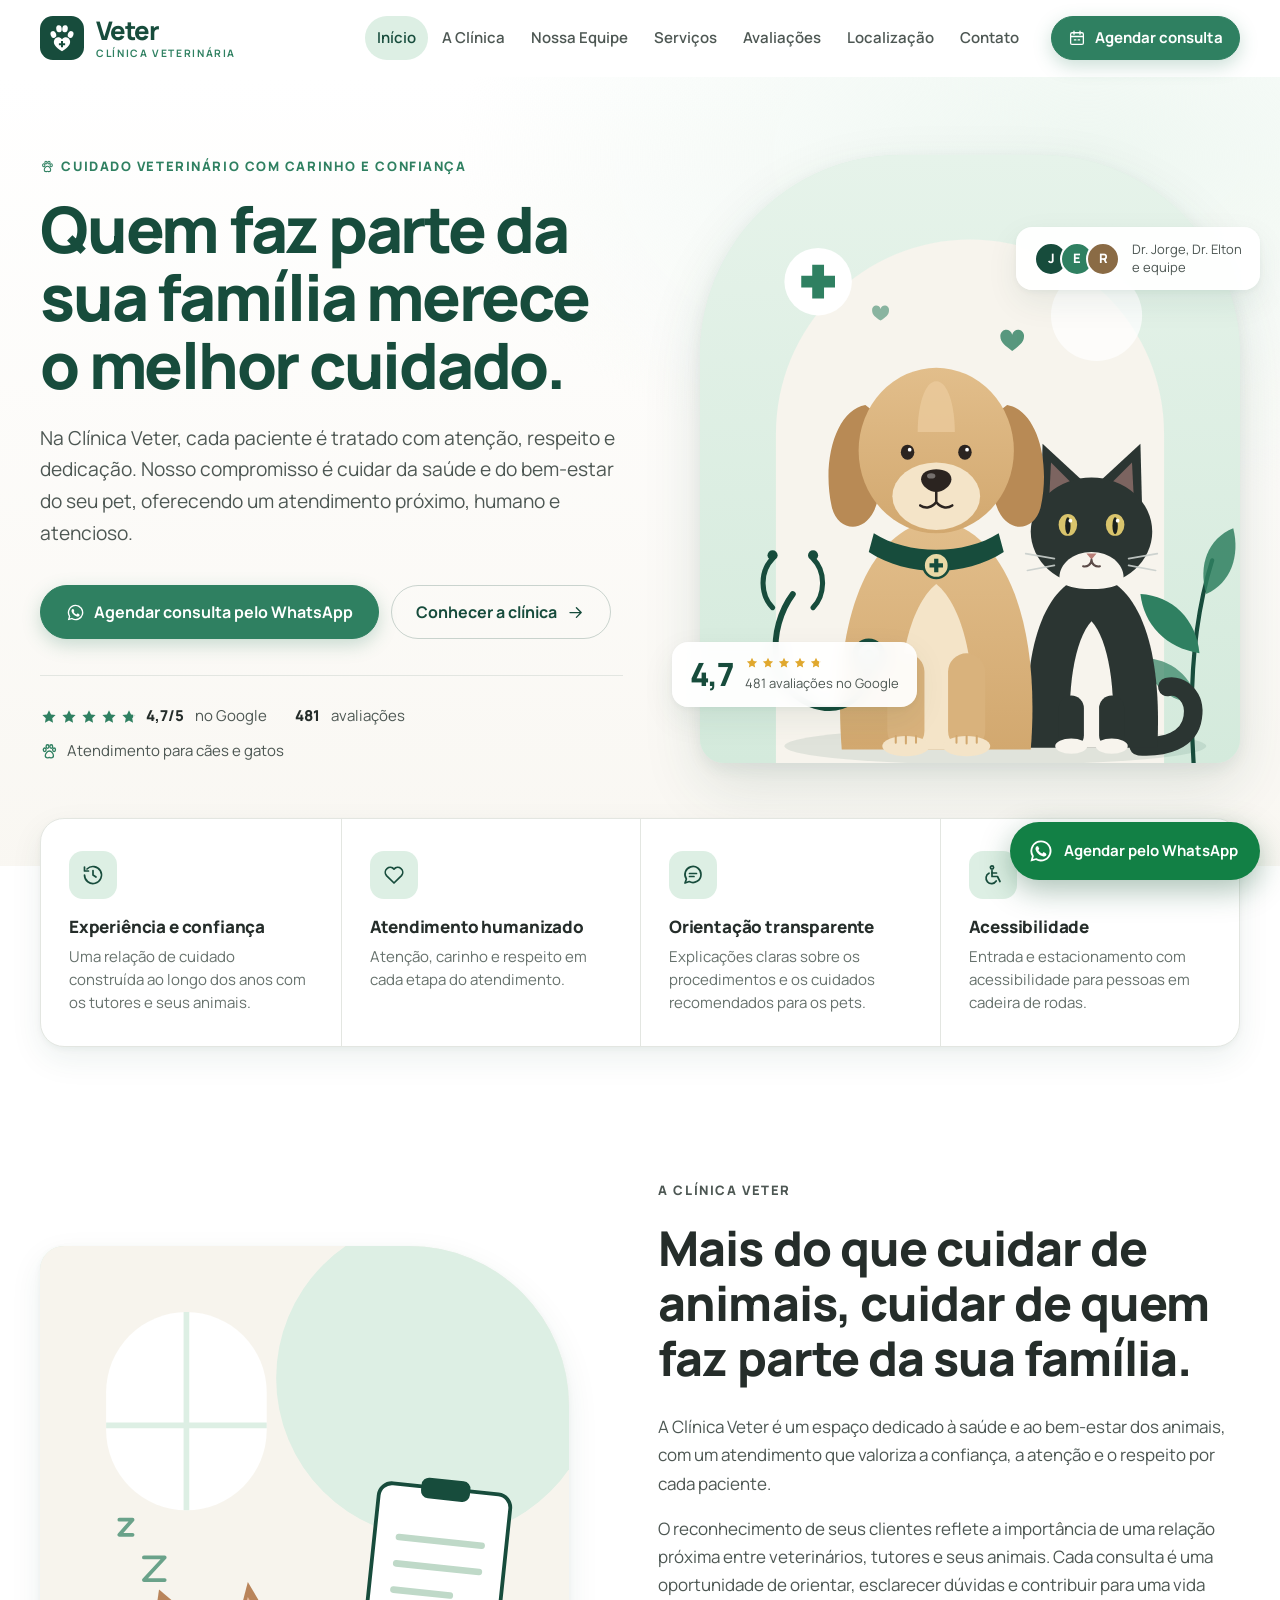
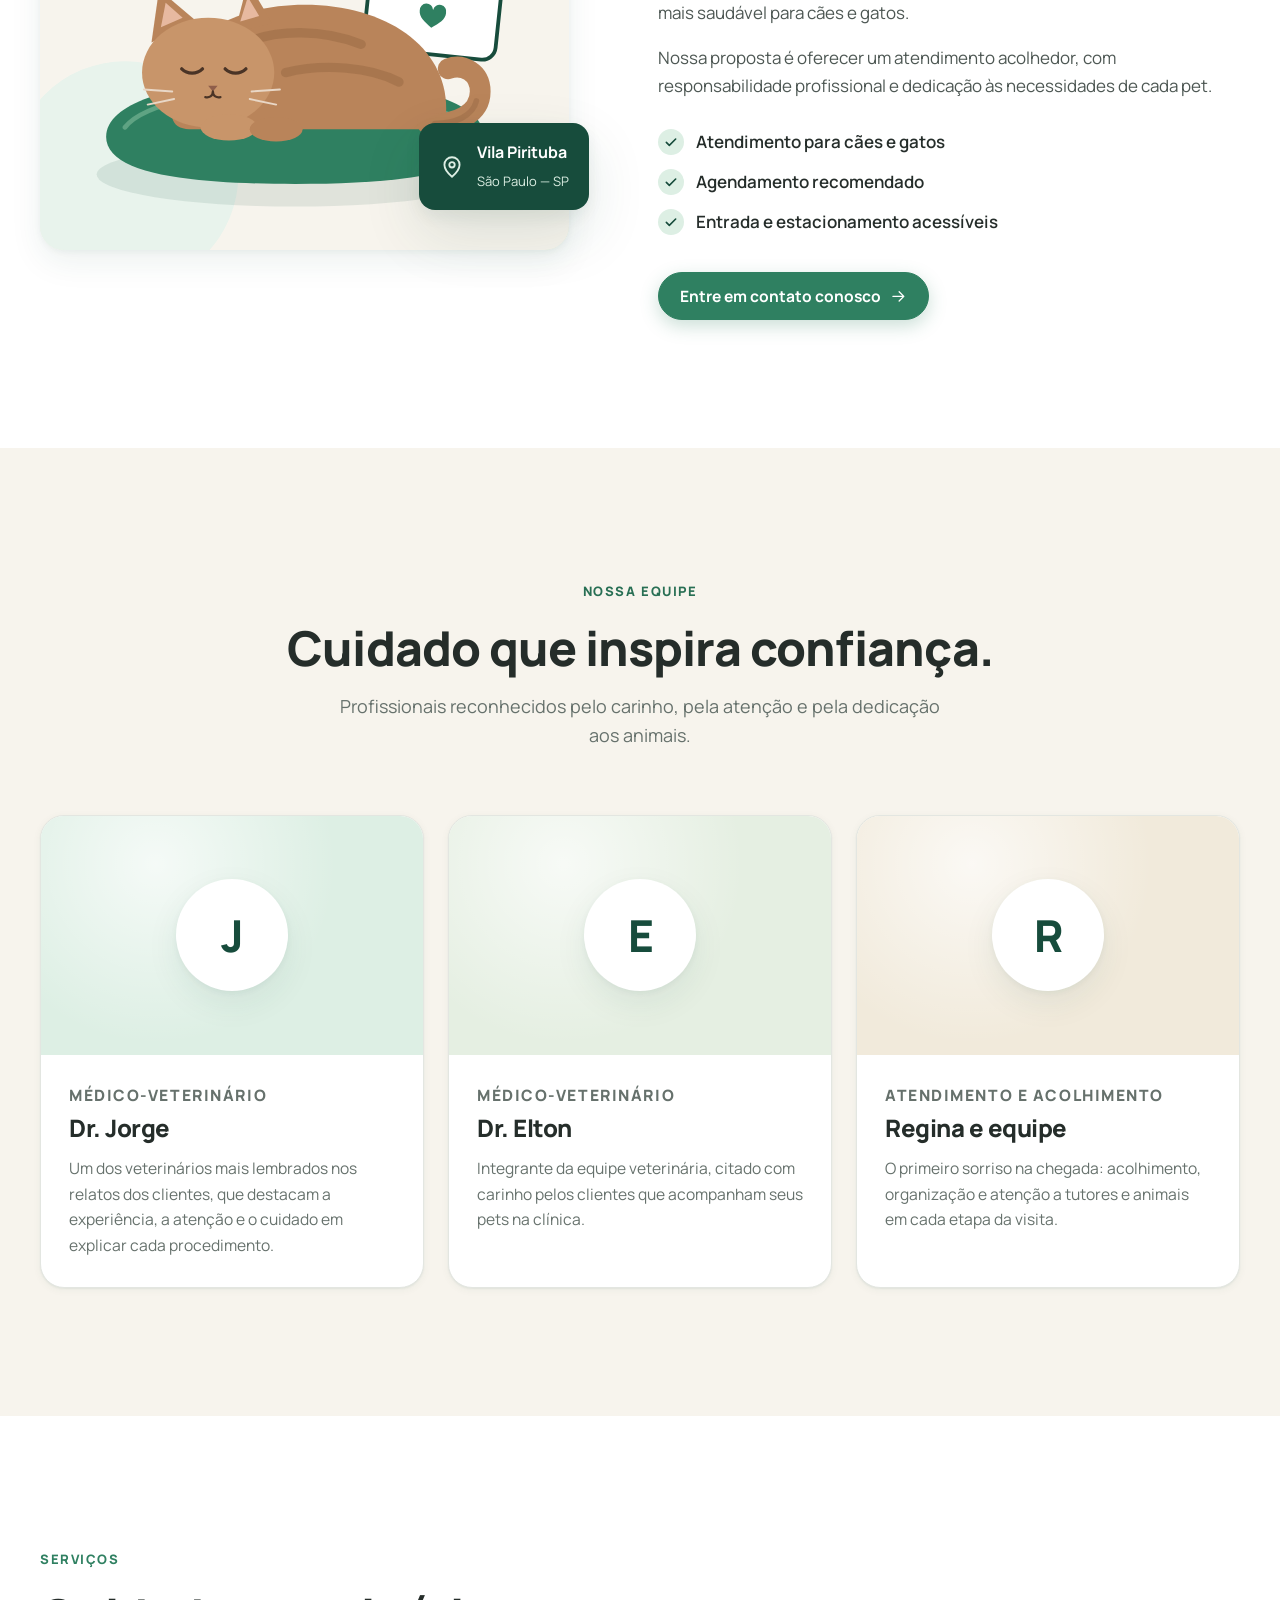
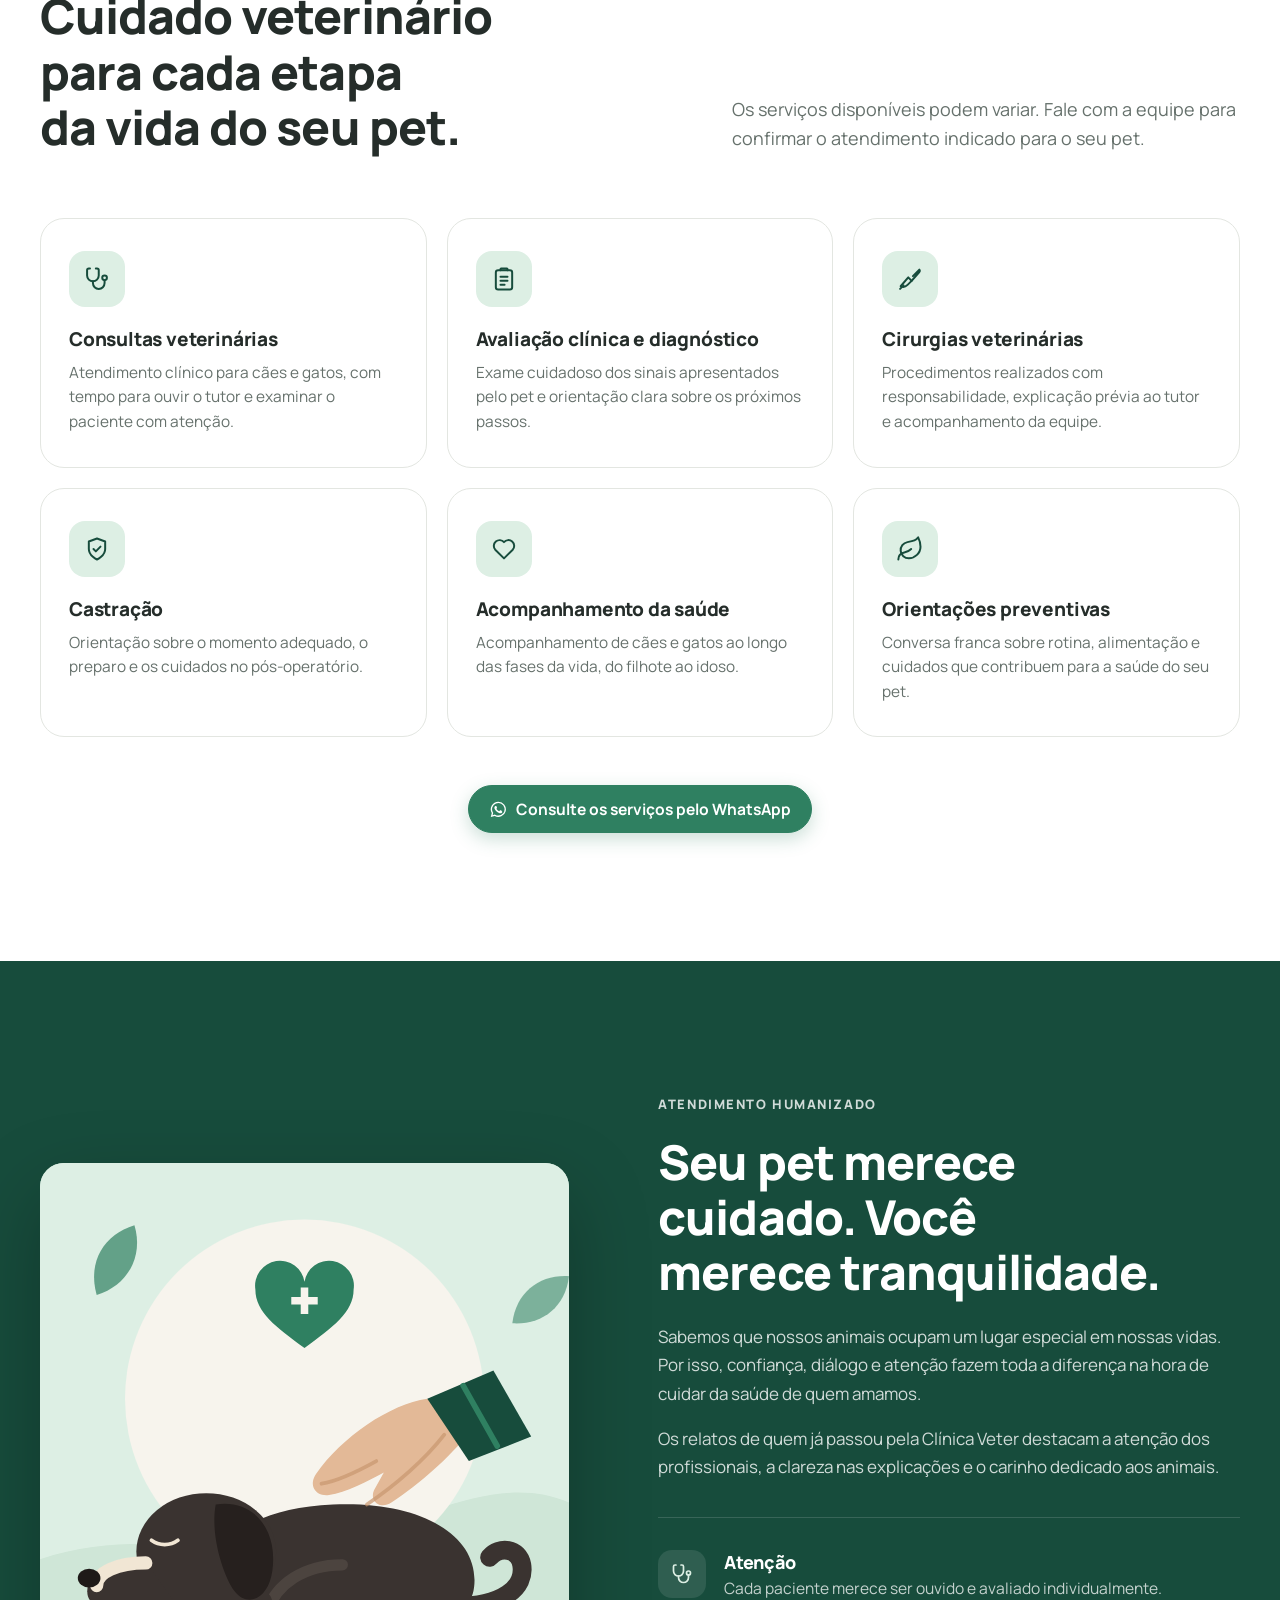
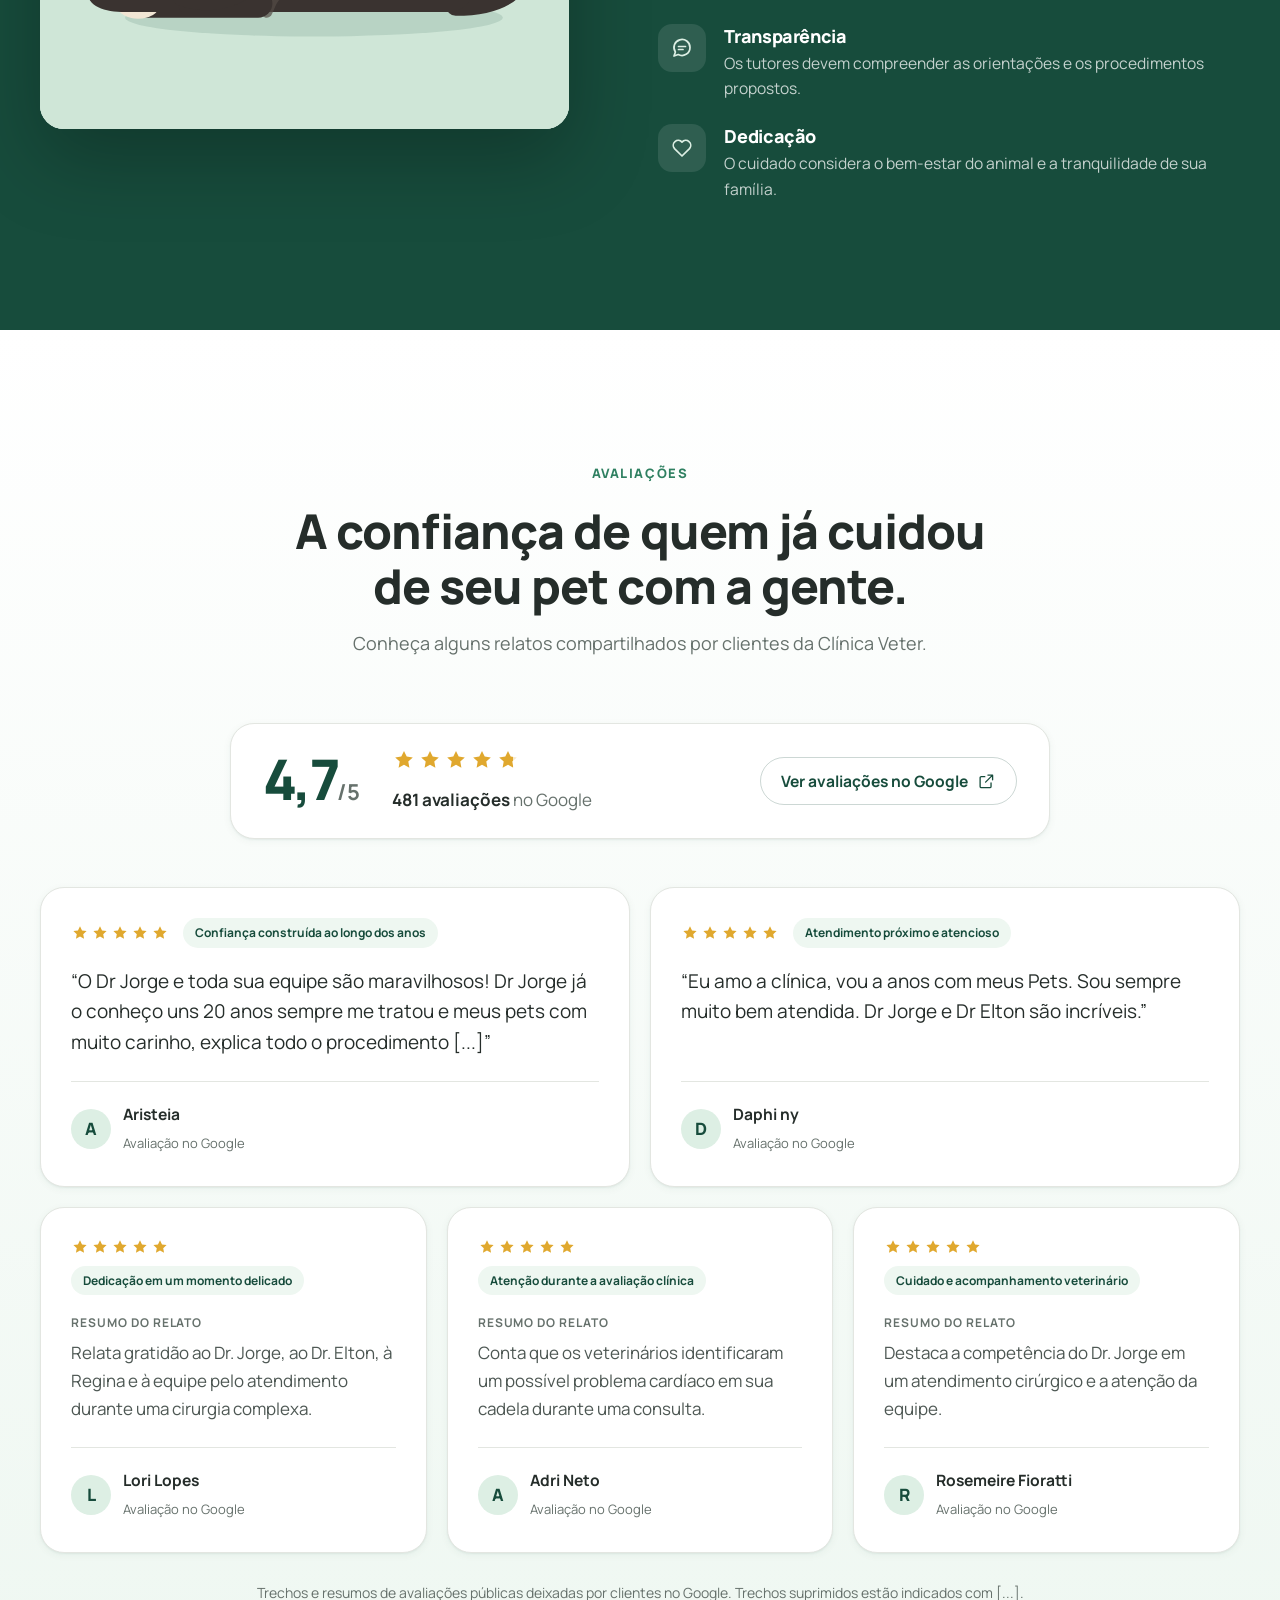
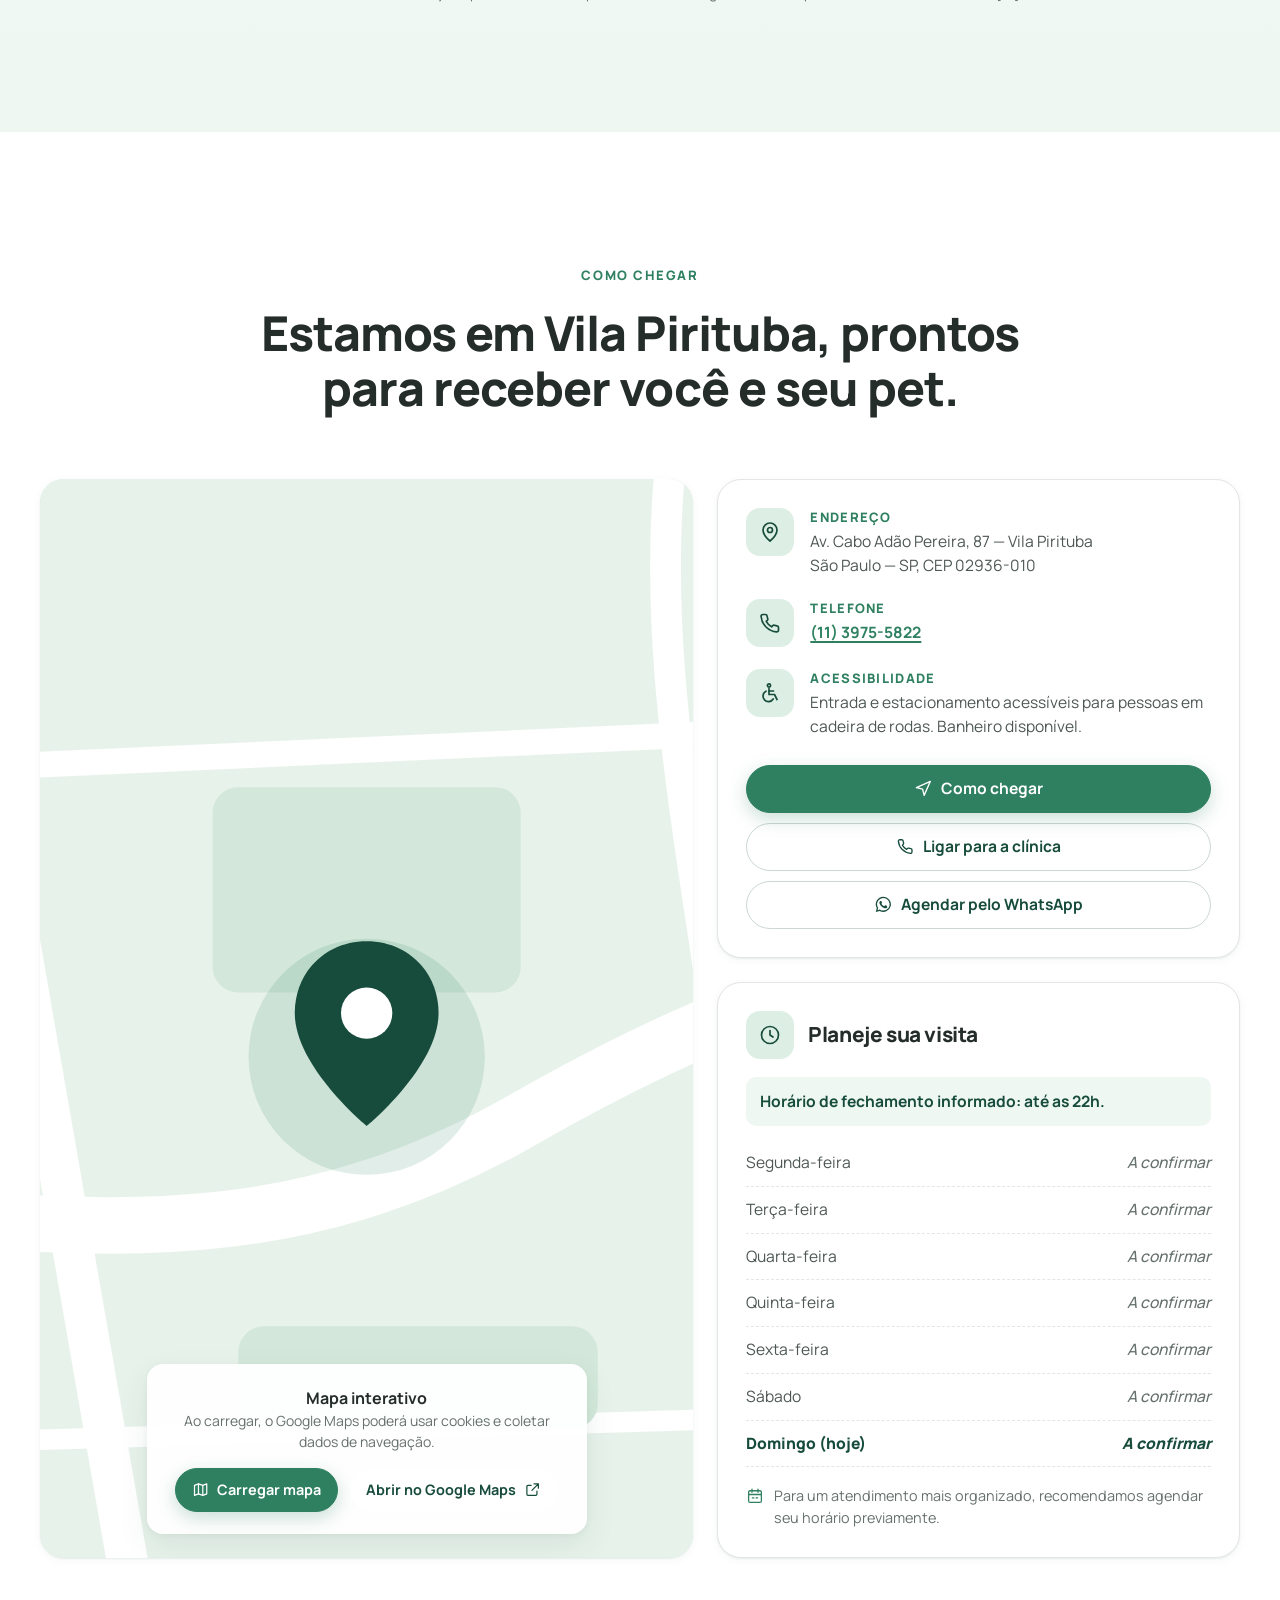
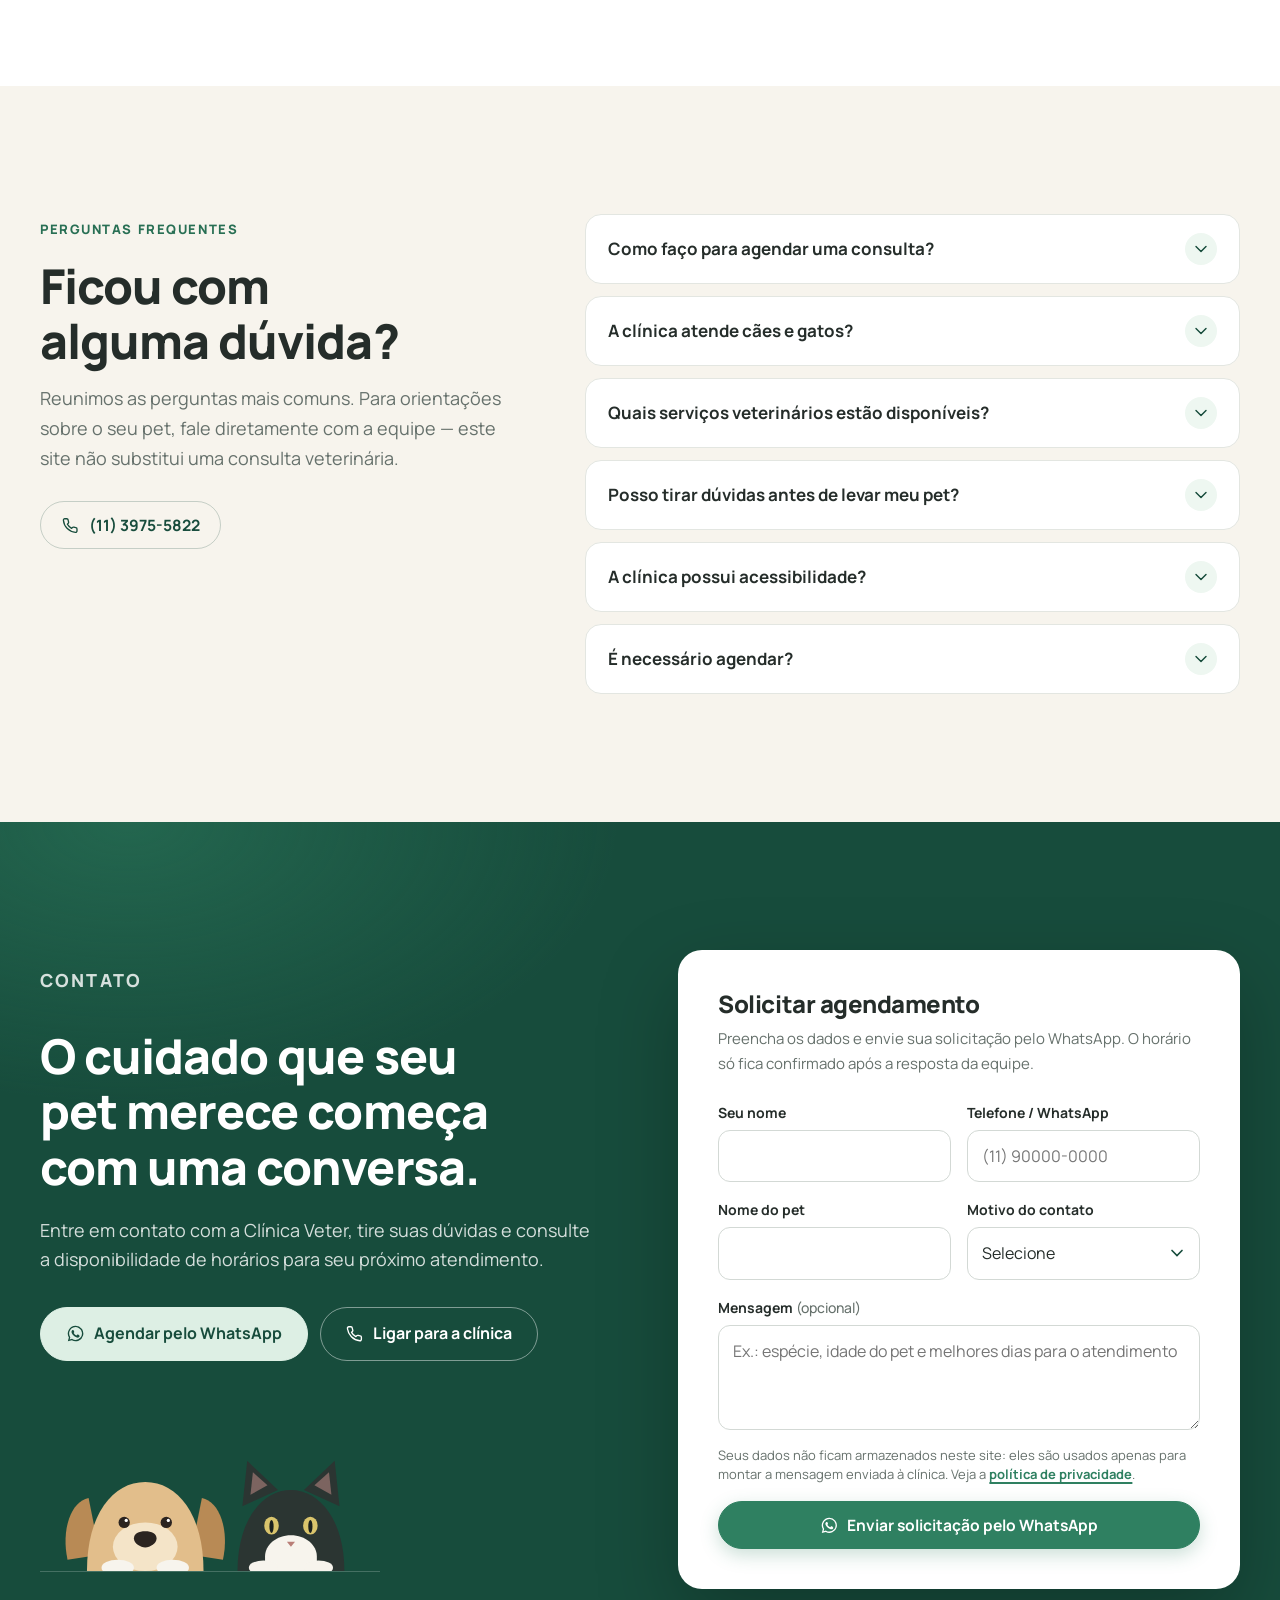
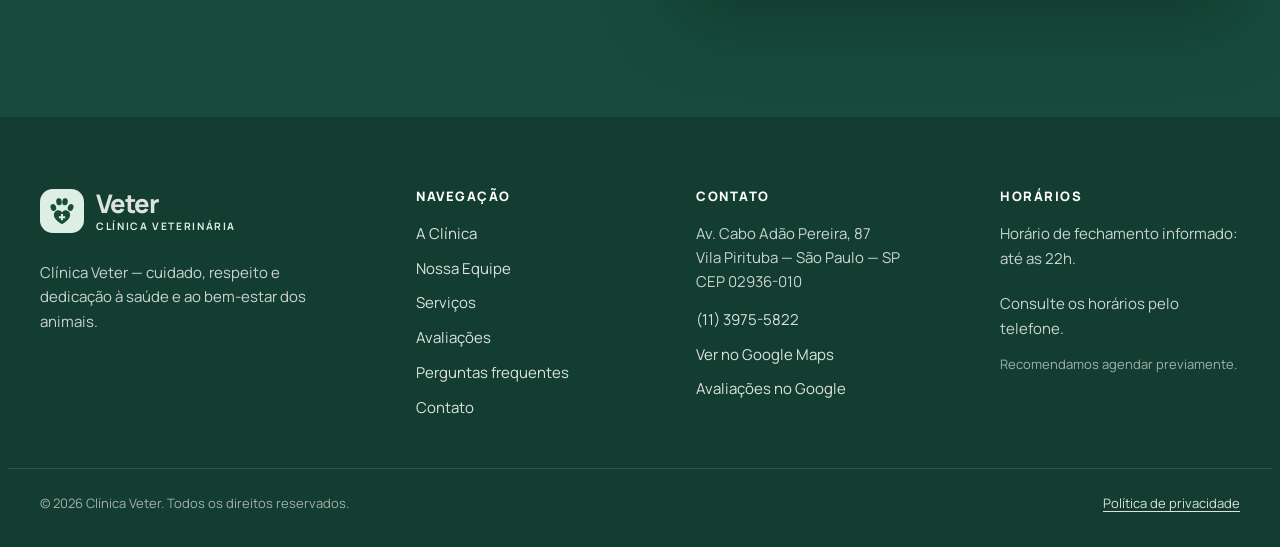
==== index.html @ be56c309 "Cria o site institucional da Clínica Veter Site estático e responsivo (HTML, CSS e JS puro) para a c" ====
<!DOCTYPE html>
<html lang="pt-BR">
<head>
  <meta charset="utf-8">
  <meta name="viewport" content="width=device-width, initial-scale=1">
  <title>Clínica Veter | Clínica veterinária em Vila Pirituba, São Paulo</title>
  <meta name="description" content="Clínica Veter, clínica veterinária em Vila Pirituba, São Paulo. Atendimento humanizado para cães e gatos com o Dr. Jorge, o Dr. Elton e equipe. Agende pelo WhatsApp ou pelo telefone (11) 3975-5822.">
  <link rel="canonical" href="https://gusttavo-luiz.github.io/Dr.-Jorge/">
  <meta name="theme-color" content="#174C3C">

  <meta property="og:type" content="website">
  <meta property="og:locale" content="pt_BR">
  <meta property="og:site_name" content="Clínica Veter">
  <meta property="og:title" content="Clínica Veter | Clínica veterinária em Vila Pirituba">
  <meta property="og:description" content="Cuidado veterinário com carinho e confiança para cães e gatos em Vila Pirituba, São Paulo. Agende pelo WhatsApp.">
  <meta property="og:url" content="https://gusttavo-luiz.github.io/Dr.-Jorge/">
  <meta property="og:image" content="https://gusttavo-luiz.github.io/Dr.-Jorge/img/og-image.png">
  <meta property="og:image:width" content="1200">
  <meta property="og:image:height" content="630">
  <meta property="og:image:alt" content="Clínica Veter — clínica veterinária em Vila Pirituba, São Paulo">
  <meta name="twitter:card" content="summary_large_image">

  <link rel="icon" href="img/favicon.svg" type="image/svg+xml">
  <link rel="apple-touch-icon" href="img/apple-touch-icon.png">
  <link rel="preload" href="fonts/manrope-latin.woff2" as="font" type="font/woff2" crossorigin>
  <link rel="stylesheet" href="css/styles.css">

  <!-- Dados estruturados: somente informações verificadas. Horários e nota
       de avaliações ficam de fora até a confirmação pela clínica (o Google
       não exibe avaliações próprias de um estabelecimento em resultados). -->
  <script type="application/ld+json">
  {
    "@context": "https://schema.org",
    "@type": "VeterinaryCare",
    "@id": "https://gusttavo-luiz.github.io/Dr.-Jorge/#clinica",
    "name": "Clínica Veter",
    "description": "Clínica veterinária em Vila Pirituba, São Paulo, com atendimento para cães e gatos.",
    "url": "https://gusttavo-luiz.github.io/Dr.-Jorge/",
    "telephone": "+55-11-3975-5822",
    "image": "https://gusttavo-luiz.github.io/Dr.-Jorge/img/og-image.png",
    "logo": "https://gusttavo-luiz.github.io/Dr.-Jorge/img/logo.svg",
    "address": {
      "@type": "PostalAddress",
      "streetAddress": "Avenida Cabo Adão Pereira, 87",
      "addressLocality": "São Paulo",
      "addressRegion": "SP",
      "postalCode": "02936-010",
      "addressCountry": "BR"
    },
    "areaServed": "Vila Pirituba, São Paulo",
    "hasMap": "https://www.google.com/maps/search/?api=1&query=Cl%C3%ADnica+Veter%2C+Av.+Cabo+Ad%C3%A3o+Pereira%2C+87+-+Vila+Pirituba%2C+S%C3%A3o+Paulo+-+SP",
    "amenityFeature": [
      { "@type": "LocationFeatureSpecification", "name": "Entrada acessível para cadeira de rodas", "value": true },
      { "@type": "LocationFeatureSpecification", "name": "Estacionamento acessível para cadeira de rodas", "value": true },
      { "@type": "LocationFeatureSpecification", "name": "Banheiro", "value": true }
    ]
  }
  </script>
  <script src="js/content.js" defer></script>
  <script src="js/main.js" defer></script>
</head>
<body>
  <!-- Ícones (traço fino, reutilizados com <use>) -->
  <svg xmlns="http://www.w3.org/2000/svg" class="sprite" aria-hidden="true" focusable="false">
    <defs>
      <symbol id="i-paw" viewBox="0 0 24 24"><ellipse cx="6" cy="10" rx="1.8" ry="2.3"/><ellipse cx="9.6" cy="5.8" rx="1.8" ry="2.3"/><ellipse cx="14.4" cy="5.8" rx="1.8" ry="2.3"/><ellipse cx="18" cy="10" rx="1.8" ry="2.3"/><path d="M12 11.5c-2.6 0-5.2 3.4-5.2 6.1 0 1.8 1.3 2.7 2.9 2.7 1 0 1.6-.5 2.3-.5s1.3.5 2.3.5c1.6 0 2.9-.9 2.9-2.7 0-2.7-2.6-6.1-5.2-6.1Z"/></symbol>
      <symbol id="i-heart" viewBox="0 0 24 24"><path d="M19.5 12.6 12 20l-7.5-7.4A4.9 4.9 0 0 1 12 6.1a4.9 4.9 0 0 1 7.5 6.5Z"/></symbol>
      <symbol id="i-shield" viewBox="0 0 24 24"><path d="M12 21s7-3.2 7-9V5.6L12 3 5 5.6V12c0 5.8 7 9 7 9Z"/><path d="m9 12 2 2 4-4"/></symbol>
      <symbol id="i-message" viewBox="0 0 24 24"><path d="M20 11.5a8 8 0 0 1-11.8 7L4 20l1.4-4A8 8 0 1 1 20 11.5Z"/><path d="M8.5 10.5h7M8.5 13.5h4.5"/></symbol>
      <symbol id="i-access" viewBox="0 0 24 24"><circle cx="11" cy="4.5" r="1.6"/><path d="M11 7.5v6h5.5l2.5 5"/><path d="M11 10h4.5"/><path d="M8 10.2A5.5 5.5 0 1 0 15.2 18"/></symbol>
      <symbol id="i-history" viewBox="0 0 24 24"><path d="M3.5 12a8.5 8.5 0 1 0 2.5-6"/><path d="M3.5 4v4h4"/><path d="M12 7.5V12l3 2"/></symbol>
      <symbol id="i-stethoscope" viewBox="0 0 24 24"><path d="M6 3H5a1.5 1.5 0 0 0-1.5 1.5V9a5 5 0 0 0 10 0V4.5A1.5 1.5 0 0 0 12 3h-1"/><path d="M8.5 14v1.5a5 5 0 0 0 10 0V13"/><circle cx="18.5" cy="11" r="2"/></symbol>
      <symbol id="i-clipboard" viewBox="0 0 24 24"><rect x="5" y="4.5" width="14" height="16.5" rx="2"/><path d="M9 4.5V3.5A.5.5 0 0 1 9.5 3h5a.5.5 0 0 1 .5.5v1"/><path d="M9 10h6M9 13.5h6M9 17h3.5"/></symbol>
      <symbol id="i-scalpel" viewBox="0 0 24 24"><path d="M14.5 9.5 20 4a1.4 1.4 0 0 1 0 2l-6.6 7.6"/><path d="m13.4 13.6-2.9-3L4 18.2c1.8.9 4.3.4 5.9-1.2Z"/><path d="m3.5 20.5 3-3"/></symbol>
      <symbol id="i-leaf" viewBox="0 0 24 24"><path d="M11 20A7 7 0 0 1 9.8 6.1C15.5 5 17 4.5 19 2c1 2 2 4.2 2 8 0 5.5-4.8 10-10 10Z"/><path d="M2 21c0-3 1.9-5.4 5.1-6 2.4-.5 4.9-2 5.9-3"/></symbol>
      <symbol id="i-calendar" viewBox="0 0 24 24"><rect x="3.5" y="5" width="17" height="15.5" rx="2"/><path d="M8 3v4M16 3v4M3.5 10h17"/><path d="M8.5 14.5h2M13.5 14.5h2"/></symbol>
      <symbol id="i-phone" viewBox="0 0 24 24"><path d="M20.5 16.6v2.6a1.7 1.7 0 0 1-1.9 1.7A17 17 0 0 1 3.1 5.4 1.7 1.7 0 0 1 4.8 3.5h2.6a1.7 1.7 0 0 1 1.7 1.5c.1.8.3 1.7.6 2.5a1.7 1.7 0 0 1-.4 1.8L8.2 10.4a13.6 13.6 0 0 0 5.4 5.4l1.1-1.1a1.7 1.7 0 0 1 1.8-.4c.8.3 1.7.5 2.5.6a1.7 1.7 0 0 1 1.5 1.7Z"/></symbol>
      <symbol id="i-pin" viewBox="0 0 24 24"><path d="M19 10c0 5.2-7 11-7 11s-7-5.8-7-11a7 7 0 0 1 14 0Z"/><circle cx="12" cy="10" r="2.5"/></symbol>
      <symbol id="i-route" viewBox="0 0 24 24"><path d="M3 11 21 3l-8 18-2-8-8-2Z"/></symbol>
      <symbol id="i-clock" viewBox="0 0 24 24"><circle cx="12" cy="12" r="8.5"/><path d="M12 7.5V12l3 2"/></symbol>
      <symbol id="i-arrow" viewBox="0 0 24 24"><path d="M5 12h14M13 6l6 6-6 6"/></symbol>
      <symbol id="i-chevron" viewBox="0 0 24 24"><path d="m6 9 6 6 6-6"/></symbol>
      <symbol id="i-left" viewBox="0 0 24 24"><path d="m15 6-6 6 6 6"/></symbol>
      <symbol id="i-right" viewBox="0 0 24 24"><path d="m9 6 6 6-6 6"/></symbol>
      <symbol id="i-menu" viewBox="0 0 24 24"><path d="M4 7h16M4 12h16M4 17h16"/></symbol>
      <symbol id="i-close" viewBox="0 0 24 24"><path d="M6 6l12 12M18 6 6 18"/></symbol>
      <symbol id="i-check" viewBox="0 0 24 24"><path d="m5 12.5 4.5 4.5L19 7.5"/></symbol>
      <symbol id="i-external" viewBox="0 0 24 24"><path d="M14 4h6v6M20 4l-9 9"/><path d="M18 14v4.5a1.5 1.5 0 0 1-1.5 1.5h-11A1.5 1.5 0 0 1 4 18.5v-11A1.5 1.5 0 0 1 5.5 6H10"/></symbol>
      <symbol id="i-star" viewBox="0 0 24 24"><path fill="currentColor" stroke="none" d="m12 3 2.7 5.6 6.1.8-4.5 4.2 1.1 6.1L12 16.8l-5.4 2.9 1.1-6.1-4.5-4.2 6.1-.8Z"/></symbol>
      <symbol id="i-whatsapp" viewBox="0 0 24 24"><path fill="currentColor" stroke="none" d="M12 2.2a9.7 9.7 0 0 0-8.4 14.6L2.3 21.7l5-1.3A9.7 9.7 0 1 0 12 2.2Zm0 17.7c-1.5 0-2.9-.4-4.1-1.1l-.3-.2-3 .8.8-2.9-.2-.3A8 8 0 1 1 12 19.9Zm4.4-6c-.2-.1-1.4-.7-1.7-.8-.2-.1-.4-.1-.5.1l-.8 1c-.1.2-.3.2-.5.1a6.5 6.5 0 0 1-3.3-2.9c-.2-.4.2-.4.7-1.2.1-.1 0-.3 0-.4l-.8-1.8c-.2-.5-.4-.4-.5-.4h-.5c-.2 0-.4.1-.7.3-.2.3-.9.9-.9 2.1s.9 2.4 1 2.6c.1.2 1.8 2.7 4.3 3.8 1.6.7 2.2.7 3 .6.5-.1 1.4-.6 1.6-1.1.2-.6.2-1 .1-1.1l-.5-.3Z"/></symbol>
      <symbol id="i-instagram" viewBox="0 0 24 24"><rect x="3.5" y="3.5" width="17" height="17" rx="5"/><circle cx="12" cy="12" r="4"/><circle fill="currentColor" stroke="none" cx="17.3" cy="6.7" r="1"/></symbol>
      <symbol id="i-facebook" viewBox="0 0 24 24"><path d="M14.5 8H17V4.5h-2.5A4 4 0 0 0 10.5 8.5V11H8v3.5h2.5V21H14v-6.5h2.6l.4-3.5h-3V9a1 1 0 0 1 1-1Z"/></symbol>
      <symbol id="i-map" viewBox="0 0 24 24"><path d="M9 4 3.5 6v14L9 18l6 2 5.5-2V4L15 6 9 4Z"/><path d="M9 4v14M15 6v14"/></symbol>
    </defs>
  </svg>

  <a class="skip-link" href="#conteudo">Pular para o conteúdo</a>

  <header class="header" id="topo">
    <div class="container header__inner">
      <a class="brand" href="#inicio" aria-label="Clínica Veter — página inicial">
        <svg class="brand__mark" viewBox="0 0 48 48" aria-hidden="true"><rect class="brand__bg" width="48" height="48" rx="14"/><g class="brand__fg"><ellipse cx="14.6" cy="20.2" rx="3" ry="3.8" transform="rotate(-20 14.6 20.2)"/><ellipse cx="20.7" cy="13.9" rx="3" ry="3.9" transform="rotate(-7 20.7 13.9)"/><ellipse cx="27.3" cy="13.9" rx="3" ry="3.9" transform="rotate(7 27.3 13.9)"/><ellipse cx="33.4" cy="20.2" rx="3" ry="3.8" transform="rotate(20 33.4 20.2)"/><path d="M24 38.5c-7.6-5-10-8.6-8.4-12.4 1.4-3.3 5.6-3.9 8.4-.6 2.8-3.3 7-2.7 8.4.6 1.6 3.8-.8 7.4-8.4 12.4Z"/></g><path class="brand__bg" d="M22.9 27.3h2.2v2.3h2.3v2.2h-2.3v2.3h-2.2v-2.3h-2.3v-2.2h2.3Z"/></svg>
        <span class="brand__text"><span class="brand__name">Veter</span><span class="brand__tag">Clínica veterinária</span></span>
      </a>

      <nav class="nav" id="menu" aria-label="Navegação principal">
        <ul class="nav__list">
          <li><a href="#inicio">Início</a></li>
          <li><a href="#clinica">A Clínica</a></li>
          <li><a href="#equipe">Nossa Equipe</a></li>
          <li><a href="#servicos">Serviços</a></li>
          <li><a href="#avaliacoes">Avaliações</a></li>
          <li><a href="#localizacao">Localização</a></li>
          <li><a href="#contato">Contato</a></li>
        </ul>
        <a class="btn btn--primary nav__cta" data-wa="schedule" href="tel:+551139755822" target="_blank" rel="noopener">
          <svg class="icon" aria-hidden="true"><use href="#i-calendar"/></svg>Agendar consulta
        </a>
      </nav>

      <button class="menu-toggle" type="button" aria-expanded="false" aria-controls="menu">
        <svg class="icon" aria-hidden="true"><use href="#i-menu"/></svg>
        <span class="sr-only">Abrir menu</span>
      </button>
    </div>
  </header>

  <main id="conteudo">
    <!-- 2. Hero -->
    <section class="hero" id="inicio" aria-labelledby="hero-title">
      <div class="container hero__grid">
        <div class="hero__content">
          <p class="eyebrow"><svg class="icon" aria-hidden="true"><use href="#i-paw"/></svg>Cuidado veterinário com carinho e confiança</p>
          <h1 id="hero-title">Quem faz parte da sua família merece o&nbsp;melhor&nbsp;cuidado.</h1>
          <p class="lead">Na Clínica Veter, cada paciente é tratado com atenção, respeito e dedicação. Nosso compromisso é cuidar da saúde e do bem-estar do seu pet, oferecendo um atendimento próximo, humano e atencioso.</p>
          <div class="btn-row">
            <a class="btn btn--primary btn--lg" data-wa="schedule" href="tel:+551139755822" target="_blank" rel="noopener">
              <svg class="icon" aria-hidden="true"><use href="#i-whatsapp"/></svg><span data-wa-label="Agendar consulta pelo WhatsApp">Agendar consulta pelo WhatsApp</span>
            </a>
            <a class="btn btn--ghost btn--lg" href="#clinica">Conhecer a clínica<svg class="icon" aria-hidden="true"><use href="#i-arrow"/></svg></a>
          </div>
          <ul class="trust" aria-label="Indicadores de confiança">
            <li>
              <span class="stars" aria-hidden="true"><svg class="icon"><use href="#i-star"/></svg><svg class="icon"><use href="#i-star"/></svg><svg class="icon"><use href="#i-star"/></svg><svg class="icon"><use href="#i-star"/></svg><svg class="icon star--partial"><use href="#i-star"/></svg></span>
              <strong>4,7/5</strong>&nbsp;no Google
            </li>
            <li><strong>481</strong>&nbsp;avaliações</li>
            <li><svg class="icon" aria-hidden="true"><use href="#i-paw"/></svg>Atendimento para cães e gatos</li>
          </ul>
        </div>

        <div class="hero__media">
          <figure class="media-frame media-frame--hero" data-image="hero">
            <img class="media-frame__art" src="img/ilustracao-hero.svg" alt="Ilustração de um cão e um gato acolhidos, com um estetoscópio" width="640" height="720" fetchpriority="high">
          </figure>
          <div class="float-card float-card--rating" aria-hidden="true">
            <span class="float-card__score">4,7</span>
            <span><span class="stars stars--sm"><svg class="icon"><use href="#i-star"/></svg><svg class="icon"><use href="#i-star"/></svg><svg class="icon"><use href="#i-star"/></svg><svg class="icon"><use href="#i-star"/></svg><svg class="icon star--partial"><use href="#i-star"/></svg></span><small>481 avaliações no Google</small></span>
          </div>
          <div class="float-card float-card--team" aria-hidden="true">
            <span class="avatars"><span>J</span><span>E</span><span>R</span></span>
            <small>Dr. Jorge, Dr. Elton<br>e equipe</small>
          </div>
        </div>
      </div>
    </section>

    <!-- 3. Faixa de credibilidade -->
    <section class="pillars" aria-label="Nossos diferenciais">
      <div class="container">
        <ul class="pillars__grid">
          <li class="pillar reveal">
            <span class="icon-badge"><svg class="icon" aria-hidden="true"><use href="#i-history"/></svg></span>
            <h2 class="pillar__title">Experiência e confiança</h2>
            <p>Uma relação de cuidado construída ao longo dos anos com os tutores e seus animais.</p>
          </li>
          <li class="pillar reveal">
            <span class="icon-badge"><svg class="icon" aria-hidden="true"><use href="#i-heart"/></svg></span>
            <h2 class="pillar__title">Atendimento humanizado</h2>
            <p>Atenção, carinho e respeito em cada etapa do atendimento.</p>
          </li>
          <li class="pillar reveal">
            <span class="icon-badge"><svg class="icon" aria-hidden="true"><use href="#i-message"/></svg></span>
            <h2 class="pillar__title">Orientação transparente</h2>
            <p>Explicações claras sobre os procedimentos e os cuidados recomendados para os pets.</p>
          </li>
          <li class="pillar reveal">
            <span class="icon-badge"><svg class="icon" aria-hidden="true"><use href="#i-access"/></svg></span>
            <h2 class="pillar__title">Acessibilidade</h2>
            <p>Entrada e estacionamento com acessibilidade para pessoas em cadeira de rodas.</p>
          </li>
        </ul>
      </div>
    </section>

    <!-- 4. Sobre -->
    <section class="section about" id="clinica" aria-labelledby="about-title">
      <div class="container about__grid">
        <div class="about__media reveal">
          <figure class="media-frame media-frame--about" data-image="about">
            <img class="media-frame__art" src="img/ilustracao-sobre.svg" alt="Ilustração de um gato dormindo tranquilo em uma almofada" width="560" height="640" loading="lazy" decoding="async">
          </figure>
          <div class="about__badge">
            <svg class="icon" aria-hidden="true"><use href="#i-pin"/></svg>
            <span><strong>Vila Pirituba</strong><small>São Paulo — SP</small></span>
          </div>
        </div>
        <div class="about__content reveal">
          <p class="eyebrow">A Clínica Veter</p>
          <h2 id="about-title" class="section-title">Mais do que cuidar de animais, cuidar de quem faz parte da sua família.</h2>
          <p>A Clínica Veter é um espaço dedicado à saúde e ao bem-estar dos animais, com um atendimento que valoriza a confiança, a atenção e o respeito por cada paciente.</p>
          <p>O reconhecimento de seus clientes reflete a importância de uma relação próxima entre veterinários, tutores e seus animais. Cada consulta é uma oportunidade de orientar, esclarecer dúvidas e contribuir para uma vida mais saudável para cães e gatos.</p>
          <p>Nossa proposta é oferecer um atendimento acolhedor, com responsabilidade profissional e dedicação às necessidades de cada pet.</p>
          <ul class="checklist">
            <li><svg class="icon" aria-hidden="true"><use href="#i-check"/></svg>Atendimento para cães e gatos</li>
            <li><svg class="icon" aria-hidden="true"><use href="#i-check"/></svg>Agendamento recomendado</li>
            <li><svg class="icon" aria-hidden="true"><use href="#i-check"/></svg>Entrada e estacionamento acessíveis</li>
          </ul>
          <a class="btn btn--primary" href="#contato">Entre em contato conosco<svg class="icon" aria-hidden="true"><use href="#i-arrow"/></svg></a>
        </div>
      </div>
    </section>

    <!-- 5. Equipe -->
    <section class="section section--tint team" id="equipe" aria-labelledby="team-title">
      <div class="container">
        <header class="section-head reveal">
          <p class="eyebrow">Nossa equipe</p>
          <h2 id="team-title" class="section-title">Cuidado que inspira confiança.</h2>
          <p class="section-sub">Profissionais reconhecidos pelo carinho, pela atenção e pela dedicação aos animais.</p>
        </header>
        <ul class="team__grid" data-render="team"></ul>
      </div>
    </section>

    <!-- 6. Serviços -->
    <section class="section services" id="servicos" aria-labelledby="services-title">
      <div class="container">
        <header class="section-head section-head--split reveal">
          <div>
            <p class="eyebrow">Serviços</p>
            <h2 id="services-title" class="section-title">Cuidado veterinário para cada etapa da vida do seu pet.</h2>
          </div>
          <p class="section-sub">Os serviços disponíveis podem variar. Fale com a equipe para confirmar o atendimento indicado para o seu pet.</p>
        </header>
        <ul class="services__grid" data-render="services"></ul>
        <div class="section-cta reveal">
          <a class="btn btn--primary" data-wa="services" href="tel:+551139755822" target="_blank" rel="noopener">
            <svg class="icon" aria-hidden="true"><use href="#i-whatsapp"/></svg><span data-wa-label="Consulte os serviços pelo WhatsApp">Consulte os serviços pelo WhatsApp</span>
          </a>
        </div>
      </div>
    </section>

    <!-- 7. Atendimento humanizado -->
    <section class="section care" aria-labelledby="care-title">
      <div class="container care__grid">
        <div class="care__media reveal">
          <figure class="media-frame media-frame--care" data-image="care">
            <img class="media-frame__art" src="img/ilustracao-cuidado.svg" alt="Ilustração de uma mão fazendo carinho em um cão deitado" width="560" height="600" loading="lazy" decoding="async">
          </figure>
        </div>
        <div class="care__content reveal">
          <p class="eyebrow eyebrow--light">Atendimento humanizado</p>
          <h2 id="care-title" class="section-title">Seu pet merece cuidado. Você merece tranquilidade.</h2>
          <p>Sabemos que nossos animais ocupam um lugar especial em nossas vidas. Por isso, confiança, diálogo e atenção fazem toda a diferença na hora de cuidar da saúde de quem amamos.</p>
          <p>Os relatos de quem já passou pela Clínica Veter destacam a atenção dos profissionais, a clareza nas explicações e o carinho dedicado aos animais.</p>
          <ul class="care__pillars">
            <li>
              <span class="icon-badge icon-badge--light"><svg class="icon" aria-hidden="true"><use href="#i-stethoscope"/></svg></span>
              <div><h3>Atenção</h3><p>Cada paciente merece ser ouvido e avaliado individualmente.</p></div>
            </li>
            <li>
              <span class="icon-badge icon-badge--light"><svg class="icon" aria-hidden="true"><use href="#i-message"/></svg></span>
              <div><h3>Transparência</h3><p>Os tutores devem compreender as orientações e os procedimentos propostos.</p></div>
            </li>
            <li>
              <span class="icon-badge icon-badge--light"><svg class="icon" aria-hidden="true"><use href="#i-heart"/></svg></span>
              <div><h3>Dedicação</h3><p>O cuidado considera o bem-estar do animal e a tranquilidade de sua família.</p></div>
            </li>
          </ul>
        </div>
      </div>
    </section>

    <!-- 8. Avaliações -->
    <section class="section reviews" id="avaliacoes" aria-labelledby="reviews-title">
      <div class="container">
        <header class="section-head reveal">
          <p class="eyebrow">Avaliações</p>
          <h2 id="reviews-title" class="section-title">A confiança de quem já cuidou de seu pet com a gente.</h2>
          <p class="section-sub">Conheça alguns relatos compartilhados por clientes da Clínica Veter.</p>
        </header>

        <div class="rating-summary reveal">
          <div class="rating-summary__score">
            <span class="rating-summary__value" data-bind="rating.value">4,7</span>
            <span class="rating-summary__max">/5</span>
          </div>
          <div class="rating-summary__meta">
            <span class="stars stars--lg" aria-hidden="true"><svg class="icon"><use href="#i-star"/></svg><svg class="icon"><use href="#i-star"/></svg><svg class="icon"><use href="#i-star"/></svg><svg class="icon"><use href="#i-star"/></svg><svg class="icon star--partial"><use href="#i-star"/></svg></span>
            <p><span class="sr-only">Nota média 4,7 de 5. </span><strong><span data-bind="rating.count">481</span> avaliações</strong> no Google</p>
          </div>
          <a class="btn btn--ghost" data-link="googleReviews" href="#" target="_blank" rel="noopener">
            Ver avaliações no Google<svg class="icon" aria-hidden="true"><use href="#i-external"/></svg>
          </a>
        </div>

        <ul class="reviews__grid" data-render="testimonials"></ul>
        <p class="fine-print reveal">Trechos e resumos de avaliações públicas deixadas por clientes no Google. Trechos suprimidos estão indicados com [...].</p>
      </div>
    </section>

    <!-- 9. Galeria (aparece somente quando houver fotos em js/content.js) -->
    <section class="section section--tint gallery" id="galeria" aria-labelledby="gallery-title" hidden>
      <div class="container">
        <header class="section-head reveal">
          <p class="eyebrow">Galeria</p>
          <h2 id="gallery-title" class="section-title">Um pouco do nosso dia a dia.</h2>
        </header>
        <div class="gallery__filters" role="group" aria-label="Filtrar fotos por categoria" data-render="gallery-filters"></div>
        <ul class="gallery__grid" data-render="gallery"></ul>
      </div>
    </section>

    <!-- 10 e 11. Localização e horários -->
    <section class="section location" id="localizacao" aria-labelledby="location-title">
      <div class="container">
        <header class="section-head reveal">
          <p class="eyebrow">Como chegar</p>
          <h2 id="location-title" class="section-title">Estamos em Vila Pirituba, prontos para receber você e seu pet.</h2>
        </header>
        <div class="location__grid">
          <div class="map reveal" data-map>
            <div class="map__placeholder">
              <svg class="map__art" viewBox="0 0 600 420" aria-hidden="true" preserveAspectRatio="xMidYMid slice">
                <rect width="600" height="420" fill="#E7F2EA"/>
                <g fill="none" stroke="#fff" stroke-linecap="round">
                  <path d="M-20 300 C 120 260, 220 330, 360 250 S 560 180, 640 210" stroke-width="22"/>
                  <path d="M130 -20 L 210 440" stroke-width="16"/>
                  <path d="M420 -20 C 400 120, 470 260, 440 440" stroke-width="12"/>
                  <path d="M-20 120 L 640 90" stroke-width="10"/>
                  <path d="M-20 380 L 640 360" stroke-width="8"/>
                </g>
                <g fill="#D3E8DA"><rect x="240" y="120" width="120" height="80" rx="10"/><rect x="40" y="150" width="70" height="90" rx="10"/><rect x="470" y="250" width="100" height="70" rx="10"/><rect x="250" y="330" width="140" height="40" rx="10"/></g>
                <circle cx="300" cy="225" r="46" fill="#2F8061" opacity=".14"/>
                <path d="M300 180c-16 0-28 12-28 28 0 21 28 44 28 44s28-23 28-44c0-16-12-28-28-28Z" fill="#174C3C"/>
                <circle cx="300" cy="208" r="10" fill="#fff"/>
              </svg>
              <div class="map__overlay">
                <p><strong>Mapa interativo</strong><br>Ao carregar, o Google Maps poderá usar cookies e coletar dados de navegação.</p>
                <div class="btn-row btn-row--center">
                  <button class="btn btn--primary" type="button" data-map-load><svg class="icon" aria-hidden="true"><use href="#i-map"/></svg>Carregar mapa</button>
                  <a class="btn btn--light" data-link="maps" href="#" target="_blank" rel="noopener">Abrir no Google Maps<svg class="icon" aria-hidden="true"><use href="#i-external"/></svg></a>
                </div>
              </div>
            </div>
          </div>

          <div class="location__side">
            <div class="info-card reveal">
              <ul class="info-list">
                <li>
                  <span class="icon-badge"><svg class="icon" aria-hidden="true"><use href="#i-pin"/></svg></span>
                  <div><h3>Endereço</h3><address>Av. Cabo Adão Pereira, 87 — Vila Pirituba<br>São Paulo — SP, CEP 02936-010</address></div>
                </li>
                <li>
                  <span class="icon-badge"><svg class="icon" aria-hidden="true"><use href="#i-phone"/></svg></span>
                  <div><h3>Telefone</h3><p><a class="link" href="tel:+551139755822">(11) 3975-5822</a></p></div>
                </li>
                <li>
                  <span class="icon-badge"><svg class="icon" aria-hidden="true"><use href="#i-access"/></svg></span>
                  <div><h3>Acessibilidade</h3><p>Entrada e estacionamento acessíveis para pessoas em cadeira de rodas. Banheiro disponível.</p></div>
                </li>
              </ul>
              <div class="btn-stack">
                <a class="btn btn--primary" data-link="directions" href="#" target="_blank" rel="noopener"><svg class="icon" aria-hidden="true"><use href="#i-route"/></svg>Como chegar</a>
                <a class="btn btn--ghost" href="tel:+551139755822"><svg class="icon" aria-hidden="true"><use href="#i-phone"/></svg>Ligar para a clínica</a>
                <a class="btn btn--ghost" data-wa="location" href="tel:+551139755822" target="_blank" rel="noopener"><svg class="icon" aria-hidden="true"><use href="#i-whatsapp"/></svg><span data-wa-label="Agendar pelo WhatsApp">Agendar pelo WhatsApp</span></a>
              </div>
            </div>

            <div class="info-card hours reveal" id="horarios" aria-labelledby="hours-title">
              <div class="hours__head">
                <span class="icon-badge"><svg class="icon" aria-hidden="true"><use href="#i-clock"/></svg></span>
                <h3 id="hours-title">Planeje sua visita</h3>
                <span class="status" data-render="status" hidden></span>
              </div>
              <div data-render="notices"></div>
              <p class="hours__note" data-render="hours-note"></p>
              <dl class="hours__list" data-render="hours"></dl>
              <p class="hours__tip"><svg class="icon" aria-hidden="true"><use href="#i-calendar"/></svg>Para um atendimento mais organizado, recomendamos agendar seu horário previamente.</p>
            </div>
          </div>
        </div>
      </div>
    </section>

    <!-- 12. FAQ -->
    <section class="section section--tint faq" id="duvidas" aria-labelledby="faq-title">
      <div class="container faq__grid">
        <header class="section-head section-head--left reveal">
          <p class="eyebrow">Perguntas frequentes</p>
          <h2 id="faq-title" class="section-title">Ficou com alguma dúvida?</h2>
          <p class="section-sub">Reunimos as perguntas mais comuns. Para orientações sobre o seu pet, fale diretamente com a equipe — este site não substitui uma consulta veterinária.</p>
          <a class="btn btn--ghost" href="tel:+551139755822"><svg class="icon" aria-hidden="true"><use href="#i-phone"/></svg>(11) 3975-5822</a>
        </header>
        <div class="accordion reveal">
          <details class="accordion__item">
            <summary>Como faço para agendar uma consulta?<svg class="icon" aria-hidden="true"><use href="#i-chevron"/></svg></summary>
            <div class="accordion__body"><p>Entre em contato pelo WhatsApp ou pelo telefone <a class="link" href="tel:+551139755822">(11) 3975-5822</a> para consultar os horários disponíveis. A consulta fica agendada somente após a confirmação da clínica.</p></div>
          </details>
          <details class="accordion__item">
            <summary>A clínica atende cães e gatos?<svg class="icon" aria-hidden="true"><use href="#i-chevron"/></svg></summary>
            <div class="accordion__body"><p>Sim, a clínica atende cães e gatos. Confirme com a equipe os serviços e as condições de atendimento para o seu pet.</p></div>
          </details>
          <details class="accordion__item">
            <summary>Quais serviços veterinários estão disponíveis?<svg class="icon" aria-hidden="true"><use href="#i-chevron"/></svg></summary>
            <div class="accordion__body"><p>Entre em contato para confirmar os serviços oferecidos atualmente pela clínica e qual atendimento é o mais indicado para o seu caso.</p></div>
          </details>
          <details class="accordion__item">
            <summary>Posso tirar dúvidas antes de levar meu pet?<svg class="icon" aria-hidden="true"><use href="#i-chevron"/></svg></summary>
            <div class="accordion__body"><p>Sim. Utilize os canais de contato para consultar a equipe sobre agendamento e orientações iniciais. Em situações que exigem avaliação, a equipe poderá recomendar uma consulta presencial.</p></div>
          </details>
          <details class="accordion__item">
            <summary>A clínica possui acessibilidade?<svg class="icon" aria-hidden="true"><use href="#i-chevron"/></svg></summary>
            <div class="accordion__body"><p>Sim. A clínica conta com entrada e estacionamento acessíveis para pessoas em cadeira de rodas.</p></div>
          </details>
          <details class="accordion__item">
            <summary>É necessário agendar?<svg class="icon" aria-hidden="true"><use href="#i-chevron"/></svg></summary>
            <div class="accordion__body"><p>É recomendado marcar horário previamente. Assim a equipe consegue organizar o atendimento e dedicar a atenção que o seu pet merece.</p></div>
          </details>
        </div>
      </div>
    </section>

    <!-- 13. Chamada final + formulário -->
    <section class="cta" id="contato" aria-labelledby="cta-title">
      <div class="container cta__grid">
        <div class="cta__content reveal">
          <p class="eyebrow eyebrow--light">Contato</p>
          <h2 id="cta-title" class="section-title">O cuidado que seu pet merece começa com uma&nbsp;conversa.</h2>
          <p>Entre em contato com a Clínica Veter, tire suas dúvidas e consulte a disponibilidade de horários para seu próximo atendimento.</p>
          <div class="btn-row">
            <a class="btn btn--accent btn--lg" data-wa="schedule" href="tel:+551139755822" target="_blank" rel="noopener"><svg class="icon" aria-hidden="true"><use href="#i-whatsapp"/></svg><span data-wa-label="Agendar pelo WhatsApp">Agendar pelo WhatsApp</span></a>
            <a class="btn btn--outline-light btn--lg" href="tel:+551139755822"><svg class="icon" aria-hidden="true"><use href="#i-phone"/></svg>Ligar para a clínica</a>
          </div>
          <figure class="cta__art" data-image="cta">
            <img class="media-frame__art" src="img/ilustracao-cta.svg" alt="" width="420" height="200" loading="lazy" decoding="async">
          </figure>
        </div>

        <div class="form-card reveal">
          <h3>Solicitar agendamento</h3>
          <p class="form-card__intro">Preencha os dados e envie sua solicitação pelo WhatsApp. O horário só fica confirmado após a resposta da equipe.</p>
          <form class="form" id="form-agendamento" novalidate>
            <div class="field">
              <label for="f-nome">Seu nome</label>
              <input id="f-nome" name="nome" type="text" autocomplete="name" required maxlength="80" aria-describedby="f-nome-erro">
              <p class="field__error" id="f-nome-erro" aria-live="polite"></p>
            </div>
            <div class="field">
              <label for="f-telefone">Telefone / WhatsApp</label>
              <input id="f-telefone" name="telefone" type="tel" inputmode="tel" autocomplete="tel" required maxlength="20" placeholder="(11) 90000-0000" aria-describedby="f-telefone-erro">
              <p class="field__error" id="f-telefone-erro" aria-live="polite"></p>
            </div>
            <div class="field">
              <label for="f-pet">Nome do pet</label>
              <input id="f-pet" name="pet" type="text" required maxlength="60" aria-describedby="f-pet-erro">
              <p class="field__error" id="f-pet-erro" aria-live="polite"></p>
            </div>
            <div class="field">
              <label for="f-motivo">Motivo do contato</label>
              <select id="f-motivo" name="motivo" required aria-describedby="f-motivo-erro">
                <option value="">Selecione</option>
                <option>Agendar consulta</option>
                <option>Retorno ou acompanhamento</option>
                <option>Informações sobre serviços</option>
                <option>Outro assunto</option>
              </select>
              <p class="field__error" id="f-motivo-erro" aria-live="polite"></p>
            </div>
            <div class="field field--full">
              <label for="f-mensagem">Mensagem <span class="optional">(opcional)</span></label>
              <textarea id="f-mensagem" name="mensagem" rows="3" maxlength="500" placeholder="Ex.: espécie, idade do pet e melhores dias para o atendimento"></textarea>
            </div>
            <p class="form__privacy field--full">Seus dados não ficam armazenados neste site: eles são usados apenas para montar a mensagem enviada à clínica. Veja a <a class="link" href="privacidade.html">política de privacidade</a>.</p>
            <button class="btn btn--primary btn--block field--full" type="submit"><svg class="icon" aria-hidden="true"><use href="#i-whatsapp"/></svg><span data-wa-label="Enviar solicitação pelo WhatsApp">Enviar solicitação pelo WhatsApp</span></button>
          </form>
          <div class="form-success" id="form-sucesso" tabindex="-1" hidden>
            <span class="icon-badge"><svg class="icon" aria-hidden="true"><use href="#i-check"/></svg></span>
            <h3>Solicitação preparada!</h3>
            <p data-success-text>Abrimos o WhatsApp com a sua mensagem. Basta tocar em enviar. A equipe vai responder com os horários disponíveis — a consulta só fica agendada após essa confirmação.</p>
            <div class="btn-row btn-row--center">
              <a class="btn btn--primary" data-success-link href="tel:+551139755822">Abrir o WhatsApp novamente</a>
              <button class="btn btn--ghost" type="button" data-form-reset>Nova solicitação</button>
            </div>
          </div>
        </div>
      </div>
    </section>
  </main>

  <!-- 14. Rodapé -->
  <footer class="footer">
    <div class="container footer__grid">
      <div class="footer__brand">
        <a class="brand brand--light" href="#inicio" aria-label="Clínica Veter — voltar ao início">
          <svg class="brand__mark" viewBox="0 0 48 48" aria-hidden="true"><rect class="brand__bg" width="48" height="48" rx="14"/><g class="brand__fg"><ellipse cx="14.6" cy="20.2" rx="3" ry="3.8" transform="rotate(-20 14.6 20.2)"/><ellipse cx="20.7" cy="13.9" rx="3" ry="3.9" transform="rotate(-7 20.7 13.9)"/><ellipse cx="27.3" cy="13.9" rx="3" ry="3.9" transform="rotate(7 27.3 13.9)"/><ellipse cx="33.4" cy="20.2" rx="3" ry="3.8" transform="rotate(20 33.4 20.2)"/><path d="M24 38.5c-7.6-5-10-8.6-8.4-12.4 1.4-3.3 5.6-3.9 8.4-.6 2.8-3.3 7-2.7 8.4.6 1.6 3.8-.8 7.4-8.4 12.4Z"/></g><path class="brand__bg" d="M22.9 27.3h2.2v2.3h2.3v2.2h-2.3v2.3h-2.2v-2.3h-2.3v-2.2h2.3Z"/></svg>
          <span class="brand__text"><span class="brand__name">Veter</span><span class="brand__tag">Clínica veterinária</span></span>
        </a>
        <p>Clínica Veter — cuidado, respeito e dedicação à saúde e ao bem-estar dos animais.</p>
        <ul class="social" data-render="social" hidden></ul>
      </div>
      <nav class="footer__col" aria-label="Links do rodapé">
        <h2 class="footer__title">Navegação</h2>
        <ul>
          <li><a href="#clinica">A Clínica</a></li>
          <li><a href="#equipe">Nossa Equipe</a></li>
          <li><a href="#servicos">Serviços</a></li>
          <li><a href="#avaliacoes">Avaliações</a></li>
          <li><a href="#duvidas">Perguntas frequentes</a></li>
          <li><a href="#contato">Contato</a></li>
        </ul>
      </nav>
      <div class="footer__col">
        <h2 class="footer__title">Contato</h2>
        <address>
          Av. Cabo Adão Pereira, 87<br>Vila Pirituba — São Paulo — SP<br>CEP 02936-010
        </address>
        <ul>
          <li><a href="tel:+551139755822">(11) 3975-5822</a></li>
          <li><a data-link="maps" href="#" target="_blank" rel="noopener">Ver no Google Maps</a></li>
          <li><a data-link="googleReviews" href="#" target="_blank" rel="noopener">Avaliações no Google</a></li>
        </ul>
      </div>
      <div class="footer__col">
        <h2 class="footer__title">Horários</h2>
        <div class="footer__hours" data-render="footer-hours"></div>
        <p class="footer__small">Recomendamos agendar previamente.</p>
      </div>
    </div>
    <div class="container footer__bottom">
      <p>© <span data-year>2026</span> Clínica Veter. Todos os direitos reservados.</p>
      <p><a href="privacidade.html">Política de privacidade</a></p>
    </div>
  </footer>

  <aside aria-label="Contato rápido">
  <a class="wa-float" data-wa="schedule" href="tel:+551139755822" target="_blank" rel="noopener">
    <svg class="icon" aria-hidden="true"><use href="#i-whatsapp"/></svg>
    <span class="wa-float__label" data-wa-label="Agendar pelo WhatsApp">Agendar pelo WhatsApp</span>
  </a>
  </aside>

  <!-- Visualização ampliada da galeria -->
  <dialog class="lightbox" aria-label="Foto ampliada">
    <button class="lightbox__btn lightbox__close" type="button" data-lb="close"><svg class="icon" aria-hidden="true"><use href="#i-close"/></svg><span class="sr-only">Fechar</span></button>
    <button class="lightbox__btn lightbox__prev" type="button" data-lb="prev"><svg class="icon" aria-hidden="true"><use href="#i-left"/></svg><span class="sr-only">Foto anterior</span></button>
    <figure class="lightbox__figure">
      <img class="lightbox__img" src="data:," alt="">
      <figcaption class="lightbox__caption"></figcaption>
    </figure>
    <button class="lightbox__btn lightbox__next" type="button" data-lb="next"><svg class="icon" aria-hidden="true"><use href="#i-right"/></svg><span class="sr-only">Próxima foto</span></button>
  </dialog>
</body>
</html>
---- css/styles.css ----
/* =========================================================================
   Clínica Veter — identidade visual e layout
   ========================================================================= */

@font-face {
  font-family: "Manrope";
  font-style: normal;
  font-weight: 400 800;
  font-display: swap;
  src: url("../fonts/manrope-latin.woff2") format("woff2");
}

:root {
  --green-900: #174C3C;
  --green-800: #1D5A47;
  --green-600: #2F8061;
  --green-500: #3C9472;
  --green-100: #DDEFE4;
  --green-50: #EEF7F1;
  --beige: #F7F4ED;
  --beige-200: #EFEADF;
  --white: #FFFFFF;
  --ink: #252D2A;
  --ink-soft: #4D5753;
  --muted: #66716C;
  --line: #E3E6E1;
  --star: #E0A82E;
  --danger: #B3261E;

  --font: "Manrope", "Inter", system-ui, -apple-system, "Segoe UI", Roboto, sans-serif;

  --radius-sm: 10px;
  --radius: 16px;
  --radius-lg: 24px;
  --shadow-sm: 0 1px 2px rgba(23, 76, 60, .06), 0 2px 8px rgba(23, 76, 60, .05);
  --shadow: 0 2px 6px rgba(23, 76, 60, .05), 0 12px 32px rgba(23, 76, 60, .08);
  --shadow-lg: 0 6px 16px rgba(23, 76, 60, .07), 0 24px 60px rgba(23, 76, 60, .12);

  --container: 1200px;
  --gutter: clamp(16px, 4vw, 32px);
  --section: clamp(72px, 10vw, 128px);
  --header-h: 76px;
  --ease: cubic-bezier(.22, .61, .36, 1);
}

/* ---------- Base ---------- */

*, *::before, *::after { box-sizing: border-box; }

html {
  scroll-behavior: smooth;
  scroll-padding-top: calc(var(--header-h) + 16px);
  -webkit-text-size-adjust: 100%;
  text-size-adjust: 100%;
}

@media (prefers-reduced-motion: reduce) {
  html { scroll-behavior: auto; }
  *, *::before, *::after { animation-duration: .01ms !important; transition-duration: .01ms !important; }
}

body {
  margin: 0;
  font-family: var(--font);
  font-size: 1.0625rem;
  line-height: 1.65;
  color: var(--ink);
  background: var(--white);
  -webkit-font-smoothing: antialiased;
  text-rendering: optimizeLegibility;
}

[hidden] { display: none !important; }
img, svg { display: block; max-width: 100%; }
img { height: auto; }

h1, h2, h3, h4 { margin: 0; line-height: 1.15; letter-spacing: -.02em; font-weight: 800; color: var(--ink); }
p { margin: 0 0 1em; }
p:last-child { margin-bottom: 0; }
ul { margin: 0; padding: 0; list-style: none; }
a { color: inherit; }
address { font-style: normal; }
button, input, select, textarea { font: inherit; color: inherit; }

:focus-visible {
  outline: 3px solid var(--green-600);
  outline-offset: 3px;
  border-radius: 6px;
}

.sprite { position: absolute; width: 0; height: 0; overflow: hidden; }

.sr-only {
  position: absolute !important;
  width: 1px; height: 1px;
  padding: 0; margin: -1px;
  overflow: hidden; clip: rect(0 0 0 0);
  white-space: nowrap; border: 0;
}

.skip-link {
  position: fixed;
  top: 12px; left: 12px;
  z-index: 200;
  padding: 12px 18px;
  border-radius: var(--radius-sm);
  background: var(--green-900);
  color: var(--white);
  font-weight: 700;
  text-decoration: none;
  transform: translateY(-160%);
  transition: transform .2s var(--ease);
}
.skip-link:focus { transform: none; }

.container {
  width: 100%;
  max-width: calc(var(--container) + var(--gutter) * 2);
  margin-inline: auto;
  padding-inline: var(--gutter);
}

.icon {
  width: 1.25em; height: 1.25em;
  flex: none;
  fill: none;
  stroke: currentColor;
  stroke-width: 1.7;
  stroke-linecap: round;
  stroke-linejoin: round;
}

.link {
  color: var(--green-600);
  font-weight: 700;
  text-decoration: underline;
  text-decoration-thickness: 1.5px;
  text-underline-offset: 3px;
}
.link:hover { color: var(--green-900); }

/* ---------- Botões ---------- */

.btn {
  --btn-bg: var(--white);
  --btn-fg: var(--ink);
  --btn-border: var(--line);
  display: inline-flex;
  align-items: center;
  justify-content: center;
  gap: .55em;
  min-height: 48px;
  padding: .75em 1.3em;
  border: 1.5px solid var(--btn-border);
  border-radius: 999px;
  background: var(--btn-bg);
  color: var(--btn-fg);
  font-size: .975rem;
  font-weight: 700;
  line-height: 1.2;
  text-align: center;
  text-decoration: none;
  cursor: pointer;
  transition: background-color .2s var(--ease), color .2s var(--ease), border-color .2s var(--ease), box-shadow .2s var(--ease), transform .2s var(--ease);
}
.btn:hover { transform: translateY(-1px); }
.btn:active { transform: none; }
.btn .icon { width: 1.2em; height: 1.2em; }

.btn--primary { --btn-bg: var(--green-600); --btn-fg: var(--white); --btn-border: var(--green-600); box-shadow: 0 6px 18px rgba(47, 128, 97, .25); }
.btn--primary:hover { --btn-bg: var(--green-900); --btn-border: var(--green-900); }

.btn--ghost { --btn-bg: transparent; --btn-fg: var(--green-900); --btn-border: rgba(23, 76, 60, .22); }
.btn--ghost:hover { --btn-bg: var(--green-50); --btn-border: var(--green-600); }

.btn--light { --btn-bg: var(--white); --btn-fg: var(--green-900); --btn-border: var(--white); }
.btn--light:hover { --btn-bg: var(--green-50); }

.btn--accent { --btn-bg: var(--green-100); --btn-fg: var(--green-900); --btn-border: var(--green-100); }
.btn--accent:hover { --btn-bg: var(--white); --btn-border: var(--white); }

.btn--outline-light { --btn-bg: transparent; --btn-fg: var(--white); --btn-border: rgba(255, 255, 255, .45); }
.btn--outline-light:hover { --btn-bg: rgba(255, 255, 255, .1); --btn-border: var(--white); }

.btn--lg { min-height: 54px; padding: .9em 1.55em; font-size: 1rem; }
.btn--block { width: 100%; }

.btn-row { display: flex; flex-wrap: wrap; gap: 12px; }
.btn-row--center { justify-content: center; }
.btn-stack { display: grid; gap: 10px; }

/* ---------- Tipografia de seção ---------- */

.eyebrow {
  display: inline-flex;
  align-items: center;
  gap: .5em;
  margin: 0 0 18px;
  color: var(--green-600);
  font-size: .8125rem;
  font-weight: 800;
  letter-spacing: .12em;
  text-transform: uppercase;
}
.eyebrow .icon { width: 1.15em; height: 1.15em; }
.eyebrow--light { color: var(--green-100); }
.section--tint .eyebrow { color: #286F54; }

.section-title {
  font-size: clamp(1.9rem, 1.2rem + 2.6vw, 3rem);
  text-wrap: balance;
}
.section-sub {
  margin-top: 16px;
  color: var(--muted);
  font-size: 1.125rem;
  max-width: 60ch;
  text-wrap: pretty;
}
.section { padding-block: var(--section); }
.section--tint { background: var(--beige); }

.section-head { max-width: 760px; margin: 0 auto clamp(40px, 6vw, 64px); text-align: center; }
.section-head .section-sub { margin-inline: auto; }
.section-head--left { margin: 0; text-align: left; }
.section-head--left .section-sub { margin-inline: 0; margin-bottom: 28px; }
.section-head--split {
  display: grid;
  grid-template-columns: 1.3fr 1fr;
  align-items: end;
  gap: 32px;
  max-width: none;
  text-align: left;
}
.section-head--split .section-sub { margin: 0; }
.section-cta { margin-top: 48px; display: flex; justify-content: center; }

.fine-print { margin-top: 28px; color: var(--muted); font-size: .875rem; text-align: center; }

.icon-badge {
  display: inline-grid;
  place-items: center;
  width: 48px; height: 48px;
  flex: none;
  border-radius: 14px;
  background: var(--green-100);
  color: var(--green-900);
}
.icon-badge .icon { width: 24px; height: 24px; }
.icon-badge--light { background: rgba(255, 255, 255, .1); color: var(--green-100); }

.stars { display: inline-flex; gap: 2px; color: var(--star); }
.stars .icon { width: 18px; height: 18px; }
.stars--sm .icon { width: 14px; height: 14px; }
.stars--lg .icon { width: 24px; height: 24px; }
/* 4,7: a última estrela aparece 70% preenchida */
.star--partial { -webkit-mask: linear-gradient(90deg, #000 70%, rgba(0,0,0,.25) 70%); mask: linear-gradient(90deg, #000 70%, rgba(0,0,0,.25) 70%); }

/* ---------- Cabeçalho ---------- */

.header {
  position: sticky;
  top: 0;
  z-index: 100;
  background: rgba(255, 255, 255, .86);
  -webkit-backdrop-filter: saturate(160%) blur(14px);
  backdrop-filter: saturate(160%) blur(14px);
  border-bottom: 1px solid transparent;
  transition: border-color .25s var(--ease), box-shadow .25s var(--ease);
}
.header.is-scrolled { border-color: var(--line); box-shadow: 0 6px 24px rgba(23, 76, 60, .06); }
.header__inner { display: flex; align-items: center; gap: 24px; height: var(--header-h); }

.brand { display: inline-flex; align-items: center; gap: 12px; text-decoration: none; color: var(--green-900); flex: none; }
.brand__mark { width: 44px; height: 44px; }
.brand__bg { fill: var(--green-900); }
.brand__fg { fill: var(--white); }
.brand__text { display: grid; line-height: 1; }
.brand__name { font-size: 1.6rem; font-weight: 800; letter-spacing: -.035em; }
.brand__tag { margin-top: 4px; font-size: .64rem; font-weight: 700; letter-spacing: .16em; text-transform: uppercase; color: var(--green-600); }
.brand--light { color: var(--white); }
.brand--light .brand__bg { fill: var(--green-100); }
.brand--light .brand__fg { fill: var(--green-900); }
.brand--light .brand__tag { color: var(--green-100); }

.nav { display: flex; align-items: center; gap: 20px; margin-left: auto; }
.nav__list { display: flex; gap: 2px; }
.nav__list a {
  display: block;
  padding: 10px 12px;
  border-radius: 999px;
  color: var(--ink-soft);
  font-size: .9375rem;
  font-weight: 600;
  text-decoration: none;
  transition: color .2s var(--ease), background-color .2s var(--ease);
}
.nav__list a:hover { color: var(--green-900); background: var(--green-50); }
.nav__list a[aria-current="true"] { color: var(--green-900); background: var(--green-100); }
.nav__cta { min-height: 44px; padding-inline: 1.1em; font-size: .9375rem; }

.menu-toggle {
  display: none;
  margin-left: auto;
  width: 48px; height: 48px;
  place-items: center;
  border: 1.5px solid var(--line);
  border-radius: 14px;
  background: var(--white);
  color: var(--green-900);
  cursor: pointer;
}
.menu-toggle .icon { width: 24px; height: 24px; }

@media (max-width: 1140px) {
  .menu-toggle { display: grid; }
  .nav {
    position: fixed;
    inset: var(--header-h) 0 auto 0;
    flex-direction: column;
    align-items: stretch;
    gap: 16px;
    max-height: calc(100dvh - var(--header-h));
    overflow-y: auto;
    padding: 16px var(--gutter) 28px;
    background: var(--white);
    border-bottom: 1px solid var(--line);
    box-shadow: 0 24px 40px rgba(23, 76, 60, .12);
    opacity: 0;
    visibility: hidden;
    transform: translateY(-8px);
    transition: opacity .25s var(--ease), transform .25s var(--ease), visibility 0s .25s;
  }
  .nav.is-open { opacity: 1; visibility: visible; transform: none; transition-delay: 0s; }
  .nav__list { flex-direction: column; gap: 0; }
  .nav__list a { padding: 14px 12px; border-radius: var(--radius-sm); font-size: 1.0625rem; }
  .nav__cta { min-height: 52px; }
  .js .header { background: rgba(255, 255, 255, .96); }
}
/* Sem JavaScript o menu fica sempre visível em telas pequenas */
@media (max-width: 1140px) {
  html:not(.js) .menu-toggle { display: none; }
  html:not(.js) .nav { position: static; opacity: 1; visibility: visible; transform: none; box-shadow: none; padding: 0; border: 0; }
  html:not(.js) .header__inner { height: auto; flex-wrap: wrap; padding-block: 12px; }
}

/* ---------- Hero ---------- */

.hero {
  position: relative;
  padding: clamp(40px, 6vw, 80px) 0 clamp(56px, 8vw, 104px);
  background:
    radial-gradient(900px 500px at 85% 10%, var(--green-50), transparent 70%),
    linear-gradient(180deg, var(--white), var(--beige) 140%);
  overflow: hidden;
}
.hero__grid { display: grid; grid-template-columns: 1.08fr 1fr; align-items: center; gap: clamp(40px, 6vw, 88px); }
.hero h1 {
  font-size: clamp(2.35rem, 1.3rem + 3.9vw, 4rem);
  letter-spacing: -.035em;
  line-height: 1.06;
  color: var(--green-900);
  text-wrap: balance;
}
.hero .lead { margin: 24px 0 36px; font-size: clamp(1.0625rem, 1rem + .3vw, 1.2rem); color: var(--ink-soft); max-width: 56ch; }

.trust {
  display: flex;
  flex-wrap: wrap;
  gap: 10px 28px;
  margin-top: 36px;
  padding-top: 28px;
  border-top: 1px solid var(--line);
  color: var(--ink-soft);
  font-size: .9375rem;
}
.trust li { display: inline-flex; align-items: center; gap: 8px; }
.trust strong { color: var(--ink); font-weight: 800; }
.trust .icon { color: var(--green-600); }

.hero__media { position: relative; }
.media-frame { margin: 0; position: relative; overflow: hidden; background: var(--green-100); }
.media-frame img { width: 100%; height: 100%; object-fit: cover; }
.media-frame--hero { aspect-ratio: 8 / 9; border-radius: 200px 200px var(--radius-lg) var(--radius-lg); box-shadow: var(--shadow-lg); }

.float-card {
  position: absolute;
  display: flex;
  align-items: center;
  gap: 12px;
  padding: 14px 18px;
  border-radius: var(--radius);
  background: rgba(255, 255, 255, .94);
  -webkit-backdrop-filter: blur(8px);
  backdrop-filter: blur(8px);
  box-shadow: var(--shadow);
  font-size: .8125rem;
  color: var(--ink-soft);
  line-height: 1.35;
}
.float-card small { display: block; font-size: .8125rem; }
.float-card--rating { left: -28px; bottom: 56px; }
.float-card__score { font-size: 2rem; font-weight: 800; color: var(--green-900); letter-spacing: -.03em; line-height: 1; }
.float-card--rating .stars { margin-bottom: 4px; }
.float-card--team { right: -20px; top: 72px; }
.avatars { display: flex; }
.avatars span {
  display: grid; place-items: center;
  width: 34px; height: 34px;
  margin-left: -8px;
  border: 2px solid var(--white);
  border-radius: 50%;
  background: var(--green-900);
  color: var(--white);
  font-weight: 800;
  font-size: .8125rem;
}
.avatars span:first-child { margin-left: 0; }
.avatars span:nth-child(2) { background: var(--green-600); }
.avatars span:nth-child(3) { background: #8A6B45; }

/* ---------- Faixa de credibilidade ---------- */

.pillars { position: relative; z-index: 1; margin-top: -48px; }
.pillars__grid {
  display: grid;
  grid-template-columns: repeat(4, 1fr);
  background: var(--white);
  border: 1px solid var(--line);
  border-radius: var(--radius-lg);
  box-shadow: var(--shadow);
}
.pillar { padding: 32px 28px; }
.pillar + .pillar { border-left: 1px solid var(--line); }
.pillar__title { margin: 18px 0 8px; font-size: 1.0625rem; letter-spacing: -.01em; }
.pillar p { color: var(--muted); font-size: .9375rem; line-height: 1.55; }

/* ---------- Sobre ---------- */

.about__grid { display: grid; grid-template-columns: 1fr 1.1fr; align-items: center; gap: clamp(40px, 7vw, 104px); }
.about__media { position: relative; }
.media-frame--about { aspect-ratio: 7 / 8; border-radius: var(--radius-lg) 160px var(--radius-lg) var(--radius-lg); box-shadow: var(--shadow); }
.about__badge {
  position: absolute;
  right: -20px; bottom: 40px;
  display: flex; align-items: center; gap: 12px;
  padding: 16px 20px;
  border-radius: var(--radius);
  background: var(--green-900);
  color: var(--white);
  box-shadow: var(--shadow-lg);
}
.about__badge .icon { width: 26px; height: 26px; color: var(--green-100); }
.about__badge strong { display: block; font-size: 1rem; }
.about__badge small { color: var(--green-100); font-size: .8125rem; }
.about__content .section-title { margin-bottom: 28px; }
.about__content > p { color: var(--ink-soft); }
.checklist { display: grid; gap: 12px; margin: 28px 0 36px; }
.checklist li { display: flex; align-items: center; gap: 12px; font-weight: 600; }
.checklist .icon {
  width: 26px; height: 26px; padding: 5px;
  border-radius: 50%;
  background: var(--green-100);
  color: var(--green-900);
  stroke-width: 2.4;
}

/* ---------- Equipe ---------- */

.team__grid { display: grid; grid-template-columns: repeat(3, 1fr); gap: 24px; }
.team-card {
  display: flex;
  flex-direction: column;
  overflow: hidden;
  border: 1px solid var(--line);
  border-radius: var(--radius-lg);
  background: var(--white);
  box-shadow: var(--shadow-sm);
  transition: box-shadow .3s var(--ease), transform .3s var(--ease);
}
.team-card:hover { transform: translateY(-4px); box-shadow: var(--shadow); }
.team-card__media {
  position: relative;
  aspect-ratio: 16 / 10;
  display: grid;
  place-items: center;
  background:
    radial-gradient(circle at 30% 20%, rgba(255,255,255,.7), transparent 55%),
    var(--green-100);
}
.team-card:nth-child(2) .team-card__media { background-color: #E5EFE2; }
.team-card:nth-child(3) .team-card__media { background-color: #F1EADB; }
.team-card__media img { width: 100%; height: 100%; object-fit: cover; }
.team-card__monogram {
  display: grid; place-items: center;
  width: 112px; height: 112px;
  border-radius: 50%;
  background: var(--white);
  color: var(--green-900);
  font-size: 2.75rem;
  font-weight: 800;
  letter-spacing: -.04em;
  box-shadow: var(--shadow);
}
.team-card__monogram .icon { width: 48px; height: 48px; stroke-width: 1.4; }
.team-card__body { display: flex; flex-direction: column; flex: 1; padding: 28px; }
.team-card__role { margin-bottom: 6px; color: var(--green-600); font-size: .8125rem; font-weight: 800; letter-spacing: .1em; text-transform: uppercase; }
.team-card h3 { font-size: 1.5rem; margin-bottom: 14px; }
.team-card p { color: var(--muted); font-size: .975rem; }
.team-card .btn { margin-top: auto; align-self: flex-start; }
.team-card__body p + .btn { margin-top: 20px; }

/* ---------- Serviços ---------- */

.services__grid { display: grid; grid-template-columns: repeat(3, 1fr); gap: 20px; }
.service-card {
  position: relative;
  padding: 32px 28px;
  border: 1px solid var(--line);
  border-radius: var(--radius-lg);
  background: var(--white);
  transition: border-color .3s var(--ease), box-shadow .3s var(--ease), transform .3s var(--ease);
}
.service-card::after {
  content: "";
  position: absolute;
  left: 28px; right: 28px; bottom: 0;
  height: 3px;
  border-radius: 3px 3px 0 0;
  background: var(--green-600);
  transform: scaleX(0);
  transform-origin: left;
  transition: transform .35s var(--ease);
}
.service-card:hover { border-color: transparent; box-shadow: var(--shadow); transform: translateY(-3px); }
.service-card:hover::after { transform: scaleX(1); }
.service-card h3 { margin: 22px 0 10px; font-size: 1.1875rem; letter-spacing: -.01em; }
.service-card p { color: var(--muted); font-size: .9625rem; line-height: 1.6; }
.service-card .icon-badge { width: 56px; height: 56px; border-radius: 16px; }
.service-card .icon-badge .icon { width: 28px; height: 28px; }

/* ---------- Atendimento humanizado ---------- */

.care { background: var(--green-900); color: var(--white); overflow: hidden; }
.care .section-title, .care h3 { color: var(--white); }
.care__grid { display: grid; grid-template-columns: 1fr 1.1fr; align-items: center; gap: clamp(40px, 7vw, 96px); }
.media-frame--care { aspect-ratio: 14 / 15; border-radius: var(--radius-lg); box-shadow: 0 30px 80px rgba(0, 0, 0, .25); }
.care__content .section-title { margin-bottom: 24px; }
.care__content > p { color: rgba(255, 255, 255, .8); }
.care__pillars { display: grid; gap: 22px; margin-top: 36px; padding-top: 32px; border-top: 1px solid rgba(255, 255, 255, .14); }
.care__pillars li { display: flex; gap: 18px; align-items: flex-start; }
.care__pillars h3 { font-size: 1.125rem; margin: 2px 0 4px; }
.care__pillars p { color: rgba(255, 255, 255, .75); font-size: .975rem; }

/* ---------- Avaliações ---------- */

.reviews { background: linear-gradient(180deg, var(--white), var(--green-50)); }
.rating-summary {
  display: flex;
  align-items: center;
  flex-wrap: wrap;
  gap: 20px 32px;
  max-width: 820px;
  margin: 0 auto 48px;
  padding: 24px 32px;
  border: 1px solid var(--line);
  border-radius: var(--radius-lg);
  background: var(--white);
  box-shadow: var(--shadow-sm);
}
.rating-summary__score { display: flex; align-items: baseline; color: var(--green-900); }
.rating-summary__value { font-size: 3.5rem; font-weight: 800; letter-spacing: -.04em; line-height: 1; }
.rating-summary__max { font-size: 1.375rem; font-weight: 700; color: var(--muted); }
.rating-summary__meta { flex: 1; min-width: 180px; }
.rating-summary__meta p { margin-top: 6px; color: var(--muted); }
.rating-summary__meta strong { color: var(--ink); }

.reviews__grid { display: grid; grid-template-columns: repeat(6, 1fr); gap: 20px; }
.review-card {
  grid-column: span 2;
  display: flex;
  flex-direction: column;
  padding: 30px;
  border: 1px solid var(--line);
  border-radius: var(--radius-lg);
  background: var(--white);
  box-shadow: var(--shadow-sm);
}
.review-card:nth-child(1), .review-card:nth-child(2) { grid-column: span 3; }
.review-card__top { display: flex; flex-wrap: wrap; align-items: center; gap: 10px 14px; margin-bottom: 18px; }
.review-card__tag {
  padding: 5px 12px;
  border-radius: 999px;
  background: var(--green-50);
  color: var(--green-900);
  font-size: .75rem;
  font-weight: 700;
}
.review-card blockquote { margin: 0 0 24px; }
.review-card blockquote p { font-size: 1.0625rem; line-height: 1.6; color: var(--ink); }
.review-card:nth-child(1) blockquote p, .review-card:nth-child(2) blockquote p { font-size: 1.1875rem; }
.review-card__summary-label { display: block; margin-bottom: 6px; color: var(--muted); font-size: .75rem; font-weight: 700; letter-spacing: .08em; text-transform: uppercase; }
.review-card__summary { color: var(--ink-soft); }
.review-card__author { display: flex; align-items: center; gap: 12px; margin-top: auto; padding-top: 20px; border-top: 1px solid var(--line); }
.review-card__avatar {
  display: grid; place-items: center;
  width: 40px; height: 40px;
  border-radius: 50%;
  background: var(--green-100);
  color: var(--green-900);
  font-weight: 800;
}
.review-card__author strong { display: block; font-size: .975rem; }
.review-card__author small { color: var(--muted); font-size: .8125rem; }

/* ---------- Galeria ---------- */

.gallery__filters { display: flex; flex-wrap: wrap; justify-content: center; gap: 8px; margin-bottom: 32px; }
.chip {
  min-height: 44px;
  padding: 8px 18px;
  border: 1.5px solid var(--line);
  border-radius: 999px;
  background: var(--white);
  color: var(--ink-soft);
  font-size: .9375rem;
  font-weight: 700;
  cursor: pointer;
  transition: all .2s var(--ease);
}
.chip:hover { border-color: var(--green-600); color: var(--green-900); }
.chip[aria-pressed="true"] { background: var(--green-900); border-color: var(--green-900); color: var(--white); }
.gallery__grid { display: grid; grid-template-columns: repeat(4, 1fr); grid-auto-rows: 220px; grid-auto-flow: dense; gap: 14px; }
.gallery__item { border-radius: var(--radius); overflow: hidden; }
.gallery__item--wide { grid-column: span 2; }
.gallery__item--tall { grid-row: span 2; }
.gallery__item[hidden] { display: none; }
.gallery__btn {
  display: block;
  width: 100%; height: 100%;
  padding: 0; border: 0;
  background: var(--green-100);
  cursor: zoom-in;
}
.gallery__btn img { width: 100%; height: 100%; object-fit: cover; transition: transform .5s var(--ease); }
.gallery__btn:hover img { transform: scale(1.04); }
.gallery__btn:focus-visible { outline-offset: -3px; }

.lightbox {
  width: 100%; height: 100%;
  max-width: none; max-height: none;
  margin: 0; padding: 0;
  border: 0;
  background: rgba(14, 30, 24, .94);
  color: var(--white);
}
.lightbox[open] { display: grid; grid-template-columns: auto 1fr auto; align-items: center; }
.lightbox::backdrop { background: rgba(14, 30, 24, .6); }
.lightbox__figure { margin: 0; display: grid; justify-items: center; gap: 14px; padding: 72px 8px 24px; max-height: 100dvh; }
.lightbox__img { max-width: 100%; max-height: calc(100dvh - 150px); width: auto; border-radius: var(--radius-sm); object-fit: contain; }
.lightbox__caption { color: rgba(255, 255, 255, .8); font-size: .9375rem; text-align: center; }
.lightbox__btn {
  display: grid; place-items: center;
  width: 52px; height: 52px;
  margin: 12px;
  border: 1px solid rgba(255, 255, 255, .25);
  border-radius: 50%;
  background: rgba(255, 255, 255, .08);
  color: var(--white);
  cursor: pointer;
}
.lightbox__btn:hover { background: rgba(255, 255, 255, .18); }
.lightbox__btn .icon { width: 24px; height: 24px; }
.lightbox__close { position: absolute; top: 8px; right: 8px; }

/* ---------- Localização e horários ---------- */

.location__grid { display: grid; grid-template-columns: 1.25fr 1fr; gap: 24px; align-items: start; }
.map {
  position: relative;
  min-height: 560px;
  height: 100%;
  overflow: hidden;
  border-radius: var(--radius-lg);
  background: var(--green-100);
  box-shadow: var(--shadow-sm);
}
.map iframe, .map__placeholder { position: absolute; inset: 0; width: 100%; height: 100%; border: 0; }
.map__art { width: 100%; height: 100%; }
.map__overlay {
  position: absolute;
  left: 50%; bottom: 24px;
  width: min(calc(100% - 32px), 440px);
  transform: translateX(-50%);
  padding: 22px;
  border-radius: var(--radius);
  background: rgba(255, 255, 255, .96);
  box-shadow: var(--shadow);
  text-align: center;
}
.map__overlay p { margin-bottom: 16px; color: var(--muted); font-size: .875rem; line-height: 1.5; }
.map__overlay strong { color: var(--ink); font-size: 1rem; }
.map__overlay .btn { min-height: 44px; font-size: .9rem; padding-inline: 1.1em; }

.location__side { display: grid; gap: 24px; }
.info-card {
  padding: 28px;
  border: 1px solid var(--line);
  border-radius: var(--radius-lg);
  background: var(--white);
  box-shadow: var(--shadow-sm);
}
.info-list { display: grid; gap: 22px; margin-bottom: 26px; }
.info-list li { display: flex; gap: 16px; align-items: flex-start; }
.info-list h3 { margin: 2px 0 4px; font-size: .8125rem; font-weight: 800; letter-spacing: .1em; text-transform: uppercase; color: var(--green-600); }
.info-list p, .info-list address { color: var(--ink-soft); font-size: .975rem; line-height: 1.55; }

.hours__head { display: flex; align-items: center; gap: 14px; margin-bottom: 18px; }
.hours__head h3 { font-size: 1.3rem; }
.status {
  margin-left: auto;
  display: inline-flex; align-items: center; gap: 6px;
  padding: 5px 12px;
  border-radius: 999px;
  font-size: .8125rem;
  font-weight: 700;
  white-space: nowrap;
  background: var(--beige-200);
  color: var(--ink-soft);
}
.status::before { content: ""; width: 8px; height: 8px; border-radius: 50%; background: currentColor; }
.status--open { background: var(--green-100); color: var(--green-900); }
.notice {
  display: flex; gap: 10px;
  margin-bottom: 14px;
  padding: 12px 14px;
  border-radius: var(--radius-sm);
  background: #FFF5DD;
  color: #6B4E00;
  font-size: .9375rem;
  font-weight: 600;
}
.hours__note { margin-bottom: 14px; padding: 12px 14px; border-radius: var(--radius-sm); background: var(--green-50); color: var(--green-900); font-weight: 700; font-size: .975rem; }
.hours__note:empty { display: none; }
.hours__list { display: grid; margin: 0 0 18px; }
.hours__row { display: flex; justify-content: space-between; gap: 16px; padding: 10px 0; border-bottom: 1px dashed var(--line); font-size: .975rem; }
.hours__row dt { color: var(--ink-soft); }
.hours__row dd { margin: 0; font-weight: 700; text-align: right; }
.hours__row dd.is-pending { color: var(--muted); font-weight: 500; font-style: italic; }
.hours__row.is-today dt, .hours__row.is-today dd { color: var(--green-900); font-weight: 800; }
.hours__tip { display: flex; gap: 10px; color: var(--muted); font-size: .9rem; line-height: 1.5; }
.hours__tip .icon { color: var(--green-600); margin-top: 2px; }

/* ---------- FAQ ---------- */

.faq__grid { display: grid; grid-template-columns: 1fr 1.4fr; gap: clamp(40px, 6vw, 88px); align-items: start; }
.faq .section-head--left { position: sticky; top: calc(var(--header-h) + 32px); }
.accordion { display: grid; gap: 12px; }
.accordion__item {
  border: 1px solid var(--line);
  border-radius: var(--radius);
  background: var(--white);
  transition: box-shadow .25s var(--ease), border-color .25s var(--ease);
}
.accordion__item[open] { border-color: rgba(47, 128, 97, .35); box-shadow: var(--shadow-sm); }
.accordion__item summary {
  display: flex; align-items: center; justify-content: space-between; gap: 16px;
  min-height: 64px;
  padding: 18px 22px;
  font-size: 1.0625rem;
  font-weight: 700;
  cursor: pointer;
  list-style: none;
  border-radius: var(--radius);
}
.accordion__item summary::-webkit-details-marker { display: none; }
.accordion__item summary .icon {
  width: 32px; height: 32px; padding: 6px;
  border-radius: 50%;
  background: var(--green-50);
  color: var(--green-900);
  transition: transform .3s var(--ease), background-color .3s var(--ease);
}
.accordion__item[open] summary .icon { transform: rotate(180deg); background: var(--green-100); }
.accordion__body { padding: 0 22px 22px; color: var(--ink-soft); }

/* ---------- Chamada final e formulário ---------- */

.cta {
  position: relative;
  padding-block: var(--section);
  background:
    radial-gradient(700px 400px at 10% 0%, rgba(47, 128, 97, .5), transparent 70%),
    var(--green-900);
  color: var(--white);
  overflow: hidden;
}
.cta__grid { display: grid; grid-template-columns: 1fr 1fr; gap: clamp(40px, 6vw, 88px); align-items: center; }
.cta .section-title { color: var(--white); margin-bottom: 22px; }
.cta__content > p { color: rgba(255, 255, 255, .82); font-size: 1.125rem; margin-bottom: 32px; }
.cta__art { margin: 48px 0 0; max-width: 340px; border-bottom: 1px solid rgba(255, 255, 255, .2); }
.cta__art img { border-radius: var(--radius); }

.form-card {
  padding: clamp(24px, 4vw, 40px);
  border-radius: var(--radius-lg);
  background: var(--white);
  color: var(--ink);
  box-shadow: 0 30px 80px rgba(0, 0, 0, .25);
}
.form-card h3 { font-size: 1.5rem; }
.form-card__intro { margin: 10px 0 24px; color: var(--muted); font-size: .9375rem; }
.form { display: grid; grid-template-columns: 1fr 1fr; gap: 16px; }
.field { display: grid; gap: 6px; }
.field--full { grid-column: 1 / -1; }
.field label { font-size: .875rem; font-weight: 700; color: var(--ink); }
.optional { color: var(--muted); font-weight: 500; }
.field input, .field select, .field textarea {
  width: 100%;
  min-height: 50px;
  padding: 12px 14px;
  border: 1.5px solid #D3D9D5;
  border-radius: 12px;
  background: var(--white);
  font-size: 1rem;
  transition: border-color .2s var(--ease), box-shadow .2s var(--ease);
}
.field textarea { resize: vertical; min-height: 96px; }
.field select {
  appearance: none;
  padding-right: 40px;
  background-image: url("data:image/svg+xml,%3Csvg xmlns='http://www.w3.org/2000/svg' viewBox='0 0 24 24' fill='none' stroke='%23174C3C' stroke-width='2' stroke-linecap='round'%3E%3Cpath d='m6 9 6 6 6-6'/%3E%3C/svg%3E");
  background-repeat: no-repeat;
  background-position: right 12px center;
  background-size: 20px;
}
.field input:focus, .field select:focus, .field textarea:focus {
  outline: none;
  border-color: var(--green-600);
  box-shadow: 0 0 0 4px rgba(47, 128, 97, .18);
}
.field [aria-invalid="true"] { border-color: var(--danger); }
.field__error { margin: 0; color: var(--danger); font-size: .8125rem; font-weight: 600; }
.field__error:empty { display: none; }
.form__privacy { margin: 0; color: var(--muted); font-size: .8125rem; line-height: 1.5; }
.form-success { text-align: center; padding: 24px 0 8px; }
.form-success .icon-badge { width: 64px; height: 64px; border-radius: 50%; margin-bottom: 16px; }
.form-success .icon-badge .icon { width: 30px; height: 30px; stroke-width: 2.2; }
.form-success h3 { margin-bottom: 10px; }
.form-success p { color: var(--muted); margin-bottom: 24px; }
.form-success:focus { outline: none; }

/* ---------- Rodapé ---------- */

.footer { background: #123D30; color: rgba(255, 255, 255, .78); font-size: .9375rem; }
.footer__grid { display: grid; grid-template-columns: 1.4fr 1fr 1.1fr 1fr; gap: 40px; padding-block: 72px 48px; }
.footer__brand p { margin-top: 20px; max-width: 34ch; }
.footer__title { margin-bottom: 18px; color: var(--white); font-size: .8125rem; font-weight: 800; letter-spacing: .12em; text-transform: uppercase; }
.footer__col ul { display: grid; gap: 10px; }
.footer__col address { margin-bottom: 14px; line-height: 1.6; }
.footer a { color: rgba(255, 255, 255, .85); text-decoration: none; }
.footer a:hover { color: var(--white); text-decoration: underline; text-underline-offset: 3px; }
.footer__hours { display: grid; gap: 6px; }
.footer__hours span { display: flex; justify-content: space-between; gap: 12px; }
.footer__small { margin-top: 12px; color: rgba(255, 255, 255, .6); font-size: .8125rem; }
.social { display: flex; gap: 10px; margin-top: 20px; }
.social a { display: grid; place-items: center; width: 44px; height: 44px; border: 1px solid rgba(255,255,255,.2); border-radius: 50%; }
.social a:hover { background: rgba(255, 255, 255, .1); text-decoration: none; }
.footer__bottom {
  display: flex; flex-wrap: wrap; justify-content: space-between; gap: 12px;
  padding-block: 24px 32px;
  border-top: 1px solid rgba(255, 255, 255, .12);
  color: rgba(255, 255, 255, .6);
  font-size: .8125rem;
}
.footer__bottom p { margin: 0; }
.footer__bottom a { text-decoration: underline; text-underline-offset: 3px; }

/* ---------- Botão flutuante do WhatsApp ---------- */

.wa-float {
  position: fixed;
  right: max(20px, env(safe-area-inset-right));
  bottom: max(20px, env(safe-area-inset-bottom));
  z-index: 90;
  display: inline-flex;
  align-items: center;
  gap: 10px;
  height: 58px;
  padding: 0 22px 0 18px;
  border-radius: 999px;
  background: #128045;
  color: var(--white);
  font-weight: 700;
  font-size: .9375rem;
  text-decoration: none;
  box-shadow: 0 10px 30px rgba(15, 80, 45, .35);
  transition: transform .25s var(--ease), box-shadow .25s var(--ease), opacity .3s var(--ease);
}
.wa-float:hover { transform: translateY(-2px); box-shadow: 0 14px 34px rgba(15, 80, 45, .42); }
.wa-float .icon { width: 26px; height: 26px; }
.wa-float.is-phone { background: var(--green-600); }
/* Esconde enquanto o formulário de contato está na tela (evita cobrir campos) */
.wa-float.is-hidden { opacity: 0; pointer-events: none; transform: translateY(12px); }

/* ---------- Animações de entrada ---------- */

.js .reveal { opacity: 0; transform: translateY(18px); transition: opacity .7s var(--ease), transform .7s var(--ease); }
.js .reveal.is-visible { opacity: 1; transform: none; }
@media (prefers-reduced-motion: reduce) { .js .reveal { opacity: 1; transform: none; } }

/* ---------- Responsivo ---------- */

@media (max-width: 1080px) {
  .pillars__grid { grid-template-columns: repeat(2, 1fr); }
  .pillar:nth-child(3) { border-left: 0; }
  .pillar:nth-child(n+3) { border-top: 1px solid var(--line); }
  .services__grid { grid-template-columns: repeat(2, 1fr); }
  .reviews__grid { grid-template-columns: repeat(2, 1fr); }
  .review-card, .review-card:nth-child(1), .review-card:nth-child(2) { grid-column: auto; }
  .review-card:last-child:nth-child(odd) { grid-column: 1 / -1; }
  .footer__grid { grid-template-columns: 1fr 1fr; }
}

@media (max-width: 900px) {
  .hero__grid, .about__grid, .care__grid, .faq__grid, .cta__grid, .location__grid { grid-template-columns: 1fr; }
  .hero__media { max-width: 520px; margin-inline: auto; width: 100%; }
  .float-card--rating { left: -8px; }
  .float-card--team { right: -8px; }
  .about__media { max-width: 520px; margin-inline: auto; width: 100%; order: 2; }
  .care__media { max-width: 520px; margin-inline: auto; width: 100%; }
  .team__grid { grid-template-columns: 1fr; max-width: 520px; margin-inline: auto; }
  .section-head--split { grid-template-columns: 1fr; text-align: center; }
  .section-head--split .section-sub { margin-inline: auto; }
  .faq .section-head--left { position: static; text-align: center; }
  .faq .section-head--left .section-sub { margin-inline: auto; }
  .map { min-height: 380px; }
  .cta__art { display: none; }
  .gallery__grid { grid-template-columns: repeat(2, 1fr); grid-auto-rows: 180px; }
}

@media (max-width: 640px) {
  :root { --header-h: 68px; }
  body { font-size: 1rem; }
  .brand__mark { width: 40px; height: 40px; }
  .brand__name { font-size: 1.4rem; }
  .hero .btn-row .btn { width: 100%; }
  .trust { gap: 10px 20px; font-size: .875rem; }
  .float-card { padding: 10px 14px; }
  .float-card--rating { bottom: 24px; }
  .float-card__score { font-size: 1.6rem; }
  .float-card--team { top: 24px; }
  .pillars { margin-top: -32px; }
  .pillars__grid { grid-template-columns: 1fr; }
  .pillar { padding: 24px; display: grid; grid-template-columns: auto 1fr; column-gap: 16px; }
  .pillar .icon-badge { grid-row: span 2; }
  .pillar__title { margin: 2px 0 4px; }
  .pillar + .pillar { border-left: 0; border-top: 1px solid var(--line); }
  .about__badge { right: 12px; bottom: 16px; }
  .team-card__media { aspect-ratio: 2 / 1; }
  .team-card__monogram { width: 88px; height: 88px; font-size: 2.2rem; }
  .services__grid, .reviews__grid { grid-template-columns: 1fr; }
  .review-card:last-child:nth-child(odd) { grid-column: auto; }
  .rating-summary { padding: 22px; justify-content: center; text-align: center; }
  .rating-summary__meta { flex-basis: 100%; }
  .rating-summary .btn { width: 100%; }
  .form { grid-template-columns: 1fr; }
  .cta .btn-row .btn { width: 100%; }
  .footer__grid { grid-template-columns: 1fr; gap: 32px; padding-top: 56px; }
  .wa-float { width: 58px; padding: 0; justify-content: center; }
  .wa-float__label { position: absolute; width: 1px; height: 1px; overflow: hidden; clip: rect(0 0 0 0); white-space: nowrap; }
  .footer__bottom { padding-bottom: 96px; }
  .lightbox[open] { grid-template-columns: 1fr 1fr; grid-template-rows: 1fr auto; }
  .lightbox__figure { grid-column: 1 / -1; grid-row: 1; }
  .lightbox__prev { grid-row: 2; justify-self: start; }
  .lightbox__next { grid-row: 2; justify-self: end; }
}

@media print {
  .header, .wa-float, .map, .form-card, .skip-link { display: none !important; }
  .js .reveal { opacity: 1; transform: none; }
}

/* ---------- Páginas internas (privacidade, 404) ---------- */

.page__back { margin-left: auto; min-height: 44px; }
.prose { max-width: 760px; }
.prose h1 { font-size: clamp(2rem, 1.4rem + 2.4vw, 3rem); color: var(--green-900); margin-bottom: 12px; }
.prose h2 { margin: 40px 0 12px; font-size: 1.3rem; }
.prose p, .prose li { color: var(--ink-soft); }
.prose ul { display: grid; gap: 10px; margin: 0 0 1em; padding-left: 1.2em; list-style: disc; }
.prose__meta { color: var(--muted); font-size: .9375rem; margin-bottom: 32px; }
.prose .btn { margin-top: 24px; }
.prose--center { text-align: center; min-height: 50vh; display: grid; align-content: center; justify-items: center; }
.page .footer__bottom { padding-bottom: 32px; }

.preview-banner {
  margin: 0; padding: 10px var(--gutter);
  background: #FFF5DD; color: #6B4E00;
  font-size: .875rem; font-weight: 700; text-align: center;
}
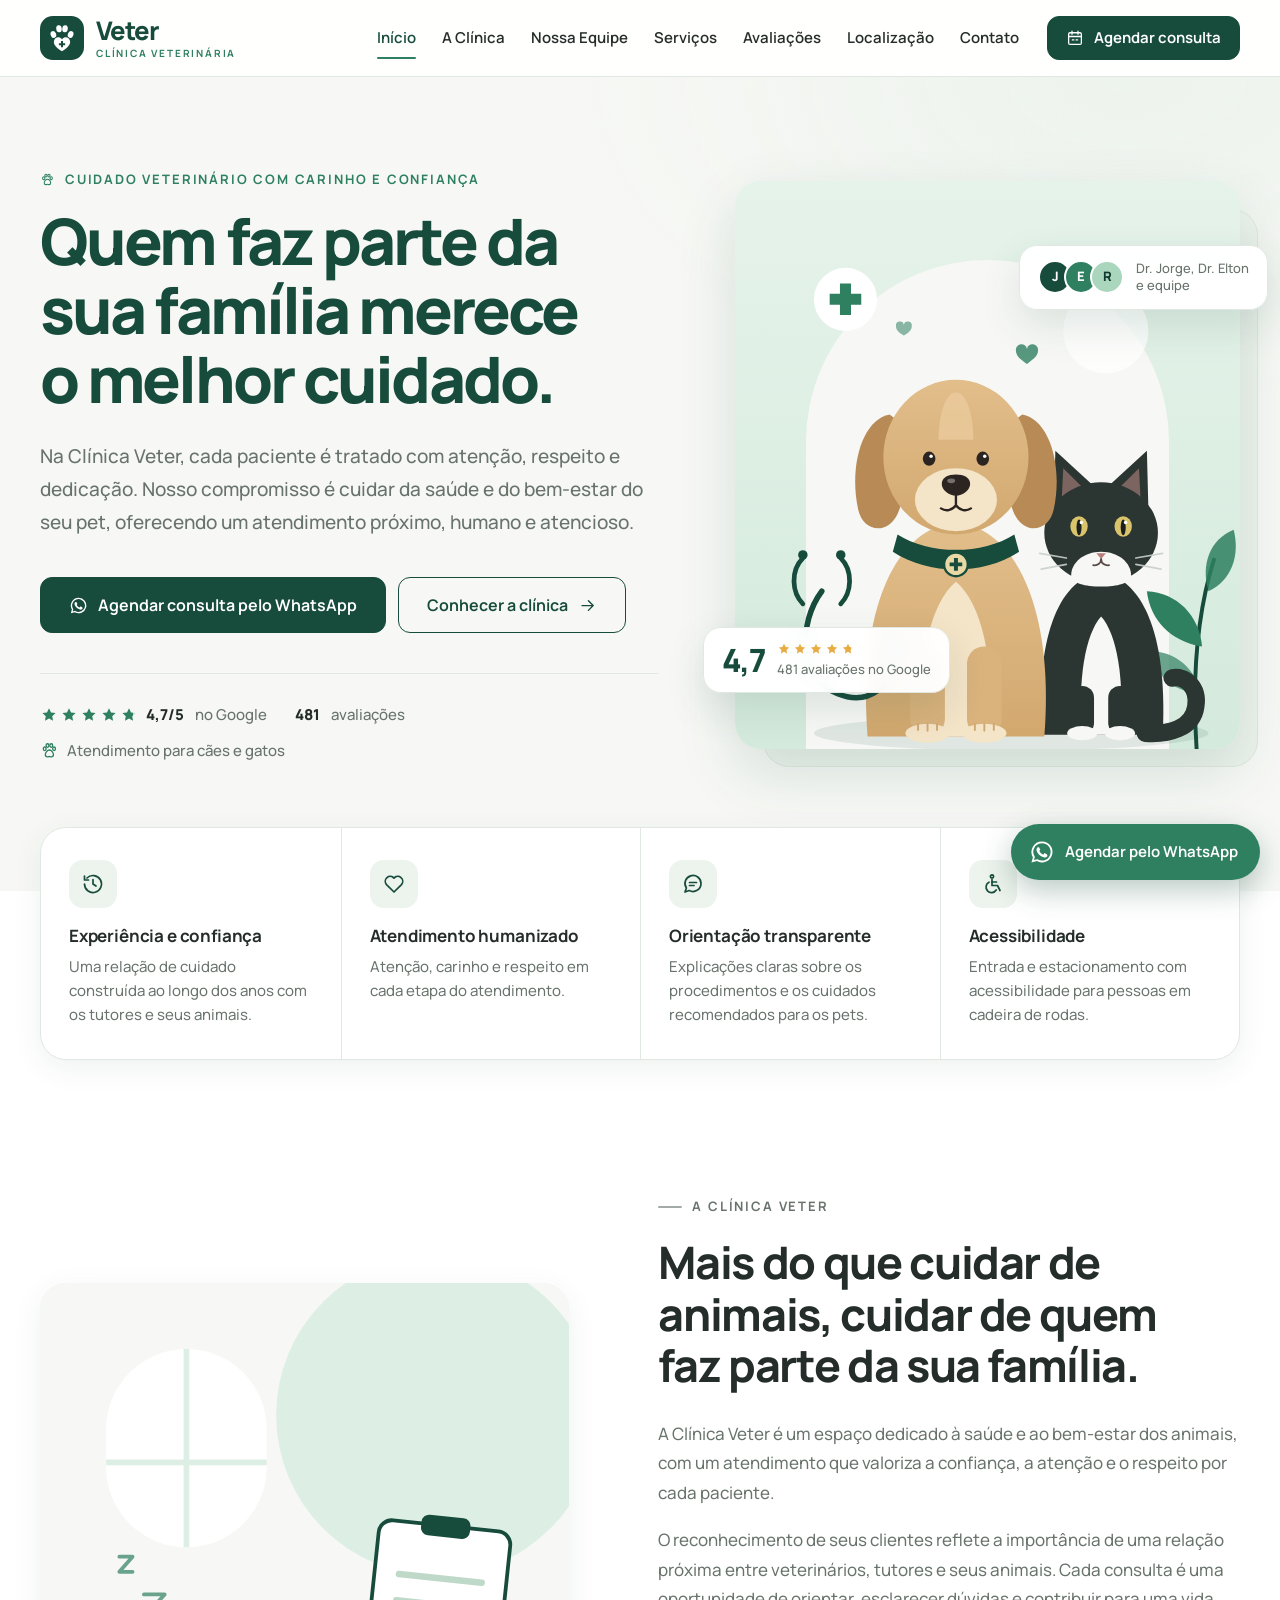
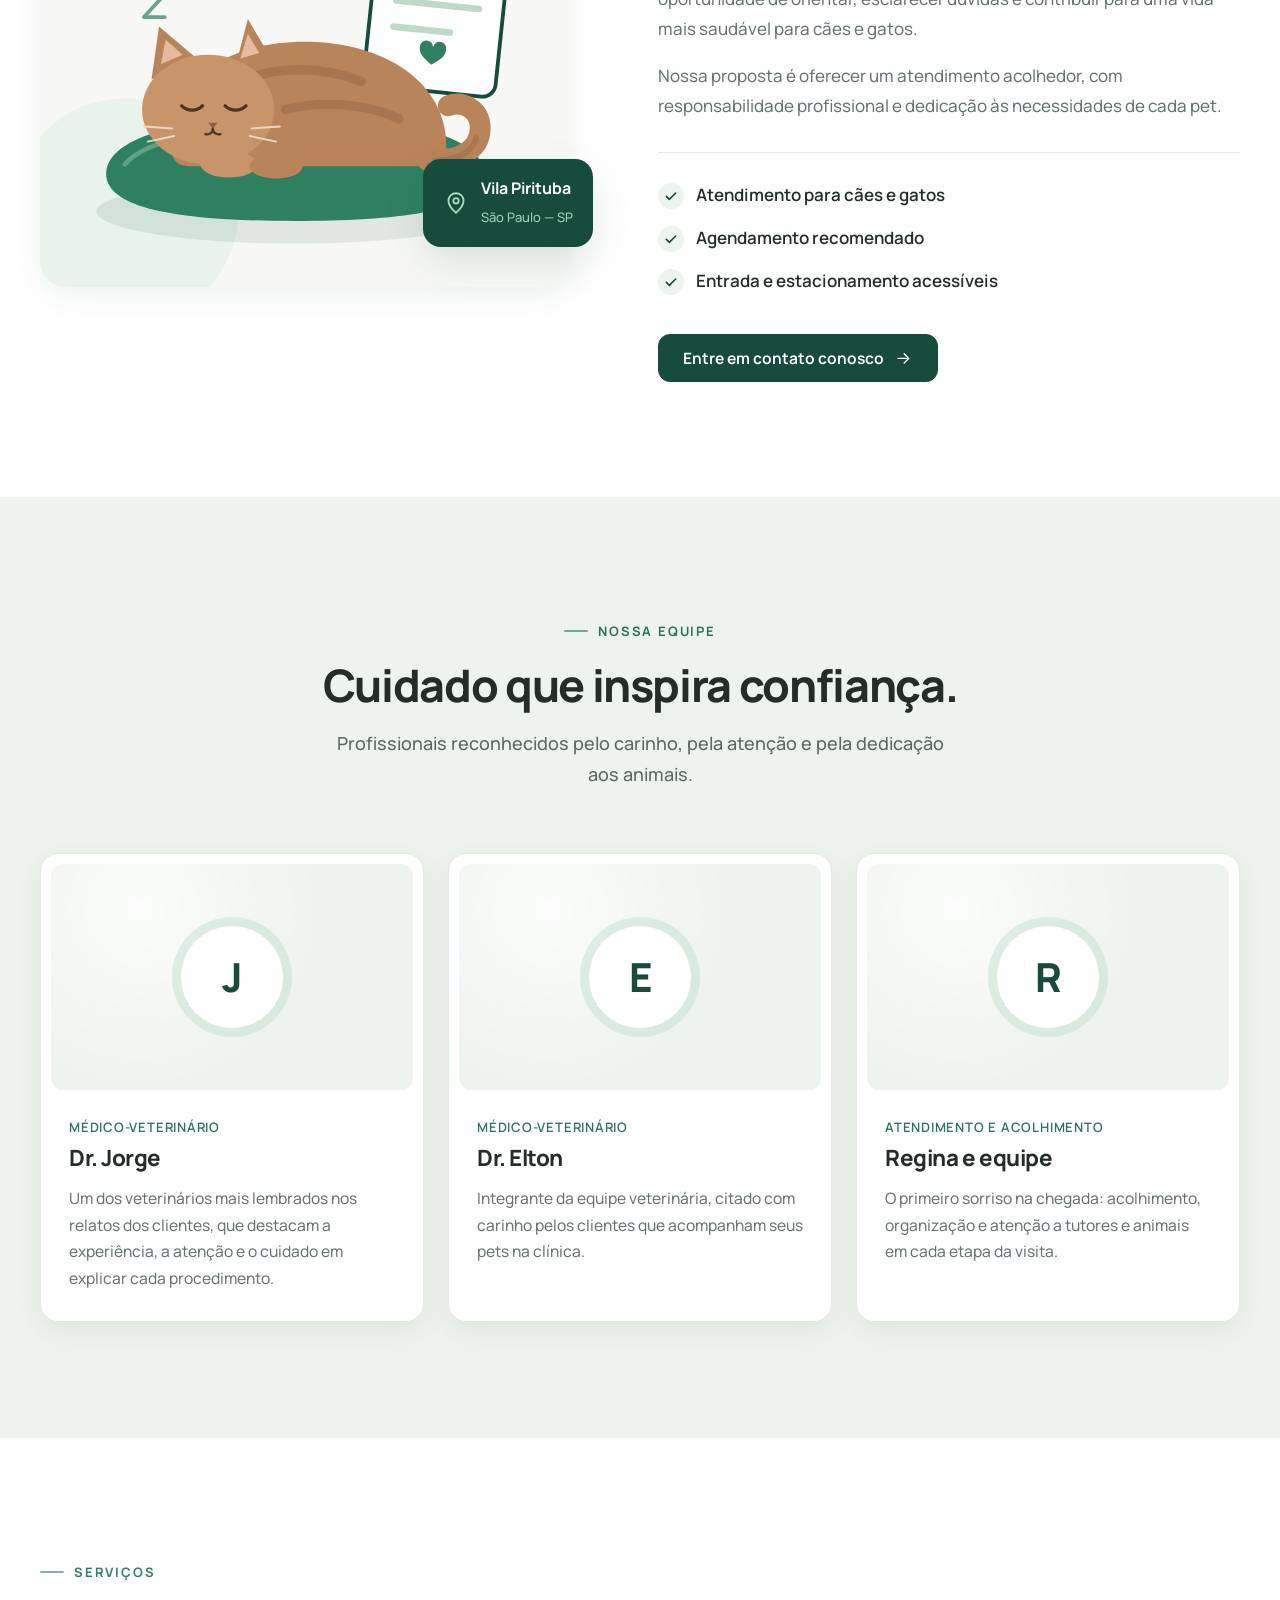
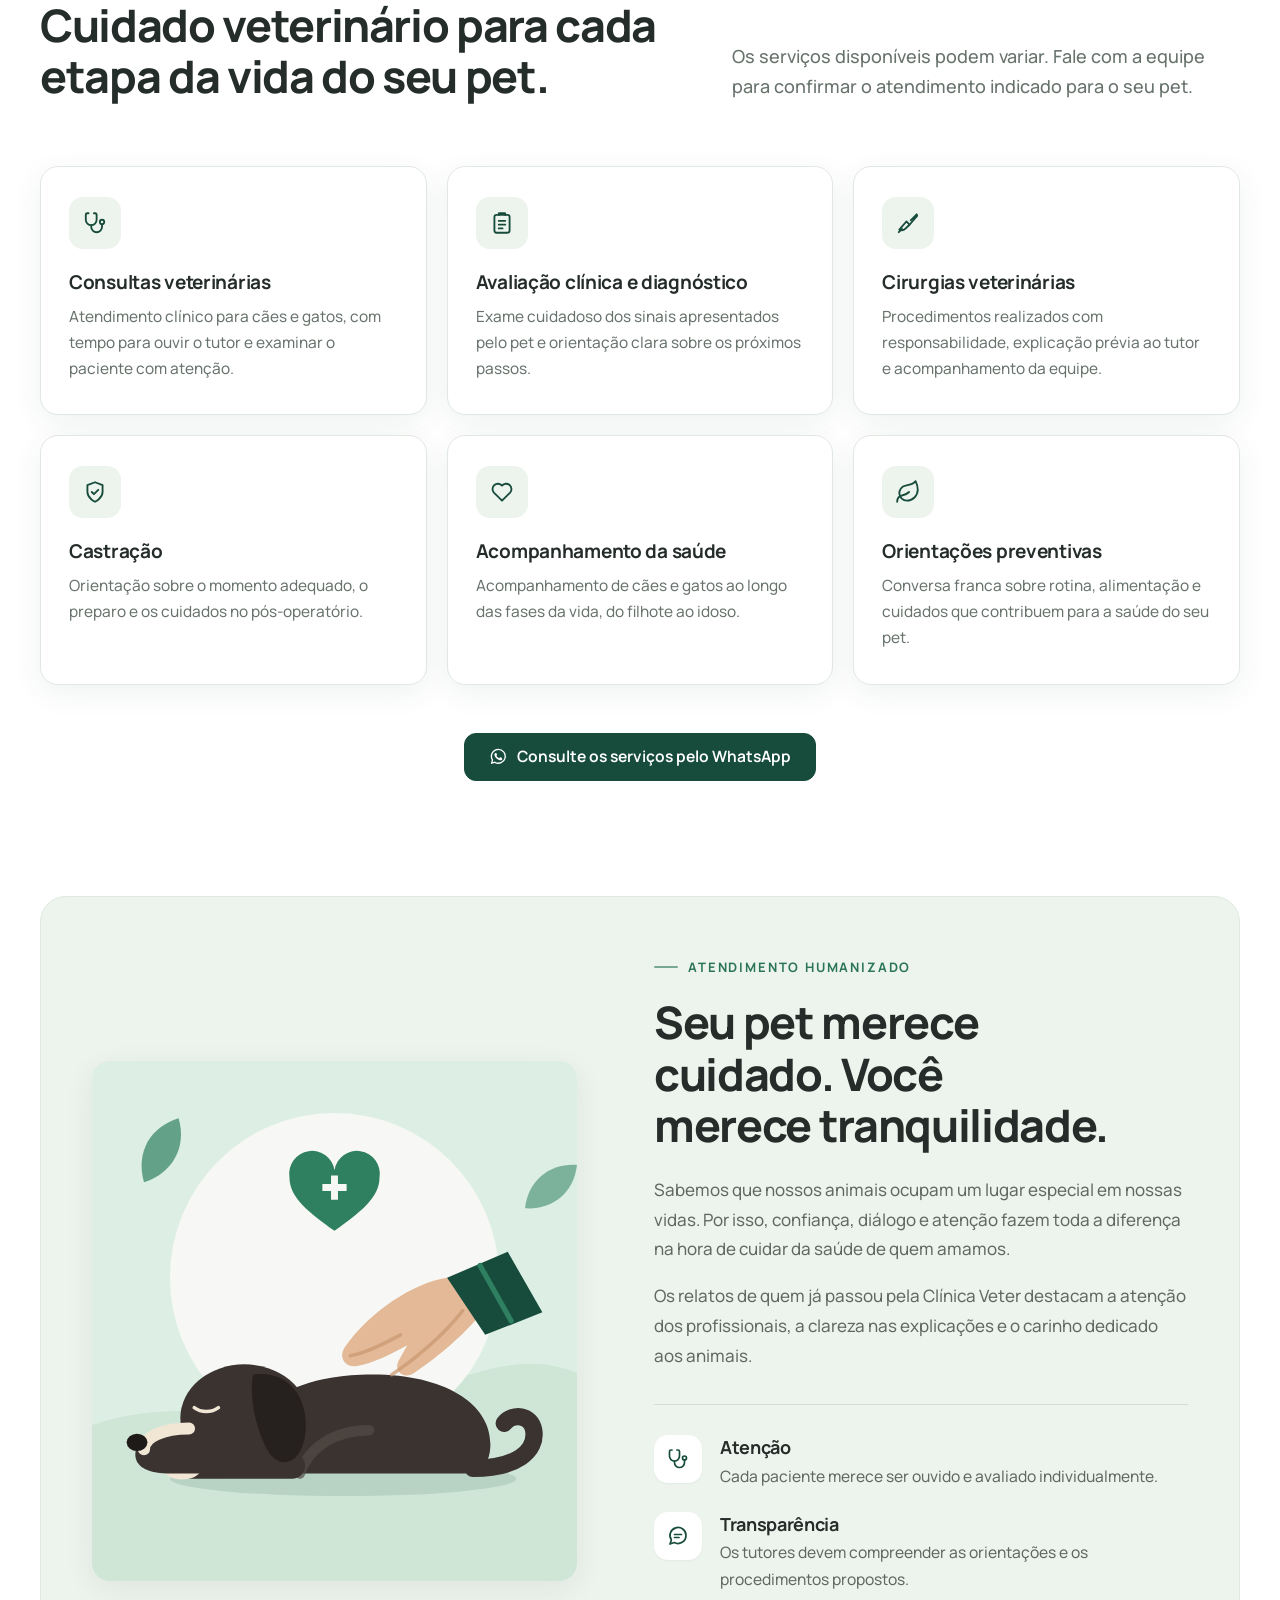
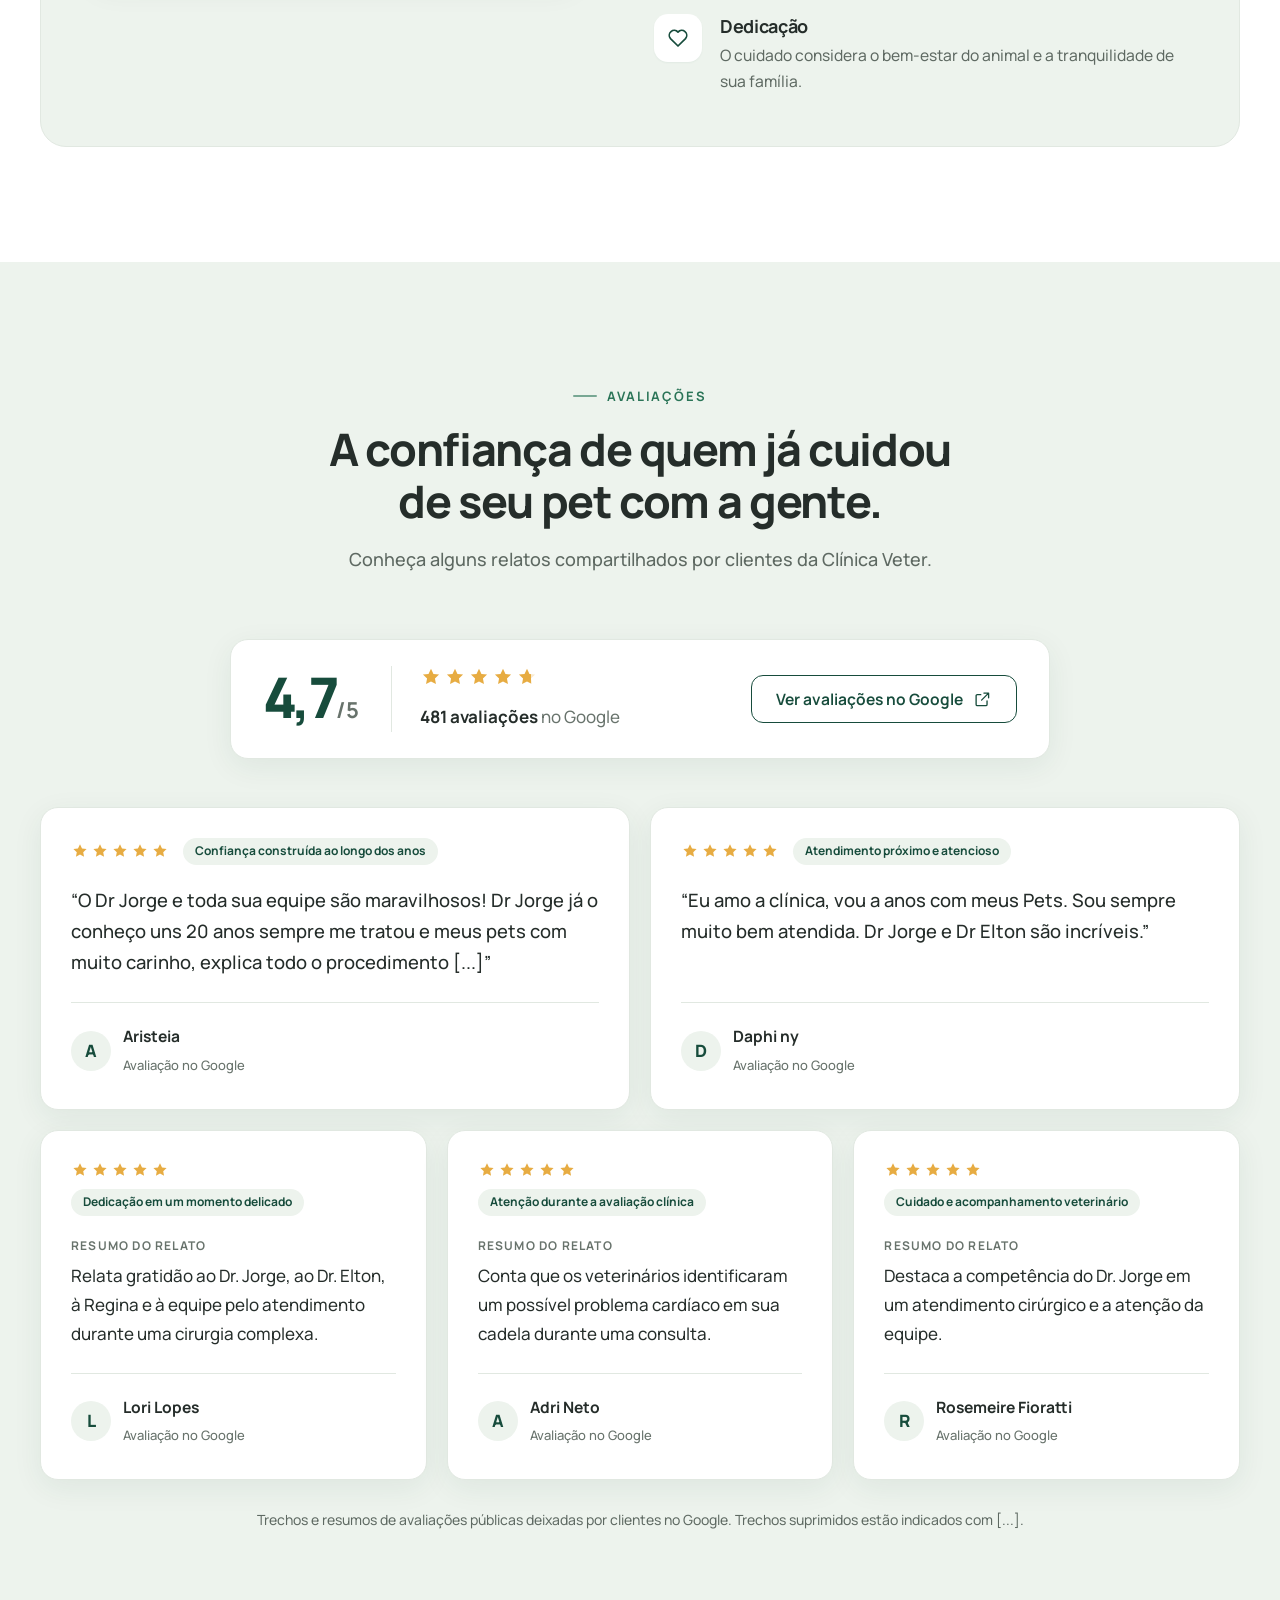
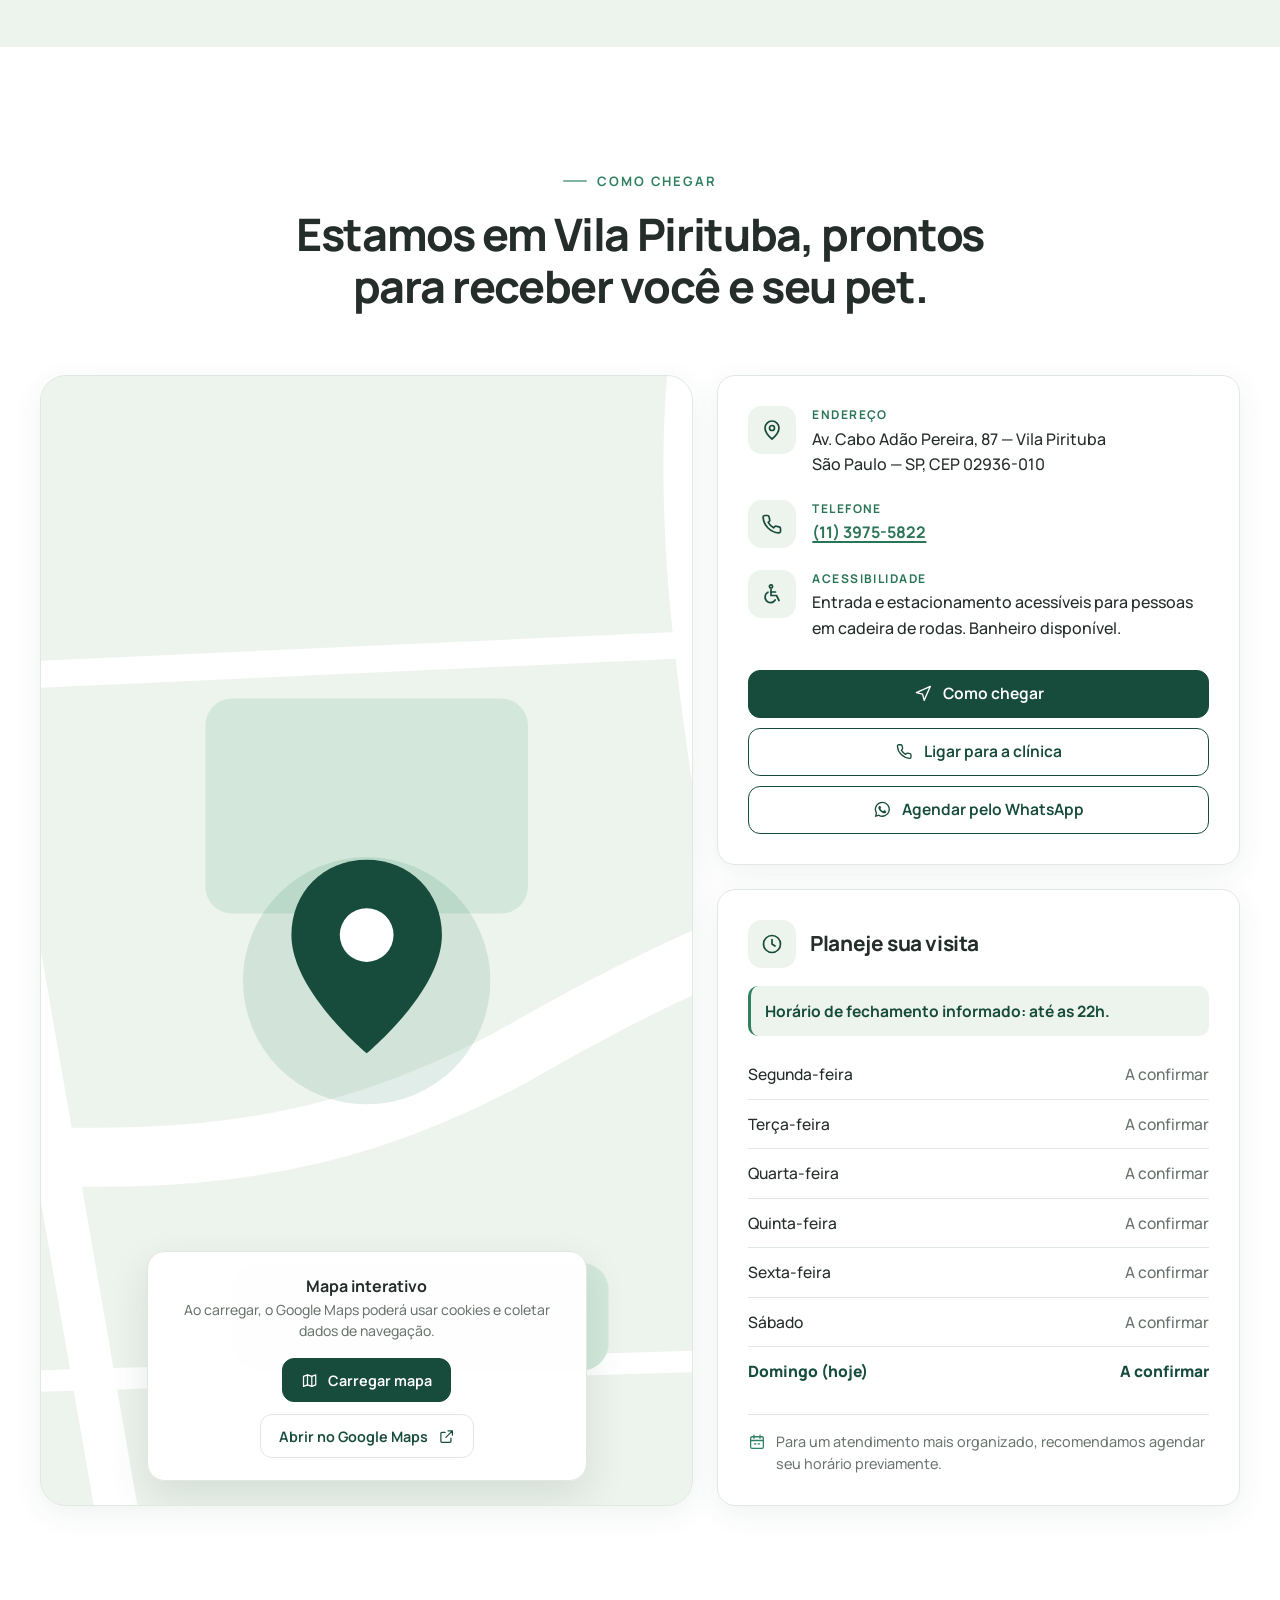
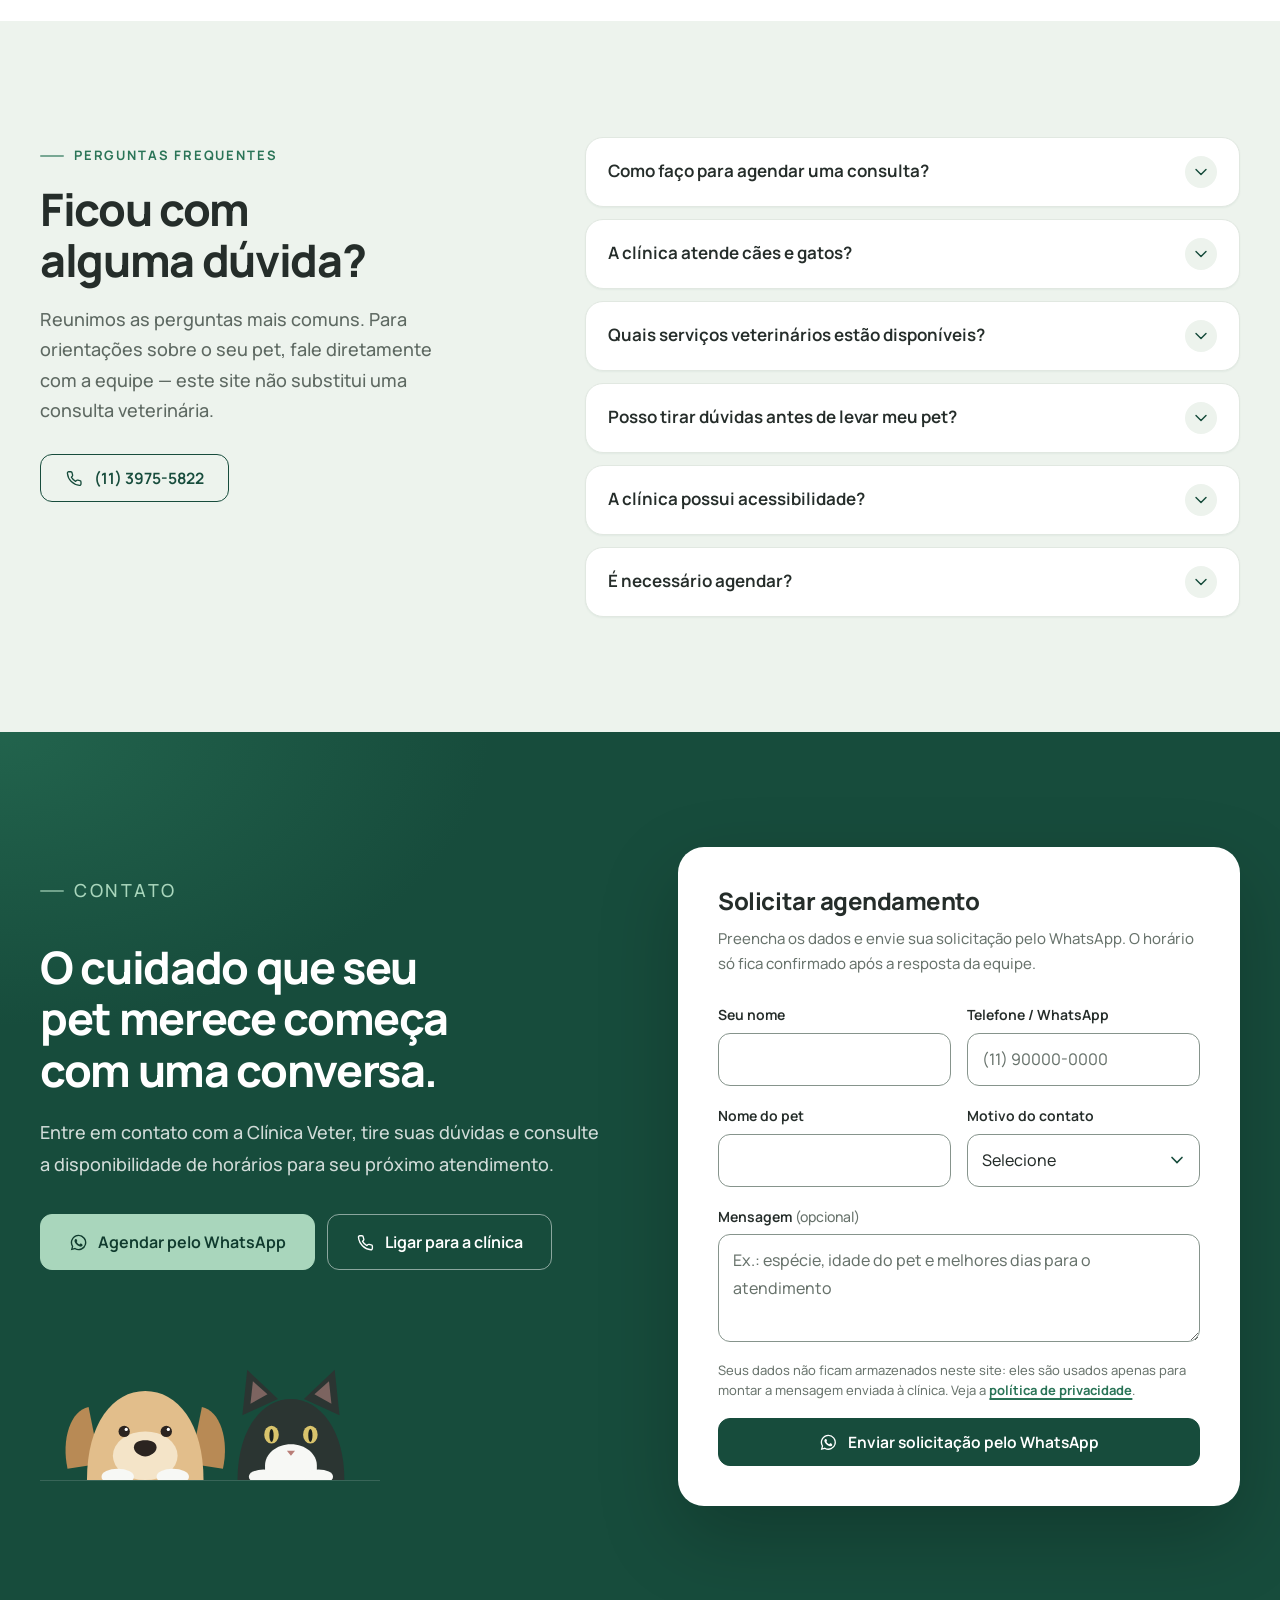
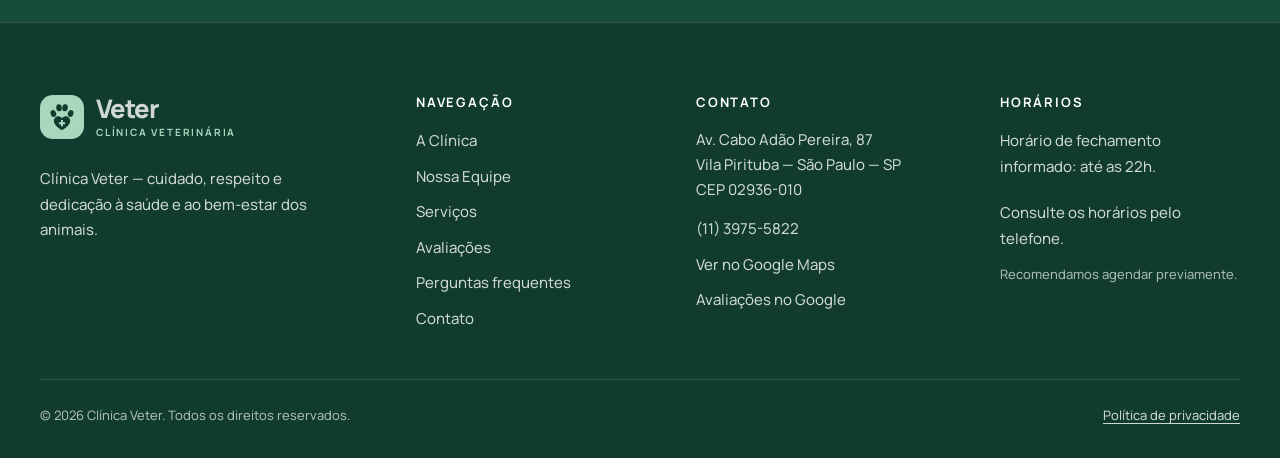
==== commit 150e944c: "Reformula o visual do site com a nova identidade Redesenho feito no CSS, sem alterar conteúdo, links" ====
--- a/index.html
+++ b/index.html
@@ -334,7 +334,7 @@
           <div class="map reveal" data-map>
             <div class="map__placeholder">
               <svg class="map__art" viewBox="0 0 600 420" aria-hidden="true" preserveAspectRatio="xMidYMid slice">
-                <rect width="600" height="420" fill="#E7F2EA"/>
+                <rect width="600" height="420" fill="#EDF3ED"/>
                 <g fill="none" stroke="#fff" stroke-linecap="round">
                   <path d="M-20 300 C 120 260, 220 330, 360 250 S 560 180, 640 210" stroke-width="22"/>
                   <path d="M130 -20 L 210 440" stroke-width="16"/>
--- a/css/styles.css
+++ b/css/styles.css
@@ -1,5 +1,13 @@
 /* =========================================================================
    Clínica Veter — identidade visual e layout
+   -------------------------------------------------------------------------
+   1. Tokens          8. Equipe           15. Chamada final e formulário
+   2. Base            9. Serviços         16. Rodapé
+   3. Utilitários    10. Atendimento      17. Botão flutuante
+   4. Botões         11. Avaliações       18. Páginas internas
+   5. Tipografia     12. Galeria          19. Animações
+   6. Cabeçalho      13. Localização      20. Responsivo
+   7. Hero e sobre   14. FAQ
    ========================================================================= */
 
 @font-face {
@@ -10,40 +18,60 @@
   src: url("../fonts/manrope-latin.woff2") format("woff2");
 }
 
+/* ---------- 1. Tokens ---------- */
+
 :root {
-  --green-900: #174C3C;
-  --green-800: #1D5A47;
-  --green-600: #2F8061;
-  --green-500: #3C9472;
-  --green-100: #DDEFE4;
-  --green-50: #EEF7F1;
-  --beige: #F7F4ED;
-  --beige-200: #EFEADF;
-  --white: #FFFFFF;
-  --ink: #252D2A;
-  --ink-soft: #4D5753;
-  --muted: #66716C;
-  --line: #E3E6E1;
-  --star: #E0A82E;
-  --danger: #B3261E;
+  --color-primary: #174C3C;
+  --color-primary-hover: #103B2E;
+  --color-secondary: #2F8061;
+  --color-accent: #A9D6BC;
+
+  --color-background: #F7F8F5;
+  --color-surface: #FFFFFF;
+  --color-surface-soft: #EDF3ED;
+
+  --color-text: #252D2A;
+  --color-text-muted: #68736C;
+  --color-border: #E1E8E1;
+
+  --color-star: #E7AC42;
+
+  --shadow-soft: 0 8px 30px rgba(23, 76, 60, 0.07);
+  --shadow-hover: 0 16px 40px rgba(23, 76, 60, 0.12);
+
+  --radius-sm: 10px;
+  --radius-md: 18px;
+  --radius-lg: 26px;
+
+  --container-width: 1200px;
+
+  --transition-default: 250ms ease;
+
+  /* Variações derivadas da paleta para manter o contraste mínimo (WCAG AA)
+     de textos pequenos sobre o fundo verde-claro e das bordas de campos. */
+  --color-secondary-strong: #2A7457;
+  --color-text-muted-strong: #5E6962;
+  --color-field-border: #86948C;
+  --color-on-dark: #FFFFFF;
+  --color-on-dark-muted: rgba(255, 255, 255, 0.8);
+  --color-line-dark: rgba(255, 255, 255, 0.14);
+  --color-danger: #B3261E;
+  --color-notice-bg: #FFF6E0;
+  --color-notice-text: #6B4E00;
+
+  --shadow-xs: 0 1px 2px rgba(23, 76, 60, 0.05);
+  --shadow-media: 0 24px 60px rgba(23, 76, 60, 0.14);
+
+  --radius-btn: 12px;
+  --radius-pill: 999px;
 
   --font: "Manrope", "Inter", system-ui, -apple-system, "Segoe UI", Roboto, sans-serif;
-
-  --radius-sm: 10px;
-  --radius: 16px;
-  --radius-lg: 24px;
-  --shadow-sm: 0 1px 2px rgba(23, 76, 60, .06), 0 2px 8px rgba(23, 76, 60, .05);
-  --shadow: 0 2px 6px rgba(23, 76, 60, .05), 0 12px 32px rgba(23, 76, 60, .08);
-  --shadow-lg: 0 6px 16px rgba(23, 76, 60, .07), 0 24px 60px rgba(23, 76, 60, .12);
-
-  --container: 1200px;
   --gutter: clamp(16px, 4vw, 32px);
-  --section: clamp(72px, 10vw, 128px);
+  --section: clamp(80px, 9vw, 128px);
   --header-h: 76px;
-  --ease: cubic-bezier(.22, .61, .36, 1);
-}
-
-/* ---------- Base ---------- */
+}
+
+/* ---------- 2. Base ---------- */
 
 *, *::before, *::after { box-sizing: border-box; }
 
@@ -54,18 +82,14 @@
   text-size-adjust: 100%;
 }
 
-@media (prefers-reduced-motion: reduce) {
-  html { scroll-behavior: auto; }
-  *, *::before, *::after { animation-duration: .01ms !important; transition-duration: .01ms !important; }
-}
-
 body {
   margin: 0;
   font-family: var(--font);
   font-size: 1.0625rem;
-  line-height: 1.65;
-  color: var(--ink);
-  background: var(--white);
+  font-weight: 450;
+  line-height: 1.7;
+  color: var(--color-text);
+  background: var(--color-background);
   -webkit-font-smoothing: antialiased;
   text-rendering: optimizeLegibility;
 }
@@ -74,7 +98,7 @@
 img, svg { display: block; max-width: 100%; }
 img { height: auto; }
 
-h1, h2, h3, h4 { margin: 0; line-height: 1.15; letter-spacing: -.02em; font-weight: 800; color: var(--ink); }
+h1, h2, h3, h4 { margin: 0; color: var(--color-text); font-weight: 800; line-height: 1.2; letter-spacing: -0.02em; }
 p { margin: 0 0 1em; }
 p:last-child { margin-bottom: 0; }
 ul { margin: 0; padding: 0; list-style: none; }
@@ -83,10 +107,17 @@
 button, input, select, textarea { font: inherit; color: inherit; }
 
 :focus-visible {
-  outline: 3px solid var(--green-600);
+  outline: 3px solid var(--color-secondary);
   outline-offset: 3px;
   border-radius: 6px;
 }
+.cta :focus-visible,
+.footer :focus-visible,
+.lightbox :focus-visible,
+.admin__bar :focus-visible { outline-color: var(--color-accent); }
+.cta .form-card :focus-visible { outline-color: var(--color-secondary); }
+
+/* ---------- 3. Utilitários ---------- */
 
 .sprite { position: absolute; width: 0; height: 0; overflow: hidden; }
 
@@ -103,21 +134,19 @@
   top: 12px; left: 12px;
   z-index: 200;
   padding: 12px 18px;
-  border-radius: var(--radius-sm);
-  background: var(--green-900);
-  color: var(--white);
+  border-radius: var(--radius-btn);
+  background: var(--color-primary);
+  color: var(--color-on-dark);
   font-weight: 700;
   text-decoration: none;
   transform: translateY(-160%);
-  transition: transform .2s var(--ease);
+  transition: transform var(--transition-default);
 }
 .skip-link:focus { transform: none; }
 
 .container {
-  width: 100%;
-  max-width: calc(var(--container) + var(--gutter) * 2);
+  width: min(100% - var(--gutter) * 2, var(--container-width));
   margin-inline: auto;
-  padding-inline: var(--gutter);
 }
 
 .icon {
@@ -131,98 +160,148 @@
 }
 
 .link {
-  color: var(--green-600);
+  color: var(--color-secondary-strong);
   font-weight: 700;
   text-decoration: underline;
   text-decoration-thickness: 1.5px;
   text-underline-offset: 3px;
-}
-.link:hover { color: var(--green-900); }
-
-/* ---------- Botões ---------- */
+  transition: color var(--transition-default);
+}
+.link:hover { color: var(--color-primary); }
+
+.icon-badge {
+  display: inline-grid;
+  place-items: center;
+  width: 48px; height: 48px;
+  flex: none;
+  border-radius: 14px;
+  background: var(--color-surface-soft);
+  color: var(--color-primary);
+  transition: background-color var(--transition-default), color var(--transition-default);
+}
+.icon-badge .icon { width: 24px; height: 24px; }
+.icon-badge--light { background: var(--color-surface); color: var(--color-primary); box-shadow: var(--shadow-xs); }
+
+.stars { display: inline-flex; gap: 2px; color: var(--color-star); }
+.stars .icon { width: 18px; height: 18px; }
+.stars--sm .icon { width: 14px; height: 14px; }
+.stars--lg .icon { width: 22px; height: 22px; }
+/* 4,7: a última estrela aparece 70% preenchida */
+.star--partial {
+  -webkit-mask: linear-gradient(90deg, #000 70%, rgba(0, 0, 0, .25) 70%);
+  mask: linear-gradient(90deg, #000 70%, rgba(0, 0, 0, .25) 70%);
+}
+
+/* ---------- 4. Botões ---------- */
 
 .btn {
-  --btn-bg: var(--white);
-  --btn-fg: var(--ink);
-  --btn-border: var(--line);
+  --btn-bg: var(--color-surface);
+  --btn-fg: var(--color-text);
+  --btn-border: var(--color-border);
   display: inline-flex;
   align-items: center;
   justify-content: center;
-  gap: .55em;
+  gap: 10px;
   min-height: 48px;
-  padding: .75em 1.3em;
+  padding: 12px 24px;
   border: 1.5px solid var(--btn-border);
-  border-radius: 999px;
+  border-radius: var(--radius-btn);
   background: var(--btn-bg);
   color: var(--btn-fg);
   font-size: .975rem;
-  font-weight: 700;
+  font-weight: 650;
   line-height: 1.2;
   text-align: center;
   text-decoration: none;
   cursor: pointer;
-  transition: background-color .2s var(--ease), color .2s var(--ease), border-color .2s var(--ease), box-shadow .2s var(--ease), transform .2s var(--ease);
-}
-.btn:hover { transform: translateY(-1px); }
+  transition:
+    background-color var(--transition-default),
+    color var(--transition-default),
+    border-color var(--transition-default),
+    transform var(--transition-default),
+    box-shadow var(--transition-default);
+}
+.btn:hover { transform: translateY(-2px); }
 .btn:active { transform: none; }
 .btn .icon { width: 1.2em; height: 1.2em; }
 
-.btn--primary { --btn-bg: var(--green-600); --btn-fg: var(--white); --btn-border: var(--green-600); box-shadow: 0 6px 18px rgba(47, 128, 97, .25); }
-.btn--primary:hover { --btn-bg: var(--green-900); --btn-border: var(--green-900); }
-
-.btn--ghost { --btn-bg: transparent; --btn-fg: var(--green-900); --btn-border: rgba(23, 76, 60, .22); }
-.btn--ghost:hover { --btn-bg: var(--green-50); --btn-border: var(--green-600); }
-
-.btn--light { --btn-bg: var(--white); --btn-fg: var(--green-900); --btn-border: var(--white); }
-.btn--light:hover { --btn-bg: var(--green-50); }
-
-.btn--accent { --btn-bg: var(--green-100); --btn-fg: var(--green-900); --btn-border: var(--green-100); }
-.btn--accent:hover { --btn-bg: var(--white); --btn-border: var(--white); }
-
-.btn--outline-light { --btn-bg: transparent; --btn-fg: var(--white); --btn-border: rgba(255, 255, 255, .45); }
-.btn--outline-light:hover { --btn-bg: rgba(255, 255, 255, .1); --btn-border: var(--white); }
-
-.btn--lg { min-height: 54px; padding: .9em 1.55em; font-size: 1rem; }
+/* Primário: verde-escuro */
+.btn--primary { --btn-bg: var(--color-primary); --btn-fg: var(--color-on-dark); --btn-border: var(--color-primary); }
+.btn--primary:hover { --btn-bg: var(--color-primary-hover); --btn-border: var(--color-primary-hover); box-shadow: var(--shadow-soft); }
+
+/* Secundário: contorno verde-escuro */
+.btn--ghost { --btn-bg: transparent; --btn-fg: var(--color-primary); --btn-border: var(--color-primary); }
+.btn--ghost:hover { --btn-bg: var(--color-surface-soft); }
+
+.btn--light { --btn-bg: var(--color-surface); --btn-fg: var(--color-primary); --btn-border: var(--color-border); }
+.btn--light:hover { --btn-bg: var(--color-surface-soft); --btn-border: var(--color-accent); }
+
+/* Em fundo verde-escuro */
+.btn--accent { --btn-bg: var(--color-accent); --btn-fg: var(--color-primary-hover); --btn-border: var(--color-accent); }
+.btn--accent:hover { --btn-bg: var(--color-surface); --btn-border: var(--color-surface); box-shadow: 0 12px 30px rgba(0, 0, 0, .18); }
+.btn--outline-light { --btn-bg: transparent; --btn-fg: var(--color-on-dark); --btn-border: rgba(255, 255, 255, .5); }
+.btn--outline-light:hover { --btn-bg: rgba(255, 255, 255, .08); --btn-border: var(--color-on-dark); }
+
+.btn--lg { min-height: 56px; padding: 14px 28px; font-size: 1rem; }
 .btn--block { width: 100%; }
 
 .btn-row { display: flex; flex-wrap: wrap; gap: 12px; }
 .btn-row--center { justify-content: center; }
 .btn-stack { display: grid; gap: 10px; }
 
-/* ---------- Tipografia de seção ---------- */
+/* ---------- 5. Tipografia de seção ---------- */
+
+.section { padding-block: var(--section); background: var(--color-surface); }
+.section--tint { background: var(--color-surface-soft); }
 
 .eyebrow {
   display: inline-flex;
   align-items: center;
-  gap: .5em;
+  gap: 10px;
   margin: 0 0 18px;
-  color: var(--green-600);
+  color: var(--color-secondary);
   font-size: .8125rem;
-  font-weight: 800;
-  letter-spacing: .12em;
+  font-weight: 700;
+  letter-spacing: .14em;
+  line-height: 1.4;
   text-transform: uppercase;
 }
+.eyebrow::before {
+  content: "";
+  width: 24px; height: 2px;
+  flex: none;
+  border-radius: 2px;
+  background: currentColor;
+  opacity: .6;
+}
 .eyebrow .icon { width: 1.15em; height: 1.15em; }
-.eyebrow--light { color: var(--green-100); }
-.section--tint .eyebrow { color: #286F54; }
+.hero .eyebrow::before { display: none; }
+.section--tint .eyebrow, .reviews .eyebrow, .care .eyebrow { color: var(--color-secondary-strong); }
+.eyebrow--light, .cta .eyebrow { color: var(--color-accent); }
 
 .section-title {
-  font-size: clamp(1.9rem, 1.2rem + 2.6vw, 3rem);
+  font-size: clamp(2rem, 3.5vw, 3rem);
+  font-weight: 750;
+  line-height: 1.15;
+  letter-spacing: -0.03em;
   text-wrap: balance;
 }
 .section-sub {
-  margin-top: 16px;
-  color: var(--muted);
+  margin-top: 18px;
+  color: var(--color-text-muted);
   font-size: 1.125rem;
+  font-weight: 500;
+  line-height: 1.7;
   max-width: 60ch;
   text-wrap: pretty;
 }
-.section { padding-block: var(--section); }
-.section--tint { background: var(--beige); }
-
-.section-head { max-width: 760px; margin: 0 auto clamp(40px, 6vw, 64px); text-align: center; }
+.section--tint .section-sub, .reviews .section-sub { color: var(--color-text-muted-strong); }
+
+.section-head { max-width: 760px; margin: 0 auto clamp(44px, 6vw, 64px); text-align: center; }
+.section-head .eyebrow { justify-content: center; }
 .section-head .section-sub { margin-inline: auto; }
 .section-head--left { margin: 0; text-align: left; }
+.section-head--left .eyebrow { justify-content: flex-start; }
 .section-head--left .section-sub { margin-inline: 0; margin-bottom: 28px; }
 .section-head--split {
   display: grid;
@@ -232,84 +311,81 @@
   max-width: none;
   text-align: left;
 }
+.section-head--split .eyebrow { justify-content: flex-start; }
 .section-head--split .section-sub { margin: 0; }
 .section-cta { margin-top: 48px; display: flex; justify-content: center; }
 
-.fine-print { margin-top: 28px; color: var(--muted); font-size: .875rem; text-align: center; }
-
-.icon-badge {
-  display: inline-grid;
-  place-items: center;
-  width: 48px; height: 48px;
-  flex: none;
-  border-radius: 14px;
-  background: var(--green-100);
-  color: var(--green-900);
-}
-.icon-badge .icon { width: 24px; height: 24px; }
-.icon-badge--light { background: rgba(255, 255, 255, .1); color: var(--green-100); }
-
-.stars { display: inline-flex; gap: 2px; color: var(--star); }
-.stars .icon { width: 18px; height: 18px; }
-.stars--sm .icon { width: 14px; height: 14px; }
-.stars--lg .icon { width: 24px; height: 24px; }
-/* 4,7: a última estrela aparece 70% preenchida */
-.star--partial { -webkit-mask: linear-gradient(90deg, #000 70%, rgba(0,0,0,.25) 70%); mask: linear-gradient(90deg, #000 70%, rgba(0,0,0,.25) 70%); }
-
-/* ---------- Cabeçalho ---------- */
+.fine-print { margin-top: 28px; color: var(--color-text-muted); font-size: .875rem; text-align: center; }
+.reviews .fine-print { color: var(--color-text-muted-strong); }
+
+/* ---------- 6. Cabeçalho ---------- */
 
 .header {
   position: sticky;
   top: 0;
   z-index: 100;
-  background: rgba(255, 255, 255, .86);
+  background: rgba(255, 255, 255, .9);
   -webkit-backdrop-filter: saturate(160%) blur(14px);
   backdrop-filter: saturate(160%) blur(14px);
-  border-bottom: 1px solid transparent;
-  transition: border-color .25s var(--ease), box-shadow .25s var(--ease);
-}
-.header.is-scrolled { border-color: var(--line); box-shadow: 0 6px 24px rgba(23, 76, 60, .06); }
+  border-bottom: 1px solid var(--color-border);
+  transition: box-shadow var(--transition-default), background-color var(--transition-default);
+}
+.header.is-scrolled { background: rgba(255, 255, 255, .96); box-shadow: 0 6px 24px rgba(23, 76, 60, .06); }
 .header__inner { display: flex; align-items: center; gap: 24px; height: var(--header-h); }
 
-.brand { display: inline-flex; align-items: center; gap: 12px; text-decoration: none; color: var(--green-900); flex: none; }
+.brand { display: inline-flex; align-items: center; gap: 12px; flex: none; color: var(--color-primary); text-decoration: none; }
 .brand__mark { width: 44px; height: 44px; }
-.brand__bg { fill: var(--green-900); }
-.brand__fg { fill: var(--white); }
+.brand__bg { fill: var(--color-primary); }
+.brand__fg { fill: var(--color-surface); }
 .brand__text { display: grid; line-height: 1; }
 .brand__name { font-size: 1.6rem; font-weight: 800; letter-spacing: -.035em; }
-.brand__tag { margin-top: 4px; font-size: .64rem; font-weight: 700; letter-spacing: .16em; text-transform: uppercase; color: var(--green-600); }
-.brand--light { color: var(--white); }
-.brand--light .brand__bg { fill: var(--green-100); }
-.brand--light .brand__fg { fill: var(--green-900); }
-.brand--light .brand__tag { color: var(--green-100); }
-
-.nav { display: flex; align-items: center; gap: 20px; margin-left: auto; }
-.nav__list { display: flex; gap: 2px; }
+.brand__tag { margin-top: 5px; color: var(--color-secondary); font-size: .625rem; font-weight: 700; letter-spacing: .18em; text-transform: uppercase; }
+.brand--light { color: var(--color-on-dark); }
+.brand--light .brand__bg { fill: var(--color-accent); }
+.brand--light .brand__fg { fill: var(--color-primary-hover); }
+.brand--light .brand__tag { color: var(--color-accent); }
+
+.nav { display: flex; align-items: center; gap: 28px; margin-left: auto; }
+.nav__list { display: flex; gap: 26px; }
 .nav__list a {
+  position: relative;
   display: block;
-  padding: 10px 12px;
-  border-radius: 999px;
-  color: var(--ink-soft);
+  padding: 8px 0;
+  color: var(--color-text);
   font-size: .9375rem;
   font-weight: 600;
   text-decoration: none;
-  transition: color .2s var(--ease), background-color .2s var(--ease);
-}
-.nav__list a:hover { color: var(--green-900); background: var(--green-50); }
-.nav__list a[aria-current="true"] { color: var(--green-900); background: var(--green-100); }
-.nav__cta { min-height: 44px; padding-inline: 1.1em; font-size: .9375rem; }
+  transition: color var(--transition-default);
+}
+.nav__list a::after {
+  content: "";
+  position: absolute;
+  left: 0; right: 0; bottom: 0;
+  height: 2px;
+  border-radius: 2px;
+  background: var(--color-secondary);
+  transform: scaleX(0);
+  transition: transform var(--transition-default);
+}
+.nav__list a:hover { color: var(--color-secondary-strong); }
+.nav__list a:hover::after { transform: scaleX(.5); }
+.nav__list a[aria-current="true"] { color: var(--color-primary); }
+.nav__list a[aria-current="true"]::after { transform: scaleX(1); }
+.nav__cta { min-height: 44px; padding: 10px 18px; font-size: .9375rem; }
 
 .menu-toggle {
   display: none;
   margin-left: auto;
   width: 48px; height: 48px;
   place-items: center;
-  border: 1.5px solid var(--line);
-  border-radius: 14px;
-  background: var(--white);
-  color: var(--green-900);
+  border: 1px solid var(--color-border);
+  border-radius: var(--radius-btn);
+  background: var(--color-surface);
+  color: var(--color-primary);
   cursor: pointer;
-}
+  transition: border-color var(--transition-default), background-color var(--transition-default);
+}
+.menu-toggle:hover { border-color: var(--color-accent); background: var(--color-surface-soft); }
 .menu-toggle .icon { width: 24px; height: 24px; }
 
 @media (max-width: 1140px) {
@@ -322,20 +398,24 @@
     gap: 16px;
     max-height: calc(100dvh - var(--header-h));
     overflow-y: auto;
-    padding: 16px var(--gutter) 28px;
-    background: var(--white);
-    border-bottom: 1px solid var(--line);
-    box-shadow: 0 24px 40px rgba(23, 76, 60, .12);
+    padding: 12px var(--gutter) 28px;
+    background: var(--color-surface);
+    border-bottom: 1px solid var(--color-border);
+    box-shadow: var(--shadow-hover);
     opacity: 0;
     visibility: hidden;
     transform: translateY(-8px);
-    transition: opacity .25s var(--ease), transform .25s var(--ease), visibility 0s .25s;
+    transition: opacity var(--transition-default), transform var(--transition-default), visibility 0s 250ms;
   }
   .nav.is-open { opacity: 1; visibility: visible; transform: none; transition-delay: 0s; }
-  .nav__list { flex-direction: column; gap: 0; }
-  .nav__list a { padding: 14px 12px; border-radius: var(--radius-sm); font-size: 1.0625rem; }
+  .nav__list { flex-direction: column; gap: 2px; }
+  .nav__list a { padding: 14px 16px; border-radius: var(--radius-sm); font-size: 1.0625rem; }
+  .nav__list a::after { left: 0; right: auto; top: 12px; bottom: 12px; width: 3px; height: auto; transform: scaleY(0); }
+  .nav__list a:hover { background: var(--color-background); }
+  .nav__list a:hover::after { transform: scaleY(0); }
+  .nav__list a[aria-current="true"] { background: var(--color-surface-soft); }
+  .nav__list a[aria-current="true"]::after { transform: scaleY(1); }
   .nav__cta { min-height: 52px; }
-  .js .header { background: rgba(255, 255, 255, .96); }
 }
 /* Sem JavaScript o menu fica sempre visível em telas pequenas */
 @media (max-width: 1140px) {
@@ -344,44 +424,62 @@
   html:not(.js) .header__inner { height: auto; flex-wrap: wrap; padding-block: 12px; }
 }
 
-/* ---------- Hero ---------- */
+/* ---------- 7. Hero, diferenciais e sobre ---------- */
 
 .hero {
   position: relative;
-  padding: clamp(40px, 6vw, 80px) 0 clamp(56px, 8vw, 104px);
+  padding: clamp(48px, 7vw, 96px) 0 clamp(88px, 10vw, 136px);
   background:
-    radial-gradient(900px 500px at 85% 10%, var(--green-50), transparent 70%),
-    linear-gradient(180deg, var(--white), var(--beige) 140%);
+    radial-gradient(800px 480px at 88% 0%, var(--color-surface-soft), transparent 70%),
+    var(--color-background);
   overflow: hidden;
 }
-.hero__grid { display: grid; grid-template-columns: 1.08fr 1fr; align-items: center; gap: clamp(40px, 6vw, 88px); }
+.hero__grid { display: grid; grid-template-columns: 1.1fr .9fr; align-items: center; gap: clamp(40px, 6vw, 96px); }
 .hero h1 {
-  font-size: clamp(2.35rem, 1.3rem + 3.9vw, 4rem);
-  letter-spacing: -.035em;
-  line-height: 1.06;
-  color: var(--green-900);
+  font-size: clamp(2.5rem, 5vw, 4.5rem);
+  font-weight: 800;
+  line-height: 1.08;
+  letter-spacing: -0.045em;
+  color: var(--color-primary);
   text-wrap: balance;
 }
-.hero .lead { margin: 24px 0 36px; font-size: clamp(1.0625rem, 1rem + .3vw, 1.2rem); color: var(--ink-soft); max-width: 56ch; }
+.hero .lead {
+  margin: 26px 0 38px;
+  max-width: 54ch;
+  color: var(--color-text-muted);
+  font-size: clamp(1.0625rem, 1rem + .3vw, 1.1875rem);
+  font-weight: 500;
+  line-height: 1.75;
+}
 
 .trust {
   display: flex;
   flex-wrap: wrap;
+  align-items: center;
   gap: 10px 28px;
-  margin-top: 36px;
+  margin-top: 40px;
   padding-top: 28px;
-  border-top: 1px solid var(--line);
-  color: var(--ink-soft);
+  border-top: 1px solid var(--color-border);
+  color: var(--color-text-muted);
   font-size: .9375rem;
+  font-weight: 500;
 }
 .trust li { display: inline-flex; align-items: center; gap: 8px; }
-.trust strong { color: var(--ink); font-weight: 800; }
-.trust .icon { color: var(--green-600); }
+.trust strong { color: var(--color-text); font-weight: 800; }
+.trust .icon { color: var(--color-secondary); }
 
 .hero__media { position: relative; }
-.media-frame { margin: 0; position: relative; overflow: hidden; background: var(--green-100); }
+.hero__media::before {
+  content: "";
+  position: absolute;
+  inset: 28px -18px -18px 28px;
+  border-radius: var(--radius-lg);
+  background: var(--color-surface-soft);
+  border: 1px solid var(--color-border);
+}
+.media-frame { position: relative; margin: 0; overflow: hidden; background: var(--color-surface-soft); }
 .media-frame img { width: 100%; height: 100%; object-fit: cover; }
-.media-frame--hero { aspect-ratio: 8 / 9; border-radius: 200px 200px var(--radius-lg) var(--radius-lg); box-shadow: var(--shadow-lg); }
+.media-frame--hero { aspect-ratio: 8 / 9; border-radius: var(--radius-lg); box-shadow: var(--shadow-media); }
 
 .float-card {
   position: absolute;
@@ -389,260 +487,267 @@
   align-items: center;
   gap: 12px;
   padding: 14px 18px;
-  border-radius: var(--radius);
-  background: rgba(255, 255, 255, .94);
+  border: 1px solid var(--color-border);
+  border-radius: var(--radius-md);
+  background: rgba(255, 255, 255, .96);
   -webkit-backdrop-filter: blur(8px);
   backdrop-filter: blur(8px);
-  box-shadow: var(--shadow);
+  box-shadow: var(--shadow-hover);
+  color: var(--color-text-muted);
   font-size: .8125rem;
-  color: var(--ink-soft);
+  font-weight: 500;
   line-height: 1.35;
 }
 .float-card small { display: block; font-size: .8125rem; }
-.float-card--rating { left: -28px; bottom: 56px; }
-.float-card__score { font-size: 2rem; font-weight: 800; color: var(--green-900); letter-spacing: -.03em; line-height: 1; }
+.float-card--rating { left: -32px; bottom: 56px; }
+.float-card__score { color: var(--color-primary); font-size: 2rem; font-weight: 800; letter-spacing: -.03em; line-height: 1; }
 .float-card--rating .stars { margin-bottom: 4px; }
-.float-card--team { right: -20px; top: 72px; }
+.float-card--team { right: -28px; top: 64px; }
 .avatars { display: flex; }
 .avatars span {
   display: grid; place-items: center;
   width: 34px; height: 34px;
   margin-left: -8px;
-  border: 2px solid var(--white);
+  border: 2px solid var(--color-surface);
   border-radius: 50%;
-  background: var(--green-900);
-  color: var(--white);
+  background: var(--color-primary);
+  color: var(--color-on-dark);
+  font-size: .8125rem;
   font-weight: 800;
-  font-size: .8125rem;
 }
 .avatars span:first-child { margin-left: 0; }
-.avatars span:nth-child(2) { background: var(--green-600); }
-.avatars span:nth-child(3) { background: #8A6B45; }
-
-/* ---------- Faixa de credibilidade ---------- */
-
-.pillars { position: relative; z-index: 1; margin-top: -48px; }
+.avatars span:nth-child(2) { background: var(--color-secondary); }
+.avatars span:nth-child(3) { background: var(--color-accent); color: var(--color-primary-hover); }
+
+/* Faixa de credibilidade */
+.pillars { position: relative; z-index: 1; margin-top: -64px; }
 .pillars__grid {
   display: grid;
   grid-template-columns: repeat(4, 1fr);
-  background: var(--white);
-  border: 1px solid var(--line);
+  border: 1px solid var(--color-border);
   border-radius: var(--radius-lg);
-  box-shadow: var(--shadow);
+  background: var(--color-surface);
+  box-shadow: var(--shadow-soft);
 }
 .pillar { padding: 32px 28px; }
-.pillar + .pillar { border-left: 1px solid var(--line); }
-.pillar__title { margin: 18px 0 8px; font-size: 1.0625rem; letter-spacing: -.01em; }
-.pillar p { color: var(--muted); font-size: .9375rem; line-height: 1.55; }
-
-/* ---------- Sobre ---------- */
+.pillar + .pillar { border-left: 1px solid var(--color-border); }
+.pillar__title { margin: 18px 0 8px; font-size: 1.0625rem; font-weight: 700; letter-spacing: -.01em; }
+.pillar p { color: var(--color-text-muted); font-size: .9375rem; line-height: 1.6; }
+
+/* Sobre — continua sobre a superfície branca que envolve a faixa */
+.pillars + .section { padding-top: clamp(96px, 10vw, 136px); }
+.pillars { background: linear-gradient(180deg, transparent 64px, var(--color-surface) 64px); }
 
 .about__grid { display: grid; grid-template-columns: 1fr 1.1fr; align-items: center; gap: clamp(40px, 7vw, 104px); }
 .about__media { position: relative; }
-.media-frame--about { aspect-ratio: 7 / 8; border-radius: var(--radius-lg) 160px var(--radius-lg) var(--radius-lg); box-shadow: var(--shadow); }
+.media-frame--about { aspect-ratio: 7 / 8; border-radius: var(--radius-lg); box-shadow: var(--shadow-soft); }
 .about__badge {
   position: absolute;
-  right: -20px; bottom: 40px;
+  right: -24px; bottom: 40px;
   display: flex; align-items: center; gap: 12px;
   padding: 16px 20px;
-  border-radius: var(--radius);
-  background: var(--green-900);
-  color: var(--white);
-  box-shadow: var(--shadow-lg);
-}
-.about__badge .icon { width: 26px; height: 26px; color: var(--green-100); }
+  border-radius: var(--radius-md);
+  background: var(--color-primary);
+  color: var(--color-on-dark);
+  box-shadow: var(--shadow-hover);
+}
+.about__badge .icon { width: 26px; height: 26px; color: var(--color-accent); }
 .about__badge strong { display: block; font-size: 1rem; }
-.about__badge small { color: var(--green-100); font-size: .8125rem; }
+.about__badge small { color: var(--color-accent); font-size: .8125rem; }
 .about__content .section-title { margin-bottom: 28px; }
-.about__content > p { color: var(--ink-soft); }
-.checklist { display: grid; gap: 12px; margin: 28px 0 36px; }
-.checklist li { display: flex; align-items: center; gap: 12px; font-weight: 600; }
+.about__content > p { color: var(--color-text-muted); line-height: 1.75; }
+.checklist { display: grid; gap: 14px; margin: 32px 0 38px; padding-top: 28px; border-top: 1px solid var(--color-border); }
+.checklist li { display: flex; align-items: center; gap: 12px; color: var(--color-text); font-weight: 600; }
 .checklist .icon {
   width: 26px; height: 26px; padding: 5px;
   border-radius: 50%;
-  background: var(--green-100);
-  color: var(--green-900);
+  background: var(--color-surface-soft);
+  color: var(--color-primary);
   stroke-width: 2.4;
 }
 
-/* ---------- Equipe ---------- */
-
-.team__grid { display: grid; grid-template-columns: repeat(3, 1fr); gap: 24px; }
-.team-card {
-  display: flex;
-  flex-direction: column;
-  overflow: hidden;
-  border: 1px solid var(--line);
-  border-radius: var(--radius-lg);
-  background: var(--white);
-  box-shadow: var(--shadow-sm);
-  transition: box-shadow .3s var(--ease), transform .3s var(--ease);
-}
-.team-card:hover { transform: translateY(-4px); box-shadow: var(--shadow); }
+/* ---------- Cards (padrão compartilhado) ---------- */
+
+.team-card,
+.service-card,
+.review-card,
+.info-card,
+.rating-summary {
+  border: 1px solid var(--color-border);
+  border-radius: var(--radius-md);
+  background: var(--color-surface);
+  box-shadow: var(--shadow-soft);
+}
+.team-card,
+.service-card,
+.review-card {
+  transition:
+    transform var(--transition-default),
+    box-shadow var(--transition-default),
+    border-color var(--transition-default);
+}
+.team-card:hover,
+.service-card:hover,
+.review-card:hover {
+  transform: translateY(-4px);
+  box-shadow: var(--shadow-hover);
+  border-color: var(--color-accent);
+}
+
+/* ---------- 8. Equipe ---------- */
+
+.team__grid { display: grid; grid-template-columns: repeat(auto-fit, minmax(min(100%, 300px), 1fr)); gap: 24px; }
+.team-card { display: flex; flex-direction: column; overflow: hidden; }
 .team-card__media {
   position: relative;
   aspect-ratio: 16 / 10;
   display: grid;
   place-items: center;
+  margin: 10px 10px 0;
+  overflow: hidden;
+  border-radius: calc(var(--radius-md) - 6px);
   background:
-    radial-gradient(circle at 30% 20%, rgba(255,255,255,.7), transparent 55%),
-    var(--green-100);
-}
-.team-card:nth-child(2) .team-card__media { background-color: #E5EFE2; }
-.team-card:nth-child(3) .team-card__media { background-color: #F1EADB; }
-.team-card__media img { width: 100%; height: 100%; object-fit: cover; }
+    radial-gradient(circle at 25% 20%, rgba(255, 255, 255, .8), transparent 55%),
+    var(--color-surface-soft);
+}
+.team-card__media img { width: 100%; height: 100%; object-fit: cover; object-position: center 25%; }
 .team-card__monogram {
   display: grid; place-items: center;
-  width: 112px; height: 112px;
+  width: 104px; height: 104px;
+  border: 1px solid var(--color-border);
   border-radius: 50%;
-  background: var(--white);
-  color: var(--green-900);
-  font-size: 2.75rem;
+  background: var(--color-surface);
+  color: var(--color-primary);
+  font-size: 2.5rem;
   font-weight: 800;
   letter-spacing: -.04em;
-  box-shadow: var(--shadow);
-}
-.team-card__monogram .icon { width: 48px; height: 48px; stroke-width: 1.4; }
-.team-card__body { display: flex; flex-direction: column; flex: 1; padding: 28px; }
-.team-card__role { margin-bottom: 6px; color: var(--green-600); font-size: .8125rem; font-weight: 800; letter-spacing: .1em; text-transform: uppercase; }
-.team-card h3 { font-size: 1.5rem; margin-bottom: 14px; }
-.team-card p { color: var(--muted); font-size: .975rem; }
+  box-shadow: 0 0 0 8px rgba(169, 214, 188, .35);
+}
+.team-card__body { display: flex; flex-direction: column; flex: 1; padding: 26px 28px 30px; }
+.team-card__role { margin: 0 0 6px; color: var(--color-secondary-strong); font-size: .8125rem; font-weight: 600; letter-spacing: .06em; text-transform: uppercase; }
+.team-card h3 { margin-bottom: 14px; font-size: 1.4rem; font-weight: 750; letter-spacing: -.02em; }
+.team-card__body p:not(.team-card__role) { color: var(--color-text-muted); font-size: .975rem; line-height: 1.7; }
 .team-card .btn { margin-top: auto; align-self: flex-start; }
 .team-card__body p + .btn { margin-top: 20px; }
 
-/* ---------- Serviços ---------- */
-
-.services__grid { display: grid; grid-template-columns: repeat(3, 1fr); gap: 20px; }
-.service-card {
-  position: relative;
-  padding: 32px 28px;
-  border: 1px solid var(--line);
+/* ---------- 9. Serviços ---------- */
+
+.services__grid { display: grid; grid-template-columns: repeat(auto-fit, minmax(min(100%, 320px), 1fr)); gap: 20px; }
+.service-card { position: relative; display: flex; flex-direction: column; padding: 30px 28px 32px; }
+.service-card .icon-badge { width: 52px; height: 52px; border-radius: 14px; }
+.service-card .icon-badge .icon { width: 26px; height: 26px; }
+.service-card:hover .icon-badge { background: var(--color-primary); color: var(--color-on-dark); }
+.service-card h3 { margin: 22px 0 10px; font-size: 1.1875rem; font-weight: 700; letter-spacing: -.015em; }
+.service-card p { color: var(--color-text-muted); font-size: .9625rem; line-height: 1.7; }
+
+/* ---------- 10. Atendimento humanizado ---------- */
+
+/* Mesma superfície branca de Serviços: evita espaço duplicado entre as seções */
+.services + .care { padding-top: 0; }
+
+.care__grid {
+  display: grid;
+  grid-template-columns: 1fr 1.1fr;
+  align-items: center;
+  gap: clamp(40px, 6vw, 88px);
+  padding: clamp(24px, 4vw, 56px);
+  border: 1px solid var(--color-border);
   border-radius: var(--radius-lg);
-  background: var(--white);
-  transition: border-color .3s var(--ease), box-shadow .3s var(--ease), transform .3s var(--ease);
-}
-.service-card::after {
-  content: "";
-  position: absolute;
-  left: 28px; right: 28px; bottom: 0;
-  height: 3px;
-  border-radius: 3px 3px 0 0;
-  background: var(--green-600);
-  transform: scaleX(0);
-  transform-origin: left;
-  transition: transform .35s var(--ease);
-}
-.service-card:hover { border-color: transparent; box-shadow: var(--shadow); transform: translateY(-3px); }
-.service-card:hover::after { transform: scaleX(1); }
-.service-card h3 { margin: 22px 0 10px; font-size: 1.1875rem; letter-spacing: -.01em; }
-.service-card p { color: var(--muted); font-size: .9625rem; line-height: 1.6; }
-.service-card .icon-badge { width: 56px; height: 56px; border-radius: 16px; }
-.service-card .icon-badge .icon { width: 28px; height: 28px; }
-
-/* ---------- Atendimento humanizado ---------- */
-
-.care { background: var(--green-900); color: var(--white); overflow: hidden; }
-.care .section-title, .care h3 { color: var(--white); }
-.care__grid { display: grid; grid-template-columns: 1fr 1.1fr; align-items: center; gap: clamp(40px, 7vw, 96px); }
-.media-frame--care { aspect-ratio: 14 / 15; border-radius: var(--radius-lg); box-shadow: 0 30px 80px rgba(0, 0, 0, .25); }
+  background: var(--color-surface-soft);
+}
+.media-frame--care { aspect-ratio: 14 / 15; border-radius: var(--radius-md); box-shadow: var(--shadow-soft); }
 .care__content .section-title { margin-bottom: 24px; }
-.care__content > p { color: rgba(255, 255, 255, .8); }
-.care__pillars { display: grid; gap: 22px; margin-top: 36px; padding-top: 32px; border-top: 1px solid rgba(255, 255, 255, .14); }
-.care__pillars li { display: flex; gap: 18px; align-items: flex-start; }
-.care__pillars h3 { font-size: 1.125rem; margin: 2px 0 4px; }
-.care__pillars p { color: rgba(255, 255, 255, .75); font-size: .975rem; }
-
-/* ---------- Avaliações ---------- */
-
-.reviews { background: linear-gradient(180deg, var(--white), var(--green-50)); }
+.care__content > p { color: var(--color-text-muted-strong); line-height: 1.75; }
+.care__pillars { display: grid; gap: 22px; margin-top: 34px; padding-top: 30px; border-top: 1px solid rgba(23, 76, 60, .12); }
+.care__pillars li { display: flex; align-items: flex-start; gap: 18px; }
+.care__pillars h3 { margin: 2px 0 4px; font-size: 1.125rem; font-weight: 700; }
+.care__pillars p { color: var(--color-text-muted-strong); font-size: .975rem; }
+
+/* ---------- 11. Avaliações ---------- */
+
+.reviews { background: var(--color-surface-soft); }
 .rating-summary {
   display: flex;
+  flex-wrap: wrap;
   align-items: center;
-  flex-wrap: wrap;
   gap: 20px 32px;
   max-width: 820px;
   margin: 0 auto 48px;
-  padding: 24px 32px;
-  border: 1px solid var(--line);
-  border-radius: var(--radius-lg);
-  background: var(--white);
-  box-shadow: var(--shadow-sm);
-}
-.rating-summary__score { display: flex; align-items: baseline; color: var(--green-900); }
-.rating-summary__value { font-size: 3.5rem; font-weight: 800; letter-spacing: -.04em; line-height: 1; }
-.rating-summary__max { font-size: 1.375rem; font-weight: 700; color: var(--muted); }
-.rating-summary__meta { flex: 1; min-width: 180px; }
-.rating-summary__meta p { margin-top: 6px; color: var(--muted); }
-.rating-summary__meta strong { color: var(--ink); }
+  padding: 26px 32px;
+}
+.rating-summary__score { display: flex; align-items: baseline; color: var(--color-primary); }
+.rating-summary__value { font-size: 3.5rem; font-weight: 800; letter-spacing: -.045em; line-height: 1; }
+.rating-summary__max { color: var(--color-text-muted); font-size: 1.375rem; font-weight: 700; }
+.rating-summary__meta { flex: 1; min-width: 180px; padding-left: 28px; border-left: 1px solid var(--color-border); }
+.rating-summary__meta p { margin-top: 6px; color: var(--color-text-muted); }
+.rating-summary__meta strong { color: var(--color-text); }
 
 .reviews__grid { display: grid; grid-template-columns: repeat(6, 1fr); gap: 20px; }
-.review-card {
-  grid-column: span 2;
-  display: flex;
-  flex-direction: column;
-  padding: 30px;
-  border: 1px solid var(--line);
-  border-radius: var(--radius-lg);
-  background: var(--white);
-  box-shadow: var(--shadow-sm);
-}
+.review-card { grid-column: span 2; display: flex; flex-direction: column; padding: 30px; }
 .review-card:nth-child(1), .review-card:nth-child(2) { grid-column: span 3; }
-.review-card__top { display: flex; flex-wrap: wrap; align-items: center; gap: 10px 14px; margin-bottom: 18px; }
+.review-card__top { display: flex; flex-wrap: wrap; align-items: center; gap: 10px 14px; margin-bottom: 20px; }
 .review-card__tag {
   padding: 5px 12px;
-  border-radius: 999px;
-  background: var(--green-50);
-  color: var(--green-900);
+  border-radius: var(--radius-pill);
+  background: var(--color-surface-soft);
+  color: var(--color-primary);
   font-size: .75rem;
   font-weight: 700;
+  line-height: 1.4;
 }
 .review-card blockquote { margin: 0 0 24px; }
-.review-card blockquote p { font-size: 1.0625rem; line-height: 1.6; color: var(--ink); }
-.review-card:nth-child(1) blockquote p, .review-card:nth-child(2) blockquote p { font-size: 1.1875rem; }
-.review-card__summary-label { display: block; margin-bottom: 6px; color: var(--muted); font-size: .75rem; font-weight: 700; letter-spacing: .08em; text-transform: uppercase; }
-.review-card__summary { color: var(--ink-soft); }
-.review-card__author { display: flex; align-items: center; gap: 12px; margin-top: auto; padding-top: 20px; border-top: 1px solid var(--line); }
+.review-card blockquote p { color: var(--color-text); font-size: 1.0625rem; font-weight: 500; line-height: 1.7; }
+.review-card:nth-child(1) blockquote p, .review-card:nth-child(2) blockquote p { font-size: 1.15rem; }
+.review-card__summary-label { display: block; margin-bottom: 6px; color: var(--color-text-muted); font-size: .75rem; font-weight: 700; letter-spacing: .1em; text-transform: uppercase; }
+.review-card__summary { color: var(--color-text); line-height: 1.7; }
+.review-card__author { display: flex; align-items: center; gap: 12px; margin-top: auto; padding-top: 20px; border-top: 1px solid var(--color-border); }
 .review-card__avatar {
   display: grid; place-items: center;
   width: 40px; height: 40px;
+  flex: none;
   border-radius: 50%;
-  background: var(--green-100);
-  color: var(--green-900);
+  background: var(--color-surface-soft);
+  color: var(--color-primary);
   font-weight: 800;
 }
-.review-card__author strong { display: block; font-size: .975rem; }
-.review-card__author small { color: var(--muted); font-size: .8125rem; }
-
-/* ---------- Galeria ---------- */
+.review-card__author strong { display: block; font-size: .975rem; font-weight: 700; }
+.review-card__author small { color: var(--color-text-muted); font-size: .8125rem; font-weight: 500; }
+
+/* ---------- 12. Galeria ---------- */
 
 .gallery__filters { display: flex; flex-wrap: wrap; justify-content: center; gap: 8px; margin-bottom: 32px; }
 .chip {
   min-height: 44px;
   padding: 8px 18px;
-  border: 1.5px solid var(--line);
-  border-radius: 999px;
-  background: var(--white);
-  color: var(--ink-soft);
+  border: 1px solid var(--color-border);
+  border-radius: var(--radius-pill);
+  background: var(--color-surface);
+  color: var(--color-text);
   font-size: .9375rem;
-  font-weight: 700;
+  font-weight: 600;
   cursor: pointer;
-  transition: all .2s var(--ease);
-}
-.chip:hover { border-color: var(--green-600); color: var(--green-900); }
-.chip[aria-pressed="true"] { background: var(--green-900); border-color: var(--green-900); color: var(--white); }
-.gallery__grid { display: grid; grid-template-columns: repeat(4, 1fr); grid-auto-rows: 220px; grid-auto-flow: dense; gap: 14px; }
-.gallery__item { border-radius: var(--radius); overflow: hidden; }
+  transition: background-color var(--transition-default), border-color var(--transition-default), color var(--transition-default);
+}
+.chip:hover { border-color: var(--color-secondary); color: var(--color-primary); }
+.chip[aria-pressed="true"] { border-color: var(--color-primary); background: var(--color-primary); color: var(--color-on-dark); }
+.gallery__grid {
+  display: grid;
+  grid-template-columns: repeat(auto-fill, minmax(min(100%, 240px), 1fr));
+  grid-auto-rows: 240px;
+  grid-auto-flow: dense;
+  gap: 16px;
+}
+.gallery__item { overflow: hidden; border-radius: var(--radius-md); box-shadow: var(--shadow-xs); }
 .gallery__item--wide { grid-column: span 2; }
 .gallery__item--tall { grid-row: span 2; }
-.gallery__item[hidden] { display: none; }
 .gallery__btn {
   display: block;
   width: 100%; height: 100%;
   padding: 0; border: 0;
-  background: var(--green-100);
+  background: var(--color-surface-soft);
   cursor: zoom-in;
 }
-.gallery__btn img { width: 100%; height: 100%; object-fit: cover; transition: transform .5s var(--ease); }
+.gallery__btn img { width: 100%; height: 100%; object-fit: cover; transition: transform 500ms ease; }
 .gallery__btn:hover img { transform: scale(1.04); }
 .gallery__btn:focus-visible { outline-offset: -3px; }
 
@@ -651,14 +756,14 @@
   max-width: none; max-height: none;
   margin: 0; padding: 0;
   border: 0;
-  background: rgba(14, 30, 24, .94);
-  color: var(--white);
+  background: rgba(12, 32, 25, .95);
+  color: var(--color-on-dark);
 }
 .lightbox[open] { display: grid; grid-template-columns: auto 1fr auto; align-items: center; }
-.lightbox::backdrop { background: rgba(14, 30, 24, .6); }
-.lightbox__figure { margin: 0; display: grid; justify-items: center; gap: 14px; padding: 72px 8px 24px; max-height: 100dvh; }
-.lightbox__img { max-width: 100%; max-height: calc(100dvh - 150px); width: auto; border-radius: var(--radius-sm); object-fit: contain; }
-.lightbox__caption { color: rgba(255, 255, 255, .8); font-size: .9375rem; text-align: center; }
+.lightbox::backdrop { background: rgba(12, 32, 25, .6); }
+.lightbox__figure { display: grid; justify-items: center; gap: 14px; margin: 0; padding: 72px 8px 24px; max-height: 100dvh; }
+.lightbox__img { width: auto; max-width: 100%; max-height: calc(100dvh - 150px); border-radius: var(--radius-sm); object-fit: contain; }
+.lightbox__caption { color: var(--color-on-dark-muted); font-size: .9375rem; text-align: center; }
 .lightbox__btn {
   display: grid; place-items: center;
   width: 52px; height: 52px;
@@ -666,24 +771,25 @@
   border: 1px solid rgba(255, 255, 255, .25);
   border-radius: 50%;
   background: rgba(255, 255, 255, .08);
-  color: var(--white);
+  color: var(--color-on-dark);
   cursor: pointer;
+  transition: background-color var(--transition-default);
 }
 .lightbox__btn:hover { background: rgba(255, 255, 255, .18); }
 .lightbox__btn .icon { width: 24px; height: 24px; }
 .lightbox__close { position: absolute; top: 8px; right: 8px; }
 
-/* ---------- Localização e horários ---------- */
-
-.location__grid { display: grid; grid-template-columns: 1.25fr 1fr; gap: 24px; align-items: start; }
+/* ---------- 13. Localização e horários ---------- */
+
+.location__grid { display: grid; grid-template-columns: 1.25fr 1fr; gap: 24px; align-items: stretch; }
 .map {
   position: relative;
   min-height: 560px;
-  height: 100%;
   overflow: hidden;
+  border: 1px solid var(--color-border);
   border-radius: var(--radius-lg);
-  background: var(--green-100);
-  box-shadow: var(--shadow-sm);
+  background: var(--color-surface-soft);
+  box-shadow: var(--shadow-soft);
 }
 .map iframe, .map__placeholder { position: absolute; inset: 0; width: 100%; height: 100%; border: 0; }
 .map__art { width: 100%; height: 100%; }
@@ -691,141 +797,151 @@
   position: absolute;
   left: 50%; bottom: 24px;
   width: min(calc(100% - 32px), 440px);
+  padding: 22px;
+  border: 1px solid var(--color-border);
+  border-radius: var(--radius-md);
+  background: rgba(255, 255, 255, .97);
+  box-shadow: var(--shadow-hover);
+  text-align: center;
   transform: translateX(-50%);
-  padding: 22px;
-  border-radius: var(--radius);
-  background: rgba(255, 255, 255, .96);
-  box-shadow: var(--shadow);
-  text-align: center;
-}
-.map__overlay p { margin-bottom: 16px; color: var(--muted); font-size: .875rem; line-height: 1.5; }
-.map__overlay strong { color: var(--ink); font-size: 1rem; }
-.map__overlay .btn { min-height: 44px; font-size: .9rem; padding-inline: 1.1em; }
+}
+.map__overlay p { margin-bottom: 16px; color: var(--color-text-muted); font-size: .875rem; line-height: 1.55; }
+.map__overlay strong { color: var(--color-text); font-size: 1rem; }
+.map__overlay .btn { min-height: 44px; padding: 10px 18px; font-size: .9rem; }
 
 .location__side { display: grid; gap: 24px; }
-.info-card {
-  padding: 28px;
-  border: 1px solid var(--line);
-  border-radius: var(--radius-lg);
-  background: var(--white);
-  box-shadow: var(--shadow-sm);
-}
-.info-list { display: grid; gap: 22px; margin-bottom: 26px; }
-.info-list li { display: flex; gap: 16px; align-items: flex-start; }
-.info-list h3 { margin: 2px 0 4px; font-size: .8125rem; font-weight: 800; letter-spacing: .1em; text-transform: uppercase; color: var(--green-600); }
-.info-list p, .info-list address { color: var(--ink-soft); font-size: .975rem; line-height: 1.55; }
+.info-card { padding: 30px; }
+.info-list { display: grid; gap: 22px; margin-bottom: 28px; }
+.info-list li { display: flex; align-items: flex-start; gap: 16px; }
+.info-list h3 { margin: 2px 0 4px; color: var(--color-secondary-strong); font-size: .75rem; font-weight: 700; letter-spacing: .12em; text-transform: uppercase; }
+.info-list p, .info-list address { color: var(--color-text); font-size: 1rem; font-weight: 500; line-height: 1.6; }
 
 .hours__head { display: flex; align-items: center; gap: 14px; margin-bottom: 18px; }
-.hours__head h3 { font-size: 1.3rem; }
+.hours__head h3 { font-size: 1.3rem; font-weight: 750; }
 .status {
+  display: inline-flex; align-items: center; gap: 6px;
   margin-left: auto;
-  display: inline-flex; align-items: center; gap: 6px;
   padding: 5px 12px;
-  border-radius: 999px;
+  border-radius: var(--radius-pill);
+  background: var(--color-background);
+  color: var(--color-text-muted);
   font-size: .8125rem;
   font-weight: 700;
   white-space: nowrap;
-  background: var(--beige-200);
-  color: var(--ink-soft);
 }
 .status::before { content: ""; width: 8px; height: 8px; border-radius: 50%; background: currentColor; }
-.status--open { background: var(--green-100); color: var(--green-900); }
+.status--open { background: var(--color-surface-soft); color: var(--color-primary); }
 .notice {
   display: flex; gap: 10px;
   margin-bottom: 14px;
   padding: 12px 14px;
   border-radius: var(--radius-sm);
-  background: #FFF5DD;
-  color: #6B4E00;
+  background: var(--color-notice-bg);
+  color: var(--color-notice-text);
   font-size: .9375rem;
   font-weight: 600;
 }
-.hours__note { margin-bottom: 14px; padding: 12px 14px; border-radius: var(--radius-sm); background: var(--green-50); color: var(--green-900); font-weight: 700; font-size: .975rem; }
+.hours__note {
+  margin-bottom: 14px;
+  padding: 12px 14px;
+  border-left: 3px solid var(--color-secondary);
+  border-radius: var(--radius-sm);
+  background: var(--color-surface-soft);
+  color: var(--color-primary);
+  font-size: .975rem;
+  font-weight: 700;
+}
 .hours__note:empty { display: none; }
 .hours__list { display: grid; margin: 0 0 18px; }
-.hours__row { display: flex; justify-content: space-between; gap: 16px; padding: 10px 0; border-bottom: 1px dashed var(--line); font-size: .975rem; }
-.hours__row dt { color: var(--ink-soft); }
-.hours__row dd { margin: 0; font-weight: 700; text-align: right; }
-.hours__row dd.is-pending { color: var(--muted); font-weight: 500; font-style: italic; }
-.hours__row.is-today dt, .hours__row.is-today dd { color: var(--green-900); font-weight: 800; }
-.hours__tip { display: flex; gap: 10px; color: var(--muted); font-size: .9rem; line-height: 1.5; }
-.hours__tip .icon { color: var(--green-600); margin-top: 2px; }
-
-/* ---------- FAQ ---------- */
+.hours__row { display: flex; justify-content: space-between; gap: 16px; padding: 11px 0; border-bottom: 1px solid var(--color-border); font-size: .975rem; }
+.hours__row:last-child { border-bottom: 0; }
+.hours__row dt { color: var(--color-text); font-weight: 500; }
+.hours__row dd { margin: 0; color: var(--color-text); font-weight: 700; text-align: right; }
+.hours__row dd.is-pending { color: var(--color-text-muted); font-weight: 500; }
+.hours__row.is-today dt, .hours__row.is-today dd { color: var(--color-primary); font-weight: 800; }
+.hours__tip { display: flex; gap: 10px; padding-top: 16px; border-top: 1px solid var(--color-border); color: var(--color-text-muted); font-size: .9rem; line-height: 1.55; }
+.hours__tip .icon { margin-top: 2px; color: var(--color-secondary); }
+
+/* ---------- 14. FAQ ---------- */
 
 .faq__grid { display: grid; grid-template-columns: 1fr 1.4fr; gap: clamp(40px, 6vw, 88px); align-items: start; }
 .faq .section-head--left { position: sticky; top: calc(var(--header-h) + 32px); }
 .accordion { display: grid; gap: 12px; }
 .accordion__item {
-  border: 1px solid var(--line);
-  border-radius: var(--radius);
-  background: var(--white);
-  transition: box-shadow .25s var(--ease), border-color .25s var(--ease);
-}
-.accordion__item[open] { border-color: rgba(47, 128, 97, .35); box-shadow: var(--shadow-sm); }
+  border: 1px solid var(--color-border);
+  border-radius: var(--radius-md);
+  background: var(--color-surface);
+  box-shadow: var(--shadow-xs);
+  transition: box-shadow var(--transition-default), border-color var(--transition-default);
+}
+.accordion__item:hover { border-color: var(--color-accent); }
+.accordion__item[open] { border-color: var(--color-accent); box-shadow: var(--shadow-soft); }
 .accordion__item summary {
   display: flex; align-items: center; justify-content: space-between; gap: 16px;
   min-height: 64px;
   padding: 18px 22px;
+  border-radius: var(--radius-md);
+  color: var(--color-text);
   font-size: 1.0625rem;
-  font-weight: 700;
+  font-weight: 650;
+  list-style: none;
   cursor: pointer;
-  list-style: none;
-  border-radius: var(--radius);
 }
 .accordion__item summary::-webkit-details-marker { display: none; }
 .accordion__item summary .icon {
   width: 32px; height: 32px; padding: 6px;
   border-radius: 50%;
-  background: var(--green-50);
-  color: var(--green-900);
-  transition: transform .3s var(--ease), background-color .3s var(--ease);
-}
-.accordion__item[open] summary .icon { transform: rotate(180deg); background: var(--green-100); }
-.accordion__body { padding: 0 22px 22px; color: var(--ink-soft); }
-
-/* ---------- Chamada final e formulário ---------- */
+  background: var(--color-surface-soft);
+  color: var(--color-primary);
+  transition: transform var(--transition-default), background-color var(--transition-default), color var(--transition-default);
+}
+.accordion__item[open] summary .icon { transform: rotate(180deg); background: var(--color-primary); color: var(--color-on-dark); }
+.accordion__body { padding: 0 22px 22px; color: var(--color-text-muted); line-height: 1.75; }
+
+/* ---------- 15. Chamada final e formulário ---------- */
 
 .cta {
   position: relative;
   padding-block: var(--section);
   background:
-    radial-gradient(700px 400px at 10% 0%, rgba(47, 128, 97, .5), transparent 70%),
-    var(--green-900);
-  color: var(--white);
+    radial-gradient(700px 420px at 0% 0%, rgba(47, 128, 97, .45), transparent 70%),
+    var(--color-primary);
+  color: var(--color-on-dark);
   overflow: hidden;
 }
 .cta__grid { display: grid; grid-template-columns: 1fr 1fr; gap: clamp(40px, 6vw, 88px); align-items: center; }
-.cta .section-title { color: var(--white); margin-bottom: 22px; }
-.cta__content > p { color: rgba(255, 255, 255, .82); font-size: 1.125rem; margin-bottom: 32px; }
-.cta__art { margin: 48px 0 0; max-width: 340px; border-bottom: 1px solid rgba(255, 255, 255, .2); }
-.cta__art img { border-radius: var(--radius); }
+.cta .section-title { margin-bottom: 22px; color: var(--color-on-dark); }
+.cta__content > p { margin-bottom: 34px; color: var(--color-on-dark-muted); font-size: 1.125rem; font-weight: 500; line-height: 1.75; }
+.cta__art { max-width: 340px; margin: 48px 0 0; border-bottom: 1px solid var(--color-line-dark); }
+.cta__art img { border-radius: var(--radius-md); }
 
 .form-card {
   padding: clamp(24px, 4vw, 40px);
   border-radius: var(--radius-lg);
-  background: var(--white);
-  color: var(--ink);
-  box-shadow: 0 30px 80px rgba(0, 0, 0, .25);
-}
-.form-card h3 { font-size: 1.5rem; }
-.form-card__intro { margin: 10px 0 24px; color: var(--muted); font-size: .9375rem; }
-.form { display: grid; grid-template-columns: 1fr 1fr; gap: 16px; }
+  background: var(--color-surface);
+  color: var(--color-text);
+  box-shadow: 0 30px 80px rgba(0, 0, 0, .22);
+}
+.form-card h3 { font-size: 1.5rem; font-weight: 750; }
+.form-card__intro { margin: 10px 0 26px; color: var(--color-text-muted); font-size: .9375rem; }
+.form { display: grid; grid-template-columns: 1fr 1fr; gap: 18px 16px; }
 .field { display: grid; gap: 6px; }
 .field--full { grid-column: 1 / -1; }
-.field label { font-size: .875rem; font-weight: 700; color: var(--ink); }
-.optional { color: var(--muted); font-weight: 500; }
+.field label { color: var(--color-text); font-size: .875rem; font-weight: 650; }
+.optional { color: var(--color-text-muted); font-weight: 500; }
 .field input, .field select, .field textarea {
   width: 100%;
   min-height: 50px;
   padding: 12px 14px;
-  border: 1.5px solid #D3D9D5;
-  border-radius: 12px;
-  background: var(--white);
+  border: 1.5px solid var(--color-field-border);
+  border-radius: var(--radius-btn);
+  background: var(--color-surface);
   font-size: 1rem;
-  transition: border-color .2s var(--ease), box-shadow .2s var(--ease);
-}
-.field textarea { resize: vertical; min-height: 96px; }
+  transition: border-color var(--transition-default), box-shadow var(--transition-default);
+}
+.field input::placeholder, .field textarea::placeholder { color: var(--color-text-muted); opacity: 1; }
+.field input:hover, .field select:hover, .field textarea:hover { border-color: var(--color-secondary); }
+.field textarea { resize: vertical; min-height: 100px; }
 .field select {
   appearance: none;
   padding-right: 40px;
@@ -836,47 +952,52 @@
 }
 .field input:focus, .field select:focus, .field textarea:focus {
   outline: none;
-  border-color: var(--green-600);
-  box-shadow: 0 0 0 4px rgba(47, 128, 97, .18);
-}
-.field [aria-invalid="true"] { border-color: var(--danger); }
-.field__error { margin: 0; color: var(--danger); font-size: .8125rem; font-weight: 600; }
+  border-color: var(--color-secondary);
+  box-shadow: 0 0 0 4px rgba(47, 128, 97, .2);
+}
+.field [aria-invalid="true"] { border-color: var(--color-danger); }
+.field__error { margin: 0; color: var(--color-danger); font-size: .8125rem; font-weight: 600; }
 .field__error:empty { display: none; }
-.form__privacy { margin: 0; color: var(--muted); font-size: .8125rem; line-height: 1.5; }
-.form-success { text-align: center; padding: 24px 0 8px; }
-.form-success .icon-badge { width: 64px; height: 64px; border-radius: 50%; margin-bottom: 16px; }
+.form__privacy { margin: 0; color: var(--color-text-muted); font-size: .8125rem; line-height: 1.55; }
+.form-success { padding: 24px 0 8px; text-align: center; }
+.form-success .icon-badge { width: 64px; height: 64px; margin-bottom: 16px; border-radius: 50%; }
 .form-success .icon-badge .icon { width: 30px; height: 30px; stroke-width: 2.2; }
 .form-success h3 { margin-bottom: 10px; }
-.form-success p { color: var(--muted); margin-bottom: 24px; }
+.form-success p { margin-bottom: 24px; color: var(--color-text-muted); }
 .form-success:focus { outline: none; }
 
-/* ---------- Rodapé ---------- */
-
-.footer { background: #123D30; color: rgba(255, 255, 255, .78); font-size: .9375rem; }
+/* ---------- 16. Rodapé ---------- */
+
+.footer {
+  background: var(--color-primary-hover);
+  border-top: 1px solid var(--color-line-dark);
+  color: var(--color-on-dark-muted);
+  font-size: .9375rem;
+}
 .footer__grid { display: grid; grid-template-columns: 1.4fr 1fr 1.1fr 1fr; gap: 40px; padding-block: 72px 48px; }
-.footer__brand p { margin-top: 20px; max-width: 34ch; }
-.footer__title { margin-bottom: 18px; color: var(--white); font-size: .8125rem; font-weight: 800; letter-spacing: .12em; text-transform: uppercase; }
+.footer__brand p { max-width: 34ch; margin-top: 20px; line-height: 1.7; }
+.footer__title { margin-bottom: 18px; color: var(--color-on-dark); font-size: .8125rem; font-weight: 700; letter-spacing: .14em; text-transform: uppercase; }
 .footer__col ul { display: grid; gap: 10px; }
-.footer__col address { margin-bottom: 14px; line-height: 1.6; }
-.footer a { color: rgba(255, 255, 255, .85); text-decoration: none; }
-.footer a:hover { color: var(--white); text-decoration: underline; text-underline-offset: 3px; }
+.footer__col address { margin-bottom: 14px; line-height: 1.65; }
+.footer a { color: var(--color-on-dark-muted); text-decoration: none; transition: color var(--transition-default); }
+.footer a:hover { color: var(--color-accent); text-decoration: underline; text-underline-offset: 3px; }
 .footer__hours { display: grid; gap: 6px; }
 .footer__hours span { display: flex; justify-content: space-between; gap: 12px; }
-.footer__small { margin-top: 12px; color: rgba(255, 255, 255, .6); font-size: .8125rem; }
+.footer__small { margin-top: 12px; color: rgba(255, 255, 255, .66); font-size: .8125rem; }
 .social { display: flex; gap: 10px; margin-top: 20px; }
-.social a { display: grid; place-items: center; width: 44px; height: 44px; border: 1px solid rgba(255,255,255,.2); border-radius: 50%; }
-.social a:hover { background: rgba(255, 255, 255, .1); text-decoration: none; }
+.social a { display: grid; place-items: center; width: 44px; height: 44px; border: 1px solid rgba(255, 255, 255, .22); border-radius: 50%; }
+.social a:hover { border-color: var(--color-accent); background: rgba(255, 255, 255, .06); text-decoration: none; }
 .footer__bottom {
   display: flex; flex-wrap: wrap; justify-content: space-between; gap: 12px;
   padding-block: 24px 32px;
-  border-top: 1px solid rgba(255, 255, 255, .12);
-  color: rgba(255, 255, 255, .6);
+  border-top: 1px solid var(--color-line-dark);
+  color: rgba(255, 255, 255, .66);
   font-size: .8125rem;
 }
 .footer__bottom p { margin: 0; }
 .footer__bottom a { text-decoration: underline; text-underline-offset: 3px; }
 
-/* ---------- Botão flutuante do WhatsApp ---------- */
+/* ---------- 17. Botão flutuante do WhatsApp ---------- */
 
 .wa-float {
   position: fixed;
@@ -886,57 +1007,103 @@
   display: inline-flex;
   align-items: center;
   gap: 10px;
-  height: 58px;
+  height: 56px;
   padding: 0 22px 0 18px;
-  border-radius: 999px;
-  background: #128045;
-  color: var(--white);
-  font-weight: 700;
+  border-radius: var(--radius-pill);
+  background: var(--color-secondary);
+  color: var(--color-on-dark);
   font-size: .9375rem;
+  font-weight: 650;
   text-decoration: none;
-  box-shadow: 0 10px 30px rgba(15, 80, 45, .35);
-  transition: transform .25s var(--ease), box-shadow .25s var(--ease), opacity .3s var(--ease);
-}
-.wa-float:hover { transform: translateY(-2px); box-shadow: 0 14px 34px rgba(15, 80, 45, .42); }
+  box-shadow: 0 10px 30px rgba(23, 76, 60, .3);
+  transition: transform var(--transition-default), box-shadow var(--transition-default), background-color var(--transition-default), opacity var(--transition-default);
+}
+.wa-float:hover { background: var(--color-primary); transform: translateY(-2px); box-shadow: 0 14px 34px rgba(23, 76, 60, .36); }
 .wa-float .icon { width: 26px; height: 26px; }
-.wa-float.is-phone { background: var(--green-600); }
+.wa-float.is-phone { background: var(--color-primary); }
 /* Esconde enquanto o formulário de contato está na tela (evita cobrir campos) */
 .wa-float.is-hidden { opacity: 0; pointer-events: none; transform: translateY(12px); }
 
-/* ---------- Animações de entrada ---------- */
-
-.js .reveal { opacity: 0; transform: translateY(18px); transition: opacity .7s var(--ease), transform .7s var(--ease); }
+/* ---------- 18. Páginas internas (privacidade, 404) e pré-visualização ---------- */
+
+.page .section { background: var(--color-surface); }
+.page__back { margin-left: auto; min-height: 44px; }
+.prose { max-width: 760px; }
+.prose h1 { margin-bottom: 12px; color: var(--color-primary); font-size: clamp(2.2rem, 4vw, 3rem); line-height: 1.1; letter-spacing: -.035em; }
+.prose h2 { margin: 40px 0 12px; font-size: 1.3rem; font-weight: 750; }
+.prose p, .prose li { color: var(--color-text-muted); line-height: 1.75; }
+.prose .eyebrow { color: var(--color-secondary); }
+.prose strong { color: var(--color-text); }
+.prose ul { display: grid; gap: 10px; margin: 0 0 1em; padding-left: 1.2em; list-style: disc; }
+.prose__meta { margin-bottom: 32px; color: var(--color-text-muted); font-size: .9375rem; }
+.prose .btn { margin-top: 24px; }
+.prose--center { display: grid; align-content: center; justify-items: center; min-height: 50vh; text-align: center; }
+.page .footer__bottom { padding-bottom: 32px; }
+
+.preview-banner {
+  margin: 0;
+  padding: 10px var(--gutter);
+  background: var(--color-notice-bg);
+  color: var(--color-notice-text);
+  font-size: .875rem;
+  font-weight: 700;
+  text-align: center;
+}
+
+/* ---------- 19. Animações de entrada ---------- */
+
+.js .reveal { opacity: 0; transform: translateY(18px); transition: opacity 700ms ease, transform 700ms ease; }
 .js .reveal.is-visible { opacity: 1; transform: none; }
-@media (prefers-reduced-motion: reduce) { .js .reveal { opacity: 1; transform: none; } }
-
-/* ---------- Responsivo ---------- */
+
+/* As regras de :hover que movem cards e botões também ficam desativadas */
+@media (prefers-reduced-motion: reduce) {
+  html { scroll-behavior: auto; }
+  *, *::before, *::after { animation-duration: .01ms !important; transition-duration: .01ms !important; }
+  .js .reveal { opacity: 1; transform: none; }
+  .btn:hover, .team-card:hover, .service-card:hover, .review-card:hover, .wa-float:hover { transform: none; }
+  .gallery__btn:hover img { transform: none; }
+}
+
+/* ---------- 20. Responsivo ---------- */
+
+/* Notebooks */
+@media (max-width: 1180px) {
+  .float-card--rating { left: -12px; }
+  .float-card--team { right: -12px; }
+  .about__badge { right: -12px; }
+}
 
 @media (max-width: 1080px) {
   .pillars__grid { grid-template-columns: repeat(2, 1fr); }
   .pillar:nth-child(3) { border-left: 0; }
-  .pillar:nth-child(n+3) { border-top: 1px solid var(--line); }
-  .services__grid { grid-template-columns: repeat(2, 1fr); }
+  .pillar:nth-child(n+3) { border-top: 1px solid var(--color-border); }
   .reviews__grid { grid-template-columns: repeat(2, 1fr); }
   .review-card, .review-card:nth-child(1), .review-card:nth-child(2) { grid-column: auto; }
   .review-card:last-child:nth-child(odd) { grid-column: 1 / -1; }
   .footer__grid { grid-template-columns: 1fr 1fr; }
 }
 
+/* Tablets */
 @media (max-width: 900px) {
   .hero__grid, .about__grid, .care__grid, .faq__grid, .cta__grid, .location__grid { grid-template-columns: 1fr; }
-  .hero__media { max-width: 520px; margin-inline: auto; width: 100%; }
-  .float-card--rating { left: -8px; }
-  .float-card--team { right: -8px; }
-  .about__media { max-width: 520px; margin-inline: auto; width: 100%; order: 2; }
-  .care__media { max-width: 520px; margin-inline: auto; width: 100%; }
-  .team__grid { grid-template-columns: 1fr; max-width: 520px; margin-inline: auto; }
+  .hero__media, .about__media, .care__media { width: 100%; max-width: 520px; margin-inline: auto; }
+  .hero__media::before { inset: 20px -10px -10px 20px; }
+  .about__media { order: 2; }
   .section-head--split { grid-template-columns: 1fr; text-align: center; }
+  .section-head--split .eyebrow { justify-content: center; }
   .section-head--split .section-sub { margin-inline: auto; }
   .faq .section-head--left { position: static; text-align: center; }
+  .faq .section-head--left .eyebrow { justify-content: center; }
   .faq .section-head--left .section-sub { margin-inline: auto; }
-  .map { min-height: 380px; }
+  .map { min-height: 400px; }
   .cta__art { display: none; }
-  .gallery__grid { grid-template-columns: repeat(2, 1fr); grid-auto-rows: 180px; }
+}
+
+/* Celulares grandes */
+@media (max-width: 768px) {
+  .hero h1 { font-size: clamp(2.2rem, 9vw, 3rem); }
+  .services__grid, .team__grid { grid-template-columns: 1fr; }
+  .team__grid { max-width: 520px; margin-inline: auto; }
 }
 
 @media (max-width: 640px) {
@@ -944,30 +1111,36 @@
   body { font-size: 1rem; }
   .brand__mark { width: 40px; height: 40px; }
   .brand__name { font-size: 1.4rem; }
+  .hero { padding-bottom: 96px; }
   .hero .btn-row .btn { width: 100%; }
   .trust { gap: 10px 20px; font-size: .875rem; }
+  .form .btn--block { padding-inline: 14px; font-size: .9375rem; }
+  .hero__media::before { display: none; }
   .float-card { padding: 10px 14px; }
-  .float-card--rating { bottom: 24px; }
+  .float-card--rating { left: 8px; bottom: 16px; }
   .float-card__score { font-size: 1.6rem; }
-  .float-card--team { top: 24px; }
-  .pillars { margin-top: -32px; }
+  .float-card--team { right: 8px; top: 16px; }
+  .pillars { margin-top: -56px; }
   .pillars__grid { grid-template-columns: 1fr; }
-  .pillar { padding: 24px; display: grid; grid-template-columns: auto 1fr; column-gap: 16px; }
+  .pillar { display: grid; grid-template-columns: auto 1fr; column-gap: 16px; padding: 22px; }
   .pillar .icon-badge { grid-row: span 2; }
   .pillar__title { margin: 2px 0 4px; }
-  .pillar + .pillar { border-left: 0; border-top: 1px solid var(--line); }
+  .pillar + .pillar { border-left: 0; border-top: 1px solid var(--color-border); }
   .about__badge { right: 12px; bottom: 16px; }
   .team-card__media { aspect-ratio: 2 / 1; }
-  .team-card__monogram { width: 88px; height: 88px; font-size: 2.2rem; }
-  .services__grid, .reviews__grid { grid-template-columns: 1fr; }
+  .team-card__monogram { width: 84px; height: 84px; font-size: 2.1rem; }
+  .team-card__body, .service-card, .review-card, .info-card { padding: 24px; }
+  .care__grid { padding: 20px; }
+  .reviews__grid { grid-template-columns: 1fr; }
   .review-card:last-child:nth-child(odd) { grid-column: auto; }
-  .rating-summary { padding: 22px; justify-content: center; text-align: center; }
-  .rating-summary__meta { flex-basis: 100%; }
+  .rating-summary { justify-content: center; padding: 22px; text-align: center; }
+  .rating-summary__meta { flex-basis: 100%; padding-left: 0; border-left: 0; }
   .rating-summary .btn { width: 100%; }
+  .gallery__grid { grid-auto-rows: 200px; }
   .form { grid-template-columns: 1fr; }
   .cta .btn-row .btn { width: 100%; }
   .footer__grid { grid-template-columns: 1fr; gap: 32px; padding-top: 56px; }
-  .wa-float { width: 58px; padding: 0; justify-content: center; }
+  .wa-float { width: 56px; padding: 0; justify-content: center; }
   .wa-float__label { position: absolute; width: 1px; height: 1px; overflow: hidden; clip: rect(0 0 0 0); white-space: nowrap; }
   .footer__bottom { padding-bottom: 96px; }
   .lightbox[open] { grid-template-columns: 1fr 1fr; grid-template-rows: 1fr auto; }
@@ -976,26 +1149,22 @@
   .lightbox__next { grid-row: 2; justify-self: end; }
 }
 
+/* Em uma coluna, fotos largas não podem abrir colunas extras na galeria */
+@media (max-width: 560px) {
+  .gallery__item--wide { grid-column: auto; }
+}
+
+/* Celulares pequenos */
+@media (max-width: 380px) {
+  .brand__tag { letter-spacing: .12em; }
+  .header__inner { gap: 12px; }
+  .btn { padding-inline: 18px; }
+  .float-card--team { display: none; }
+  .map__overlay { padding: 16px; }
+  .map__overlay .btn { width: 100%; }
+}
+
 @media print {
   .header, .wa-float, .map, .form-card, .skip-link { display: none !important; }
   .js .reveal { opacity: 1; transform: none; }
 }
-
-/* ---------- Páginas internas (privacidade, 404) ---------- */
-
-.page__back { margin-left: auto; min-height: 44px; }
-.prose { max-width: 760px; }
-.prose h1 { font-size: clamp(2rem, 1.4rem + 2.4vw, 3rem); color: var(--green-900); margin-bottom: 12px; }
-.prose h2 { margin: 40px 0 12px; font-size: 1.3rem; }
-.prose p, .prose li { color: var(--ink-soft); }
-.prose ul { display: grid; gap: 10px; margin: 0 0 1em; padding-left: 1.2em; list-style: disc; }
-.prose__meta { color: var(--muted); font-size: .9375rem; margin-bottom: 32px; }
-.prose .btn { margin-top: 24px; }
-.prose--center { text-align: center; min-height: 50vh; display: grid; align-content: center; justify-items: center; }
-.page .footer__bottom { padding-bottom: 32px; }
-
-.preview-banner {
-  margin: 0; padding: 10px var(--gutter);
-  background: #FFF5DD; color: #6B4E00;
-  font-size: .875rem; font-weight: 700; text-align: center;
-}
